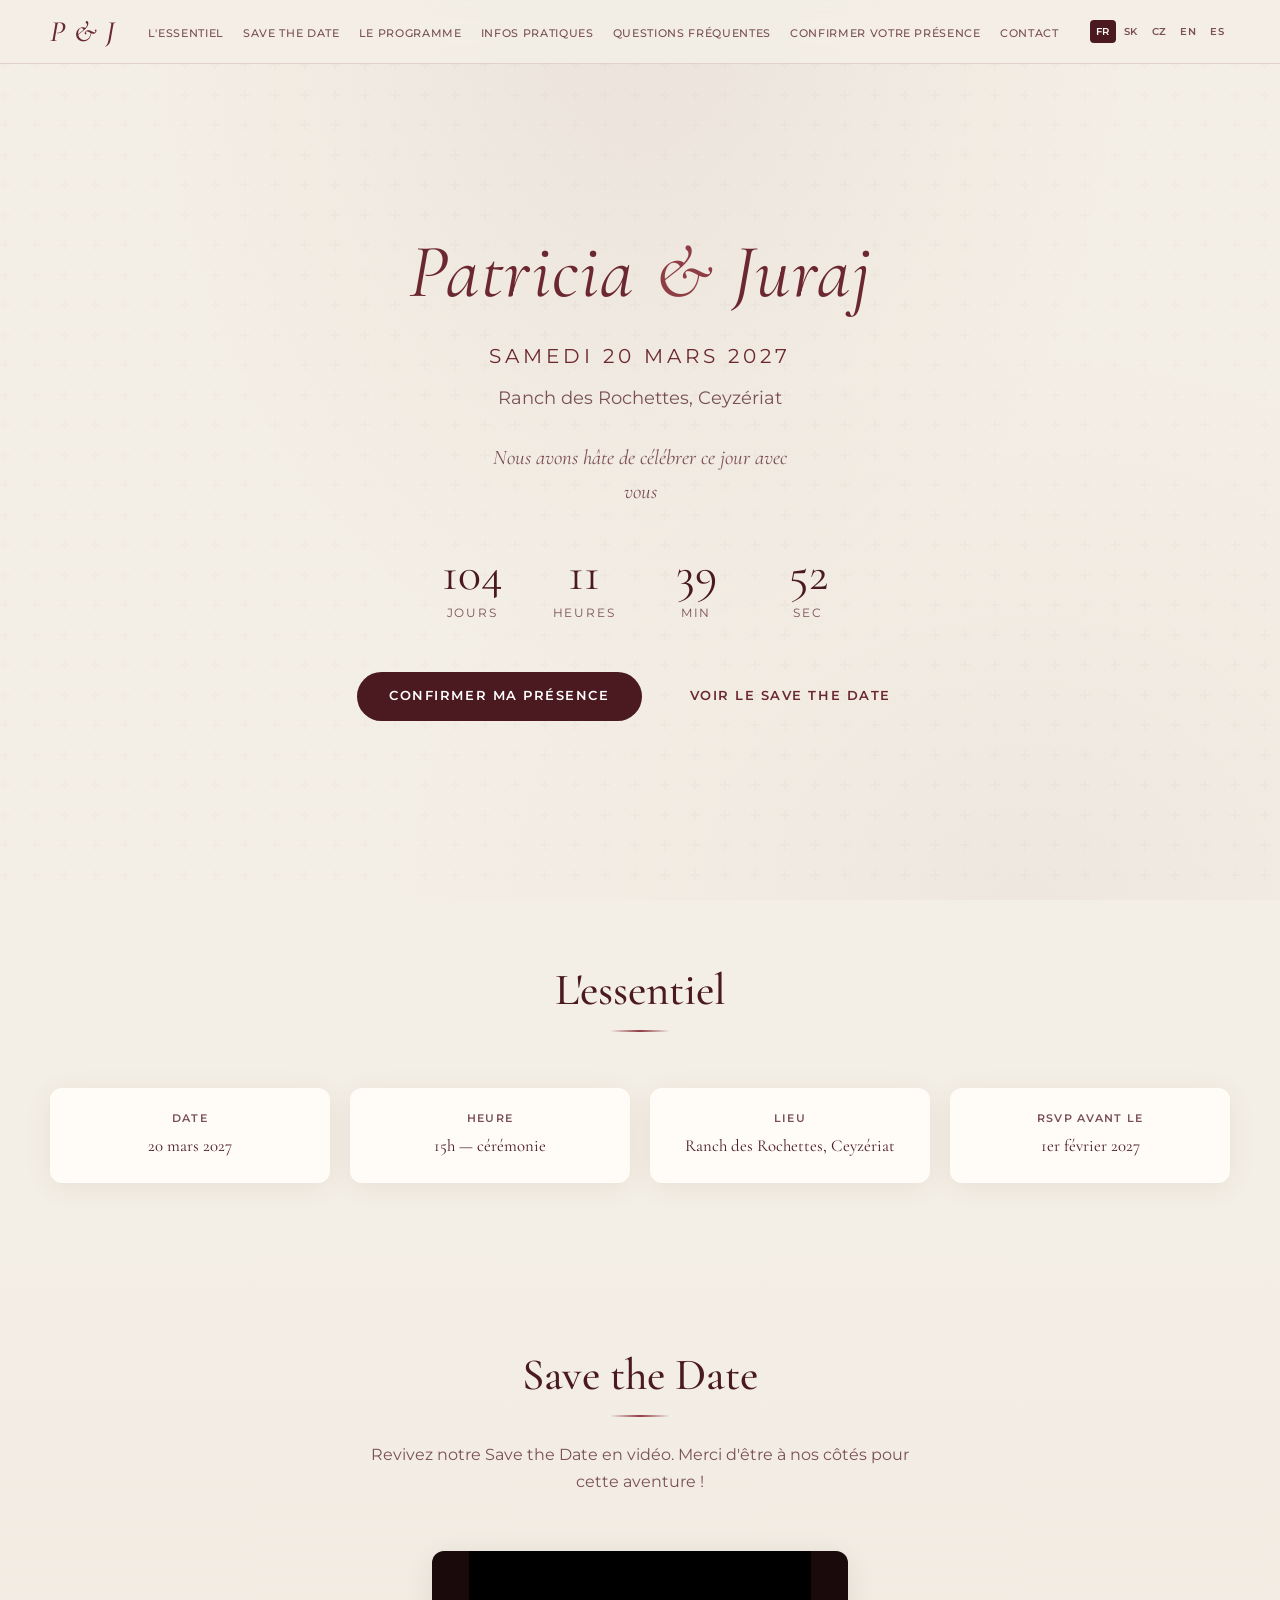
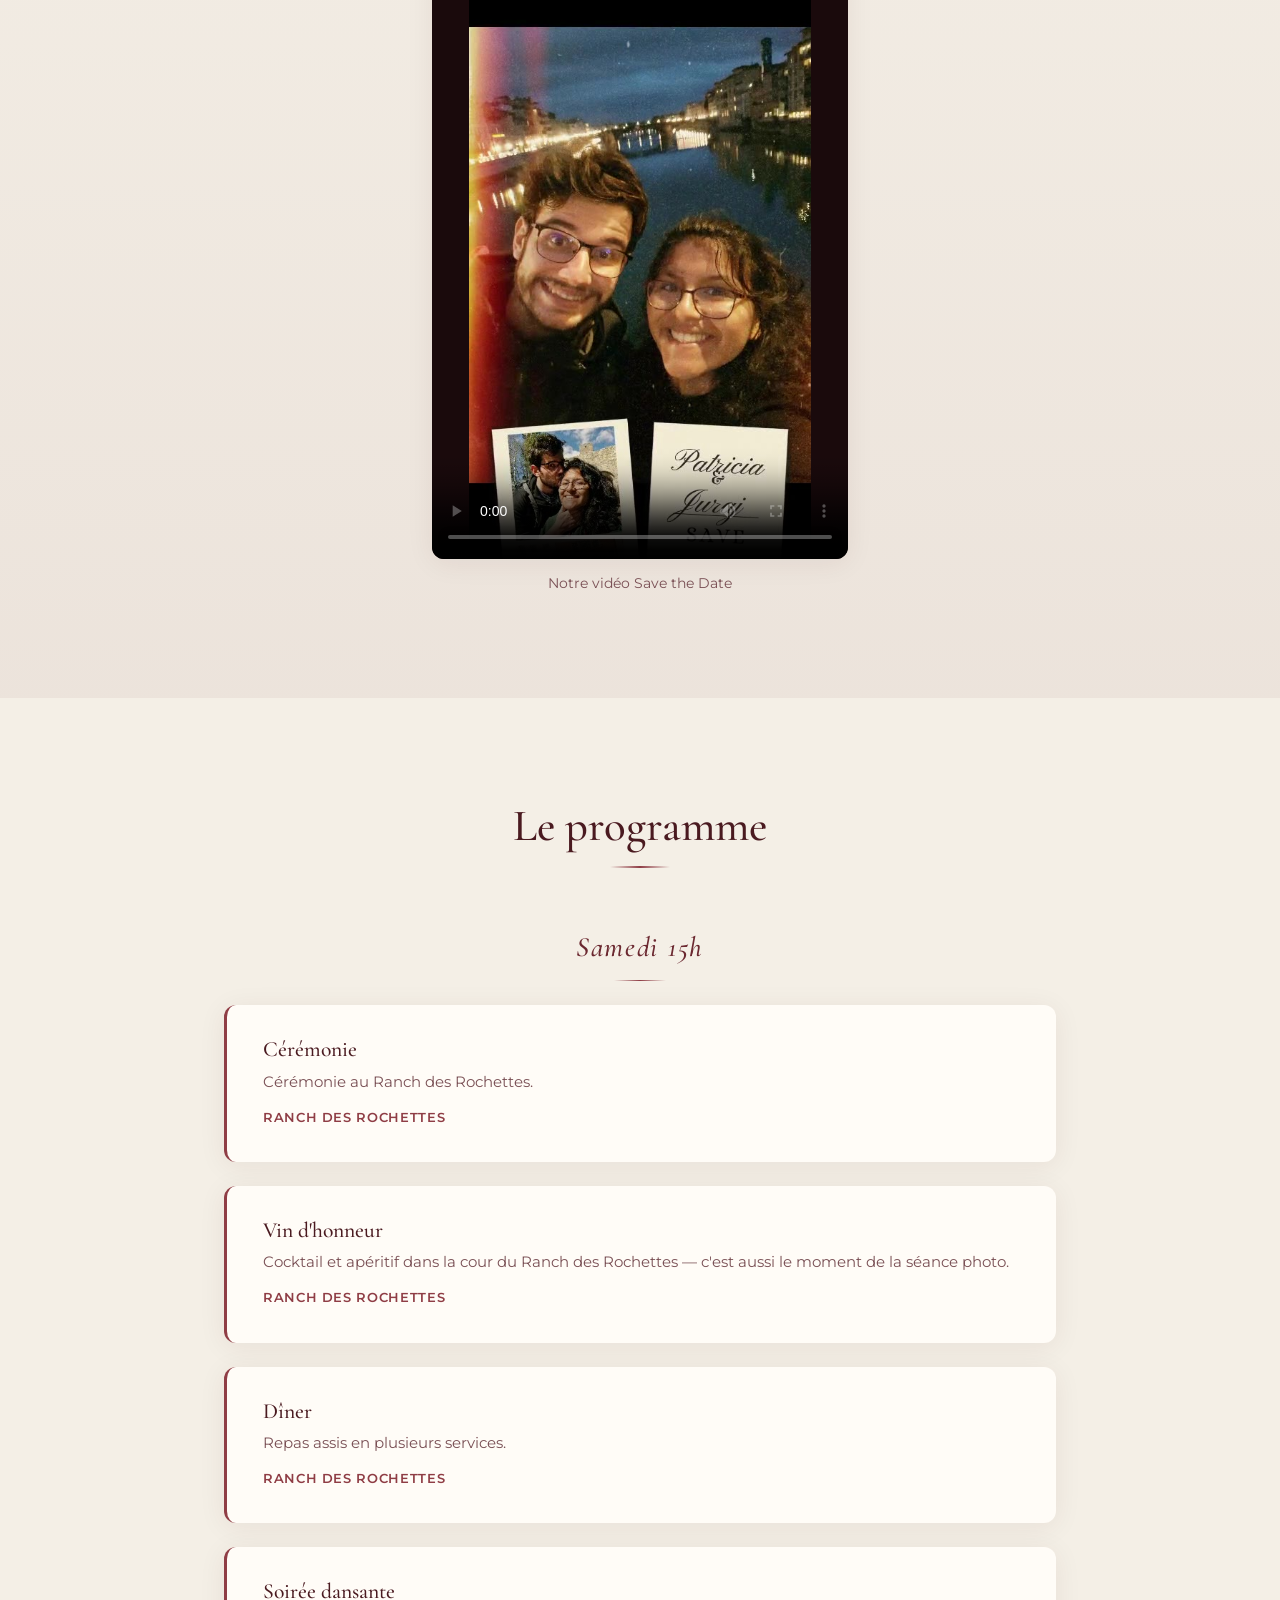
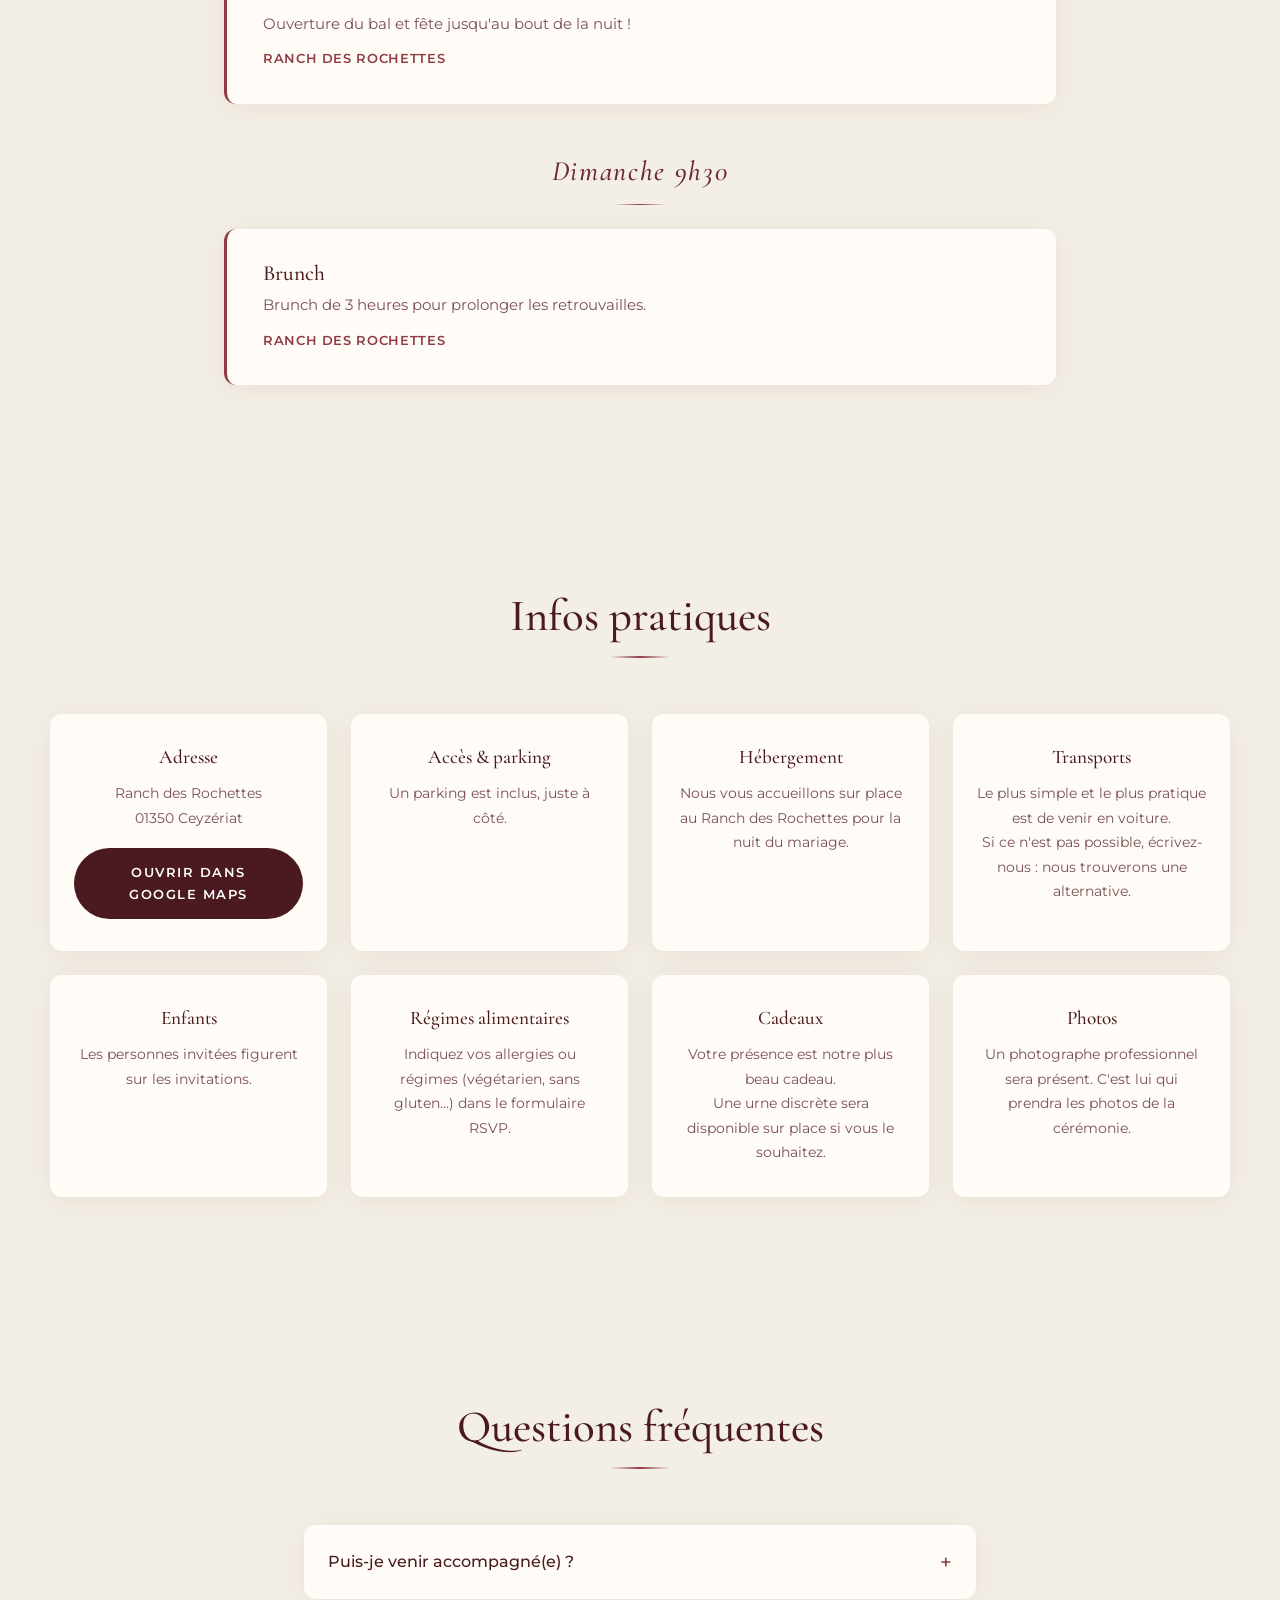
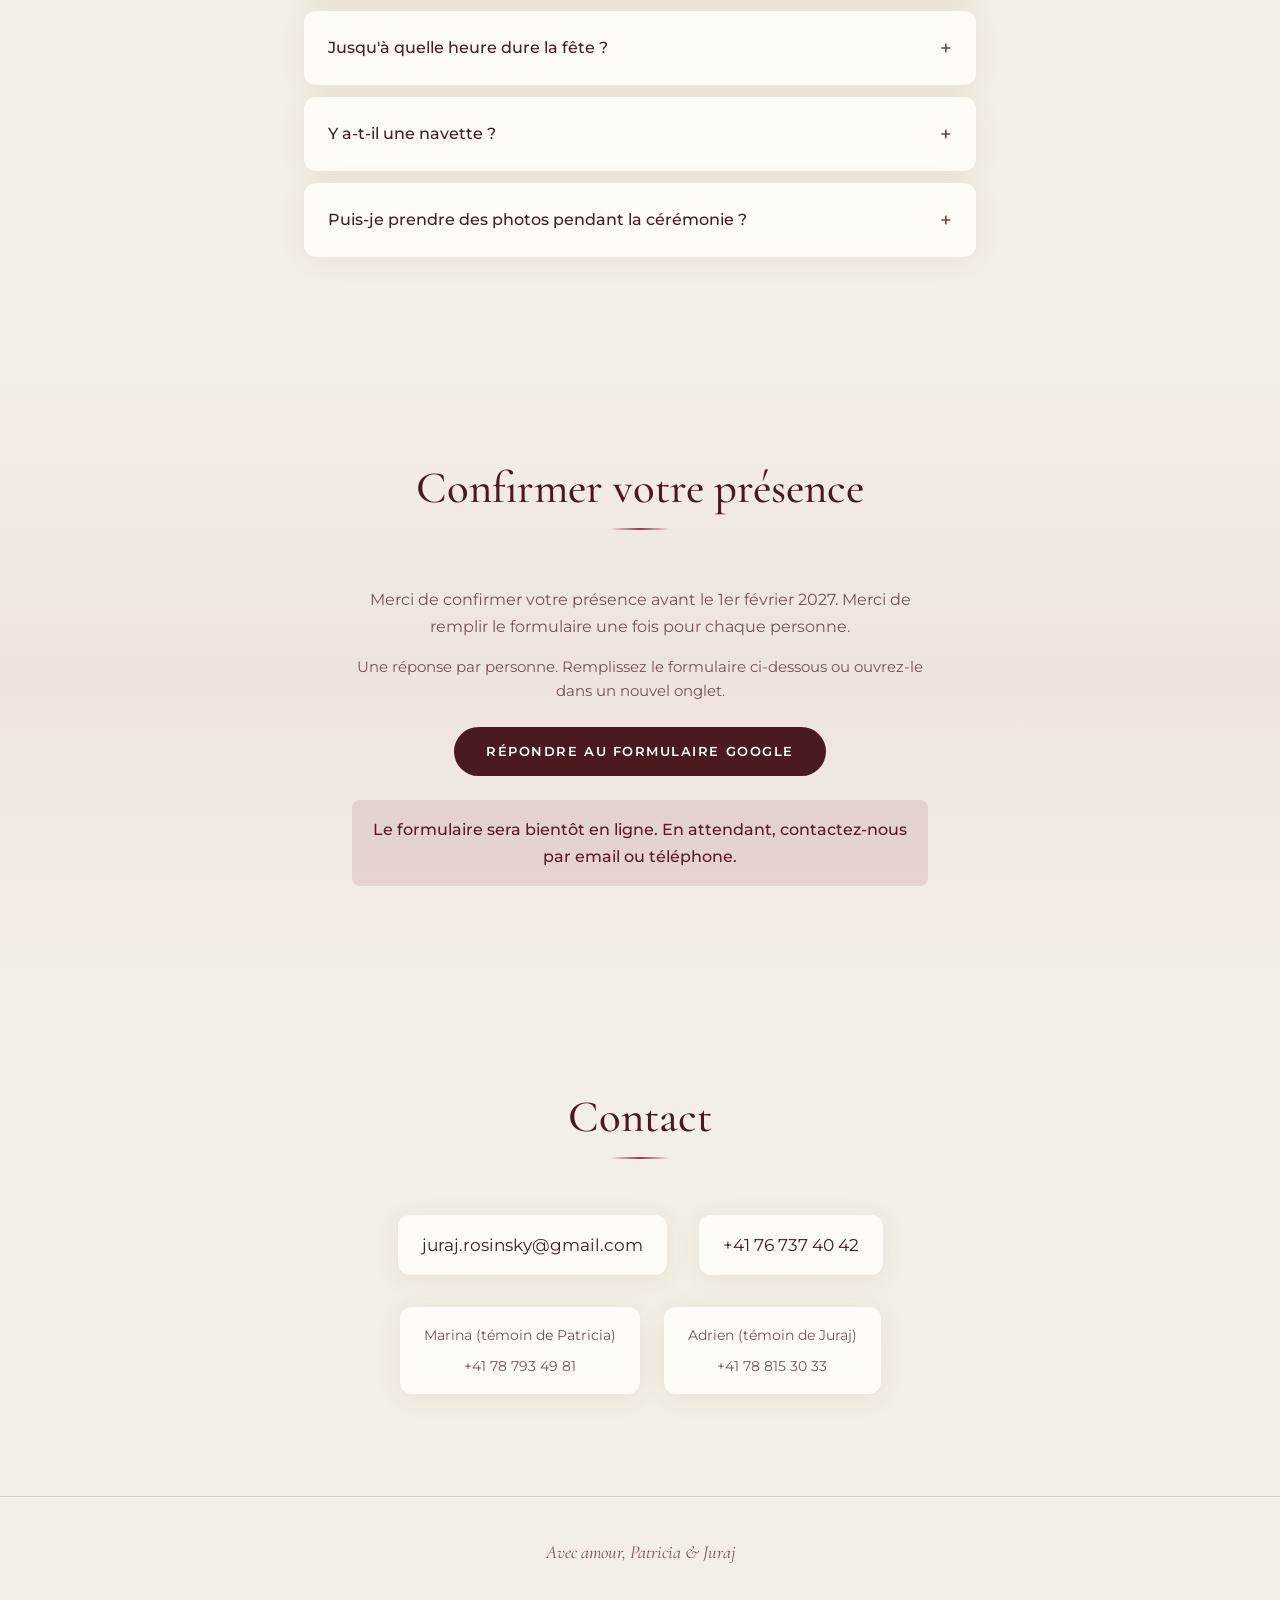
==== index.html @ 2e10ca48 "Afficher les numeros de telephone en texte, sans lien. Co-authored-by: Cursor <cursoragent@cursor.co" ====
<!DOCTYPE html>
<html lang="fr">
  <head>
    <meta charset="UTF-8" />
    <meta name="viewport" content="width=device-width, initial-scale=1.0" />
    <meta name="description" content="Mariage de Patricia et Juraj" />
    <title>Patricia & Juraj</title>

    <link rel="preconnect" href="https://fonts.googleapis.com" />
    <link rel="preconnect" href="https://fonts.gstatic.com" crossorigin />
    <link
      href="https://fonts.googleapis.com/css2?family=Cormorant+Garamond:ital,wght@0,400;0,500;0,600;1,400;1,500;1,600&family=Montserrat:wght@400;500;600&display=swap"
      rel="stylesheet"
    />
    <link rel="stylesheet" href="css/styles.css" />
  </head>
  <body>
    <header class="header">
      <nav class="nav container" aria-label="Navigation principale">
        <a href="#accueil" class="nav-logo" id="nav-logo"></a>

        <ul id="nav-menu" class="nav-menu"></ul>

        <div class="nav-actions">
          <div id="lang-switch" class="lang-switch" role="group" aria-label="Changer la langue">
            <button type="button" class="lang-btn is-active" data-lang="fr" aria-pressed="true">FR</button>
            <button type="button" class="lang-btn" data-lang="sk" aria-pressed="false">SK</button>
            <button type="button" class="lang-btn" data-lang="cs" aria-pressed="false">CZ</button>
            <button type="button" class="lang-btn" data-lang="en" aria-pressed="false">EN</button>
            <button type="button" class="lang-btn" data-lang="es" aria-pressed="false">ES</button>
          </div>

          <button
            id="nav-toggle"
            class="nav-toggle"
            aria-label="Ouvrir le menu"
            aria-expanded="false"
            aria-controls="nav-menu"
          >
            <span></span>
            <span></span>
            <span></span>
          </button>
        </div>
      </nav>
    </header>

    <main>
      <section id="accueil" class="hero">
        <div class="hero-content reveal">
          <h1 id="hero-names" class="hero-names"></h1>
          <p id="hero-date" class="hero-date"></p>
          <p id="hero-location" class="hero-location"></p>
          <p id="hero-tagline" class="hero-tagline"></p>

          <div id="countdown" class="countdown" aria-live="polite"></div>

          <div class="hero-cta">
            <a href="#rsvp" id="hero-cta-rsvp" class="btn btn-primary"></a>
            <a href="#save-the-date" id="hero-cta-save-the-date" class="btn btn-outline"></a>
          </div>
        </div>
      </section>

      <section id="essentiel" class="section section--compact">
        <div class="container reveal">
          <header class="section-header">
            <h2 id="essentials-title" class="section-title"></h2>
            <div class="section-divider"></div>
          </header>
          <div id="essentials-grid" class="essentials-grid"></div>
        </div>
      </section>

      <section id="save-the-date" class="section section--media">
        <div class="container reveal">
          <header class="section-header">
            <h2 id="save-the-date-title" class="section-title"></h2>
            <div class="section-divider"></div>
            <p id="save-the-date-intro" class="section-intro"></p>
          </header>
          <div id="media-grid" class="media-grid"></div>
        </div>
      </section>

      <section id="programme" class="section">
        <div class="container reveal">
          <header class="section-header">
            <h2 id="events-title" class="section-title"></h2>
            <div class="section-divider"></div>
          </header>
          <div id="events-list" class="events-list"></div>
        </div>
      </section>

      <section id="infos" class="section">
        <div class="container reveal">
          <header class="section-header">
            <h2 id="details-title" class="section-title"></h2>
            <div class="section-divider"></div>
          </header>
          <div id="details-grid" class="details-grid"></div>
        </div>
      </section>

      <section id="hebergement" class="section section--alt">
        <div class="container reveal">
          <header class="section-header">
            <h2 id="accommodation-title" class="section-title"></h2>
            <div class="section-divider"></div>
            <p id="accommodation-intro" class="section-intro"></p>
          </header>
          <div id="accommodation-list" class="accommodation-list"></div>
        </div>
      </section>

      <section id="faq" class="section">
        <div class="container reveal">
          <header class="section-header">
            <h2 id="faq-title" class="section-title"></h2>
            <div class="section-divider"></div>
          </header>
          <div id="faq-list" class="faq-list"></div>
        </div>
      </section>

      <section id="rsvp" class="section rsvp-section">
        <div class="container reveal">
          <header class="section-header">
            <h2 id="rsvp-title" class="section-title"></h2>
            <div class="section-divider"></div>
          </header>
          <div class="rsvp-wrapper">
            <p id="rsvp-message" class="rsvp-message"></p>
            <p id="rsvp-hint" class="rsvp-hint"></p>
            <div class="rsvp-actions">
              <a
                id="rsvp-form-link"
                class="btn btn-primary"
                href="#"
                target="_blank"
                rel="noopener noreferrer"
              ></a>
            </div>
            <p id="rsvp-not-configured" class="rsvp-feedback is-error" hidden role="status"></p>
            <div id="rsvp-embed-wrap" class="rsvp-embed-wrap" hidden>
              <iframe
                id="rsvp-embed"
                class="rsvp-embed"
                title="Formulaire RSVP"
                loading="lazy"
              ></iframe>
            </div>
          </div>
        </div>
      </section>

      <section id="contact" class="section">
        <div class="container reveal">
          <header class="section-header">
            <h2 id="contact-title" class="section-title"></h2>
            <div class="section-divider"></div>
          </header>
          <div class="contact-links">
            <a id="contact-email" class="contact-link" href="#">email</a>
            <span id="contact-phone" class="contact-link"></span>
          </div>
          <div id="contact-witnesses" class="contact-witnesses"></div>
        </div>
      </section>
    </main>

    <footer class="footer">
      <p id="footer-text" class="footer-text container"></p>
    </footer>

    <div id="lightbox" class="lightbox" hidden role="dialog" aria-modal="true">
      <div class="lightbox-backdrop"></div>
      <div class="lightbox-panel">
        <button class="lightbox-close" aria-label="Fermer">&times;</button>
        <div class="lightbox-content"></div>
        <p class="lightbox-caption"></p>
      </div>
    </div>

    <script type="module" src="js/main.js"></script>
  </body>
</html>
---- css/styles.css ----
/* ── Variables (overridden by JS from config) ── */
:root {
  --color-background: #f4efe6;
  --color-surface: #fffcf7;
  --color-text: #4a1a20;
  --color-text-muted: #7a5055;
  --color-accent: #6b2830;
  --color-accent-dark: #4a1a20;
  --color-gold: #8f3d45;

  --bordeaux-rgb: 107, 40, 48;
  --ivory-rgb: 244, 239, 230;

  --font-heading: "Cormorant Garamond", Georgia, serif;
  --font-body: "Montserrat", system-ui, sans-serif;

  --radius: 12px;
  --shadow: 0 4px 28px rgba(74, 26, 32, 0.07);
  --max-width: 1180px;
  --section-padding: clamp(3.5rem, 8vw, 6.5rem);
  --header-height: 3.75rem;
}

/* ── Reset & base ── */
*,
*::before,
*::after {
  box-sizing: border-box;
  margin: 0;
  padding: 0;
}

html {
  scroll-behavior: smooth;
  scroll-padding-top: calc(var(--header-height) + 1rem);
}

body {
  font-family: var(--font-body);
  font-size: 1rem;
  line-height: 1.7;
  color: var(--color-text);
  background: var(--color-background);
  -webkit-font-smoothing: antialiased;
}

img {
  max-width: 100%;
  display: block;
}

a {
  color: var(--color-accent-dark);
  text-decoration: none;
  transition: color 0.2s;
}

a:hover {
  color: var(--color-gold);
}

h1,
h2,
h3 {
  font-family: var(--font-heading);
  font-weight: 500;
  line-height: 1.2;
}

.container {
  width: min(var(--max-width), 100% - clamp(1.25rem, 4vw, 3rem));
  margin-inline: auto;
}

.section {
  padding-block: var(--section-padding);
}

.section-header {
  text-align: center;
  margin-bottom: 3rem;
}

.section-title {
  font-size: clamp(2rem, 5vw, 3rem);
  color: var(--color-text);
  margin-bottom: 0.75rem;
}

.section-divider {
  width: 60px;
  height: 2px;
  background: linear-gradient(90deg, transparent, var(--color-gold), transparent);
  margin-inline: auto;
}

/* ── Reveal animation ── */
.reveal {
  opacity: 0;
  transform: translateY(24px);
  transition: opacity 0.7s ease, transform 0.7s ease;
}

.reveal.is-visible {
  opacity: 1;
  transform: translateY(0);
}

/* ── Navigation ── */
.header {
  position: fixed;
  inset: 0 0 auto;
  z-index: 100;
  background: rgba(var(--ivory-rgb), 0.94);
  backdrop-filter: blur(12px);
  border-bottom: 1px solid rgba(var(--bordeaux-rgb), 0.15);
}

.nav {
  display: flex;
  align-items: center;
  justify-content: space-between;
  gap: 0.75rem 1rem;
  padding-block: 0.65rem;
  min-height: 2.5rem;
}

.nav-actions {
  display: flex;
  align-items: center;
  gap: 0.65rem;
  flex-shrink: 0;
}

.lang-switch {
  display: flex;
  align-items: center;
  gap: 0.15rem;
  flex-shrink: 0;
  flex-wrap: wrap;
  justify-content: flex-end;
}

.lang-btn {
  background: none;
  border: none;
  cursor: pointer;
  font-family: var(--font-body);
  font-size: 0.65rem;
  font-weight: 600;
  letter-spacing: 0.06em;
  color: var(--color-text-muted);
  padding: 0.3rem 0.35rem;
  border-radius: 4px;
  transition: color 0.2s, background 0.2s;
}

.lang-btn:hover {
  color: var(--color-accent-dark);
  background: rgba(var(--bordeaux-rgb), 0.08);
}

.lang-btn.is-active {
  color: var(--color-surface);
  background: var(--color-accent-dark);
}

.nav-logo {
  font-family: var(--font-heading);
  font-size: 1.5rem;
  font-weight: 500;
  font-style: italic;
  color: var(--color-accent);
  letter-spacing: 0.04em;
  flex-shrink: 0;
  line-height: 1.2;
}

.nav-toggle {
  display: none;
  background: none;
  border: none;
  cursor: pointer;
  padding: 0.5rem;
}

.nav-toggle span {
  display: block;
  width: 24px;
  height: 2px;
  background: var(--color-text);
  margin: 5px 0;
  transition: transform 0.3s;
}

.nav-menu {
  display: none;
  align-items: center;
  justify-content: center;
  flex-wrap: wrap;
  gap: 0.5rem 1.25rem;
  list-style: none;
  margin: 0;
  padding: 0;
}

.nav-link {
  font-size: 0.72rem;
  font-weight: 500;
  letter-spacing: 0.08em;
  text-transform: uppercase;
  color: var(--color-text-muted);
  padding: 0.35rem 0.15rem;
  white-space: nowrap;
}

.nav-link:hover {
  color: var(--color-accent-dark);
}

/* ── Hero ── */
.hero {
  min-height: 100svh;
  display: flex;
  align-items: center;
  justify-content: center;
  text-align: center;
  padding: calc(var(--header-height) + 2.5rem) clamp(1rem, 4vw, 2rem) 4rem;
  background:
    radial-gradient(ellipse at 50% 0%, rgba(var(--bordeaux-rgb), 0.06) 0%, transparent 55%),
    radial-gradient(ellipse at 80% 100%, rgba(var(--bordeaux-rgb), 0.04) 0%, transparent 45%),
    var(--color-background);
  position: relative;
}

.hero::before {
  content: "";
  position: absolute;
  inset: 0;
  background: url("data:image/svg+xml,%3Csvg width='60' height='60' viewBox='0 0 60 60' xmlns='http://www.w3.org/2000/svg'%3E%3Cg fill='none' fill-rule='evenodd'%3E%3Cg fill='%236b2830' fill-opacity='0.035'%3E%3Cpath d='M36 34v-4h-2v4h-4v2h4v4h2v-4h4v-2h-4zm0-30V0h-2v4h-4v2h4v4h2V6h4V4h-4zM6 34v-4H4v4H0v2h4v4h2v-4h4v-2H6zM6 4V0H4v4H0v2h4v4h2V6h4V4H6z'/%3E%3C/g%3E%3C/g%3E%3C/svg%3E");
  opacity: 0.6;
  pointer-events: none;
}

.hero-content {
  position: relative;
  z-index: 1;
  width: min(100%, 40rem);
}

.hero-eyebrow {
  font-size: clamp(0.7rem, 1.5vw, 0.8rem);
  letter-spacing: 0.35em;
  text-transform: uppercase;
  color: var(--color-accent);
  margin-bottom: 1.25rem;
}

.hero-names {
  font-size: clamp(2.75rem, 8vw, 4.75rem);
  font-weight: 400;
  font-style: italic;
  letter-spacing: 0.02em;
  color: var(--color-accent);
  margin-bottom: 1.25rem;
}

.hero-date {
  font-size: clamp(0.95rem, 2vw, 1.25rem);
  letter-spacing: 0.2em;
  text-transform: uppercase;
  color: var(--color-accent);
  margin-bottom: 0.65rem;
}

.hero-location {
  font-size: clamp(0.95rem, 1.8vw, 1.1rem);
  color: var(--color-text-muted);
  margin-bottom: 1.75rem;
}

.hero-tagline {
  font-family: var(--font-heading);
  font-style: italic;
  font-size: clamp(1.05rem, 2.2vw, 1.3rem);
  color: var(--color-text-muted);
  max-width: 36ch;
  margin-inline: auto;
  margin-bottom: 2.5rem;
  line-height: 1.65;
}

.countdown {
  display: flex;
  justify-content: center;
  gap: clamp(1rem, 4vw, 2.5rem);
  flex-wrap: wrap;
}

.countdown-item {
  display: flex;
  flex-direction: column;
  align-items: center;
  min-width: 4.5rem;
}

.countdown-value {
  font-family: var(--font-heading);
  font-size: clamp(2rem, 5vw, 3rem);
  color: var(--color-accent-dark);
  line-height: 1;
}

.countdown-unit {
  font-size: 0.75rem;
  text-transform: uppercase;
  letter-spacing: 0.15em;
  color: var(--color-text-muted);
  margin-top: 0.35rem;
}

.countdown-label {
  font-family: var(--font-heading);
  font-size: 1.75rem;
  color: var(--color-accent-dark);
}

.hero-cta {
  margin-top: 3rem;
  display: flex;
  flex-wrap: wrap;
  gap: 1rem;
  justify-content: center;
}

.hero-amp {
  cursor: pointer;
  display: inline-block;
  transition: color 0.2s, transform 0.2s;
  color: var(--color-gold);
}

.hero-amp:hover {
  color: var(--color-accent-dark);
}

.hero-amp.is-wiggle {
  animation: wiggle 0.5s ease;
}

@keyframes wiggle {
  0%, 100% { transform: rotate(0); }
  25% { transform: rotate(-8deg) scale(1.1); }
  75% { transform: rotate(8deg) scale(1.1); }
}

.btn-outline {
  background: transparent;
  color: var(--color-accent);
  border: 1.5px solid var(--color-accent);
}

.btn-outline:hover {
  background: var(--color-accent);
  color: var(--color-surface);
  transform: translateY(-2px);
  box-shadow: var(--shadow);
}

.section--compact {
  padding-block: clamp(2.5rem, 6vw, 4rem);
}

.section--alt {
  background: rgba(var(--bordeaux-rgb), 0.04);
}

.section-intro {
  max-width: 540px;
  margin: 1.5rem auto 0;
  color: var(--color-text-muted);
  text-align: center;
}

/* ── Essentials ── */
.essentials-grid {
  display: grid;
  grid-template-columns: repeat(2, minmax(0, 1fr));
  gap: clamp(0.75rem, 2vw, 1.25rem);
}

.essential-card {
  background: var(--color-surface);
  padding: 1.25rem 1rem;
  border-radius: var(--radius);
  box-shadow: var(--shadow);
  text-align: center;
}

.essential-label {
  font-size: 0.7rem;
  font-weight: 600;
  letter-spacing: 0.1em;
  text-transform: uppercase;
  color: var(--color-text-muted);
  margin-bottom: 0.25rem;
}

.essential-value {
  font-family: var(--font-heading);
  font-size: 1.05rem;
  color: var(--color-text);
}

/* ── Save the Date / Media ── */
.section--media {
  background: linear-gradient(180deg, var(--color-background), rgba(var(--bordeaux-rgb), 0.06));
}

.media-grid {
  display: flex;
  flex-wrap: wrap;
  justify-content: center;
  gap: clamp(1rem, 2.5vw, 1.75rem);
}

.media-card {
  margin: 0;
}

.media-card figcaption {
  margin-top: 0.75rem;
  text-align: center;
  font-size: 0.9rem;
  color: var(--color-text-muted);
}

.media-trigger {
  position: relative;
  width: 100%;
  padding: 0;
  border: none;
  border-radius: var(--radius);
  overflow: hidden;
  cursor: pointer;
  background: var(--color-surface);
  box-shadow: var(--shadow);
  transition: transform 0.25s, box-shadow 0.25s;
}

.media-trigger:hover {
  transform: translateY(-4px);
  box-shadow: 0 8px 32px rgba(44, 42, 40, 0.12);
}

.media-thumb {
  width: 100%;
  aspect-ratio: 4 / 5;
  object-fit: cover;
}

.media-card--vertical {
  width: min(22rem, 100%);
}

.media-card--video .media-thumb,
.media-card--vertical .media-video {
  width: 100%;
  aspect-ratio: 9 / 16;
  object-fit: cover;
  display: block;
  border-radius: var(--radius);
  background: #1a0a0c;
  box-shadow: var(--shadow);
}

.media-card--vertical .media-video {
  max-height: min(78vh, 38rem);
  object-fit: contain;
  background: #1a0a0c;
}

.media-play {
  position: absolute;
  inset: 0;
  display: grid;
  place-items: center;
  font-size: 2rem;
  color: white;
  background: rgba(44, 42, 40, 0.35);
  transition: background 0.2s;
}

.media-trigger:hover .media-play {
  background: rgba(44, 42, 40, 0.5);
}

.media-badge {
  position: absolute;
  top: 0.75rem;
  right: 0.75rem;
  background: var(--color-gold);
  color: white;
  font-size: 0.65rem;
  font-weight: 600;
  letter-spacing: 0.05em;
  text-transform: uppercase;
  padding: 0.35rem 0.65rem;
  border-radius: 999px;
}

/* ── Lightbox ── */
.lightbox {
  position: fixed;
  inset: 0;
  z-index: 200;
  display: grid;
  place-items: center;
}

.lightbox[hidden] {
  display: none;
}

.lightbox-backdrop {
  position: absolute;
  inset: 0;
  background: rgba(44, 42, 40, 0.85);
  backdrop-filter: blur(4px);
}

.lightbox-panel {
  position: relative;
  z-index: 1;
  width: min(420px, 92vw);
  max-height: 90vh;
  display: flex;
  flex-direction: column;
  align-items: center;
}

.lightbox-close {
  position: absolute;
  top: -2.5rem;
  right: 0;
  background: none;
  border: none;
  color: white;
  font-size: 2rem;
  cursor: pointer;
  line-height: 1;
}

.lightbox-content {
  width: 100%;
  border-radius: var(--radius);
  overflow: hidden;
  background: black;
}

.lightbox-content img,
.lightbox-content video {
  width: 100%;
  max-height: 75vh;
  object-fit: contain;
  display: block;
}

.lightbox-placeholder {
  padding: 3rem 2rem;
  text-align: center;
  color: white;
  background: var(--color-text);
}

.lightbox-placeholder code {
  background: rgba(255, 255, 255, 0.1);
  padding: 0.15rem 0.4rem;
  border-radius: 4px;
}

.lightbox-caption {
  margin-top: 1rem;
  color: white;
  text-align: center;
  font-family: var(--font-heading);
  font-size: 1.15rem;
}

.detail-link {
  display: inline-block;
  margin-top: 0.75rem;
  font-size: 0.85rem;
  font-weight: 600;
}

.detail-maps-btn {
  display: flex;
  align-items: center;
  justify-content: center;
  width: 100%;
  min-height: 3.1rem;
  margin-top: 1.15rem;
  padding: 0.95rem 1.25rem;
  font-size: 0.78rem;
  letter-spacing: 0.08em;
  text-align: center;
  box-sizing: border-box;
}


/* ── Accommodation ── */
.accommodation-list {
  display: grid;
  grid-template-columns: repeat(auto-fit, minmax(280px, 1fr));
  gap: 1.5rem;
}

.hotel-card {
  background: var(--color-surface);
  padding: 1.75rem;
  border-radius: var(--radius);
  box-shadow: var(--shadow);
}

.hotel-card h3 {
  font-size: 1.25rem;
  margin-bottom: 1rem;
}

.hotel-meta {
  list-style: none;
  display: flex;
  flex-direction: column;
  gap: 0.4rem;
  font-size: 0.9rem;
  color: var(--color-text-muted);
  margin-bottom: 0.5rem;
}

/* ── FAQ ── */
.faq-list {
  max-width: 640px;
  margin-inline: auto;
  display: flex;
  flex-direction: column;
  gap: 0.75rem;
}

.faq-item {
  background: var(--color-surface);
  border-radius: var(--radius);
  box-shadow: var(--shadow);
  overflow: hidden;
}

.faq-item summary {
  padding: 1.25rem 1.5rem;
  cursor: pointer;
  font-weight: 500;
  list-style: none;
  display: flex;
  justify-content: space-between;
  align-items: center;
}

.faq-item summary::-webkit-details-marker {
  display: none;
}

.faq-item summary::after {
  content: "+";
  font-size: 1.25rem;
  color: var(--color-gold);
  transition: transform 0.2s;
}

.faq-item[open] summary::after {
  transform: rotate(45deg);
}

.faq-item p {
  padding: 0 1.5rem 1.25rem;
  color: var(--color-text-muted);
  font-size: 0.95rem;
}

.contact-witnesses {
  display: flex;
  justify-content: center;
  gap: 1.5rem;
  flex-wrap: wrap;
  margin-top: 2rem;
}

.witness-card {
  display: flex;
  flex-direction: column;
  align-items: center;
  gap: 0.35rem;
  padding: 1rem 1.5rem;
  background: var(--color-surface);
  border-radius: var(--radius);
  box-shadow: var(--shadow);
  font-size: 0.9rem;
}

.witness-card span {
  color: var(--color-text-muted);
}

/* ── Easter eggs ── */
.easter-toast {
  position: fixed;
  bottom: 2rem;
  left: 50%;
  transform: translateX(-50%) translateY(120%);
  z-index: 300;
  max-width: min(420px, 90vw);
  padding: 1rem 1.5rem;
  background: var(--color-text);
  color: white;
  border-radius: var(--radius);
  box-shadow: 0 8px 32px rgba(0, 0, 0, 0.25);
  text-align: center;
  font-size: 0.95rem;
  transition: transform 0.4s ease, opacity 0.4s;
  opacity: 0;
}

.easter-toast.is-visible {
  transform: translateX(-50%) translateY(0);
  opacity: 1;
}

.confetti-canvas {
  position: fixed;
  inset: 0;
  z-index: 250;
  pointer-events: none;
}

.floating-heart {
  position: fixed;
  bottom: -2rem;
  z-index: 250;
  width: 10px;
  height: 10px;
  background: var(--color-accent);
  transform: rotate(45deg);
  pointer-events: none;
  animation: float-up linear forwards;
}

@keyframes float-up {
  from {
    transform: translateY(0) rotate(45deg);
    opacity: 1;
  }
  to {
    transform: translateY(-110vh) rotate(45deg);
    opacity: 0;
  }
}

.btn {
  display: inline-block;
  padding: 0.85rem 2rem;
  font-family: var(--font-body);
  font-size: 0.8rem;
  font-weight: 600;
  letter-spacing: 0.12em;
  text-transform: uppercase;
  border: none;
  border-radius: 999px;
  cursor: pointer;
  transition: transform 0.2s, box-shadow 0.2s, background 0.2s;
}

.btn-primary {
  background: var(--color-accent-dark);
  color: white;
}

.btn-primary:hover {
  background: #3d1419;
  color: white;
  transform: translateY(-2px);
  box-shadow: var(--shadow);
}

/* ── Story ── */
.story-content {
  max-width: 640px;
  margin-inline: auto;
  text-align: center;
}

.story-content p {
  margin-bottom: 1.25rem;
  color: var(--color-text-muted);
  font-size: 1.05rem;
}

.story-content p:last-child {
  margin-bottom: 0;
}

/* ── Events ── */
.events-list {
  display: flex;
  flex-direction: column;
  gap: clamp(1rem, 2vw, 1.5rem);
  max-width: min(52rem, 100%);
  margin-inline: auto;
}

.event-day {
  display: flex;
  justify-content: center;
}

.event-card + .event-day {
  margin-top: 1.25rem;
}

.event-day-label {
  font-family: var(--font-heading);
  font-style: italic;
  font-weight: 500;
  font-size: 1.55rem;
  letter-spacing: 0.06em;
  color: var(--color-accent);
  text-align: center;
}

.event-day-label::after {
  content: "";
  display: block;
  width: 52px;
  height: 1px;
  margin: 0.55rem auto 0;
  background: linear-gradient(90deg, transparent, var(--color-gold), transparent);
}

.event-card {
  background: var(--color-surface);
  padding: 1.75rem;
  border-radius: var(--radius);
  box-shadow: var(--shadow);
  border-left: 3px solid var(--color-gold);
}

.event-body h3 {
  font-size: 1.35rem;
  margin-bottom: 0.35rem;
}

.event-body p {
  color: var(--color-text-muted);
  font-size: 0.95rem;
  margin-bottom: 0.5rem;
}

.event-location {
  font-size: 0.8rem;
  font-weight: 600;
  letter-spacing: 0.05em;
  text-transform: uppercase;
  color: var(--color-gold);
}

/* ── Details grid ── */
.details-grid {
  display: grid;
  grid-template-columns: repeat(auto-fit, minmax(240px, 1fr));
  gap: 1.5rem;
}

.detail-card {
  display: flex;
  flex-direction: column;
  align-items: center;
  background: var(--color-surface);
  padding: 2rem 1.5rem;
  border-radius: var(--radius);
  box-shadow: var(--shadow);
  text-align: center;
}

.detail-card h3 {
  font-size: 1.2rem;
  margin-bottom: 0.75rem;
}

.detail-card p {
  font-size: 0.9rem;
  color: var(--color-text-muted);
}

/* ── RSVP ── */
.rsvp-section {
  background: linear-gradient(
    180deg,
    var(--color-background) 0%,
    rgba(var(--bordeaux-rgb), 0.05) 50%,
    var(--color-background) 100%
  );
}

.rsvp-wrapper {
  max-width: 520px;
  margin-inline: auto;
}

.rsvp-message {
  text-align: center;
  color: var(--color-text-muted);
  margin-bottom: 1rem;
}

.rsvp-hint {
  text-align: center;
  color: var(--color-text-muted);
  font-size: 0.92rem;
  max-width: 36rem;
  margin: 0 auto 1.5rem;
  line-height: 1.6;
}

.rsvp-actions {
  display: flex;
  justify-content: center;
  margin-bottom: 1.5rem;
}

.rsvp-embed-wrap {
  margin-top: 0.5rem;
  border-radius: var(--radius);
  overflow: hidden;
  box-shadow: var(--shadow);
  background: var(--color-surface);
  border: 1px solid rgba(var(--bordeaux-rgb), 0.12);
}

.rsvp-embed {
  display: block;
  width: 100%;
  min-height: 520px;
  height: min(75vh, 900px);
  border: 0;
}

.rsvp-form {
  background: var(--color-surface);
  padding: 2rem;
  border-radius: var(--radius);
  box-shadow: var(--shadow);
  display: flex;
  flex-direction: column;
  gap: 1.25rem;
}

.form-group {
  display: flex;
  flex-direction: column;
  gap: 0.4rem;
}

.form-group label {
  font-size: 0.8rem;
  font-weight: 600;
  letter-spacing: 0.05em;
  text-transform: uppercase;
  color: var(--color-text-muted);
}

.form-group input,
.form-group select,
.form-group textarea {
  padding: 0.75rem 1rem;
  border: 1px solid rgba(44, 42, 40, 0.12);
  border-radius: 8px;
  font-family: var(--font-body);
  font-size: 1rem;
  background: var(--color-background);
  transition: border-color 0.2s;
}

.form-group input:focus,
.form-group select:focus,
.form-group textarea:focus {
  outline: none;
  border-color: var(--color-gold);
}

.form-group textarea {
  resize: vertical;
  min-height: 80px;
}

.rsvp-form .btn {
  align-self: stretch;
  margin-top: 0.5rem;
  width: 100%;
  text-align: center;
}

.rsvp-feedback {
  text-align: center;
  margin-top: 1.25rem;
  padding: 1rem;
  background: rgba(var(--bordeaux-rgb), 0.08);
  border-radius: 8px;
  color: var(--color-accent-dark);
  font-weight: 500;
}

.rsvp-feedback.is-error {
  background: rgba(139, 40, 48, 0.12);
  color: #5c1a22;
}

.btn:disabled {
  opacity: 0.65;
  cursor: not-allowed;
  transform: none;
}

/* ── Contact ── */
.contact-links {
  display: flex;
  justify-content: center;
  gap: 2rem;
  flex-wrap: wrap;
}

.contact-link {
  display: flex;
  align-items: center;
  gap: 0.5rem;
  font-size: 1.05rem;
  padding: 1rem 1.5rem;
  background: var(--color-surface);
  border-radius: var(--radius);
  box-shadow: var(--shadow);
}

span.contact-link {
  color: inherit;
  cursor: default;
}

/* ── Footer ── */
.footer {
  text-align: center;
  padding: 2.5rem 1rem;
  border-top: 1px solid rgba(var(--bordeaux-rgb), 0.18);
}

.footer-text {
  font-family: var(--font-heading);
  font-style: italic;
  font-size: 1.15rem;
  color: var(--color-text-muted);
}

/* ── Responsive ── */
@media (max-width: 480px) {
  .essentials-grid {
    grid-template-columns: 1fr;
  }

  .lang-btn {
    font-size: 0.6rem;
    padding: 0.28rem 0.3rem;
  }

  .hero-cta {
    flex-direction: column;
    align-items: stretch;
  }

  .hero-cta .btn {
    width: 100%;
    text-align: center;
  }

  .countdown-item {
    min-width: 3.75rem;
  }

  .contact-links {
    flex-direction: column;
    align-items: stretch;
  }

  .contact-link {
    justify-content: center;
  }

  .rsvp-form {
    padding: 1.35rem;
  }
}

@media (max-width: 1023px) {
  .nav-toggle {
    display: block;
  }

  .nav-menu {
    display: flex;
    position: fixed;
    inset: var(--header-height) 0 auto;
    left: 0;
    right: 0;
    flex-direction: column;
    align-items: stretch;
    background: rgba(var(--ivory-rgb), 0.98);
    backdrop-filter: blur(12px);
    padding: 1rem 1.25rem 1.25rem;
    gap: 0.25rem;
    border-bottom: 1px solid rgba(var(--bordeaux-rgb), 0.15);
    max-height: calc(100svh - var(--header-height));
    overflow-y: auto;
    transform: translateY(-110%);
    opacity: 0;
    pointer-events: none;
    transition: transform 0.3s ease, opacity 0.3s ease;
  }

  .nav-menu.is-open {
    transform: translateY(0);
    opacity: 1;
    pointer-events: auto;
  }

  .nav-link {
    display: block;
    padding: 0.75rem 0.5rem;
    font-size: 0.8rem;
    border-bottom: 1px solid rgba(var(--bordeaux-rgb), 0.08);
  }

  .nav-menu li:last-child .nav-link {
    border-bottom: none;
  }
}

@media (min-width: 600px) {
  .essentials-grid {
    grid-template-columns: repeat(2, minmax(0, 1fr));
  }
}

@media (min-width: 768px) {
  .nav-logo {
    font-size: 1.7rem;
  }

  .section-header {
    margin-bottom: 3.5rem;
  }

  .section-title {
    font-size: clamp(2.25rem, 3.5vw, 3.25rem);
  }

  .media-card--vertical {
    width: min(24rem, 100%);
  }

  .details-grid {
    grid-template-columns: repeat(2, minmax(0, 1fr));
  }

  .rsvp-wrapper {
    max-width: 36rem;
  }

  .rsvp-form .btn {
    align-self: center;
    width: auto;
    min-width: 12rem;
  }

  .hero-cta .btn {
    min-width: 14rem;
  }
}

@media (min-width: 1024px) {
  :root {
    --header-height: 4.5rem;
  }

  .nav {
    display: grid;
    grid-template-columns: minmax(0, auto) minmax(0, 1fr) auto;
    align-items: center;
    gap: 1rem 1.5rem;
    padding-block: 0.85rem;
  }

  .nav-logo {
    font-size: 1.85rem;
    justify-self: start;
  }

  .nav-toggle {
    display: none;
  }

  .nav-menu {
    display: flex;
    position: static;
    transform: none;
    opacity: 1;
    pointer-events: auto;
    flex-direction: row;
    flex-wrap: wrap;
    justify-content: center;
    justify-self: center;
    padding: 0;
    border: none;
    max-height: none;
    overflow: visible;
    background: transparent;
    backdrop-filter: none;
    gap: 0.35rem 1rem;
  }

  .nav-link {
    border-bottom: none;
    padding: 0.25rem 0.1rem;
    font-size: 0.68rem;
    letter-spacing: 0.06em;
  }

  .nav-actions {
    justify-self: end;
  }

  .essentials-grid {
    grid-template-columns: repeat(4, minmax(0, 1fr));
  }

  .essential-card {
    padding: 1.35rem 0.85rem;
  }

  .details-grid {
    grid-template-columns: repeat(4, minmax(0, 1fr));
  }

  .accommodation-list {
    grid-template-columns: repeat(3, minmax(0, 1fr));
  }

  .faq-list {
    max-width: 42rem;
  }

  .event-card {
    padding: 2rem 2.25rem;
  }

  .event-day-label {
    font-size: 1.75rem;
  }

  .media-card--vertical {
    width: min(26rem, 100%);
  }
}

@media (min-width: 1280px) {
  .container {
    width: min(var(--max-width), 100% - 4rem);
  }
}
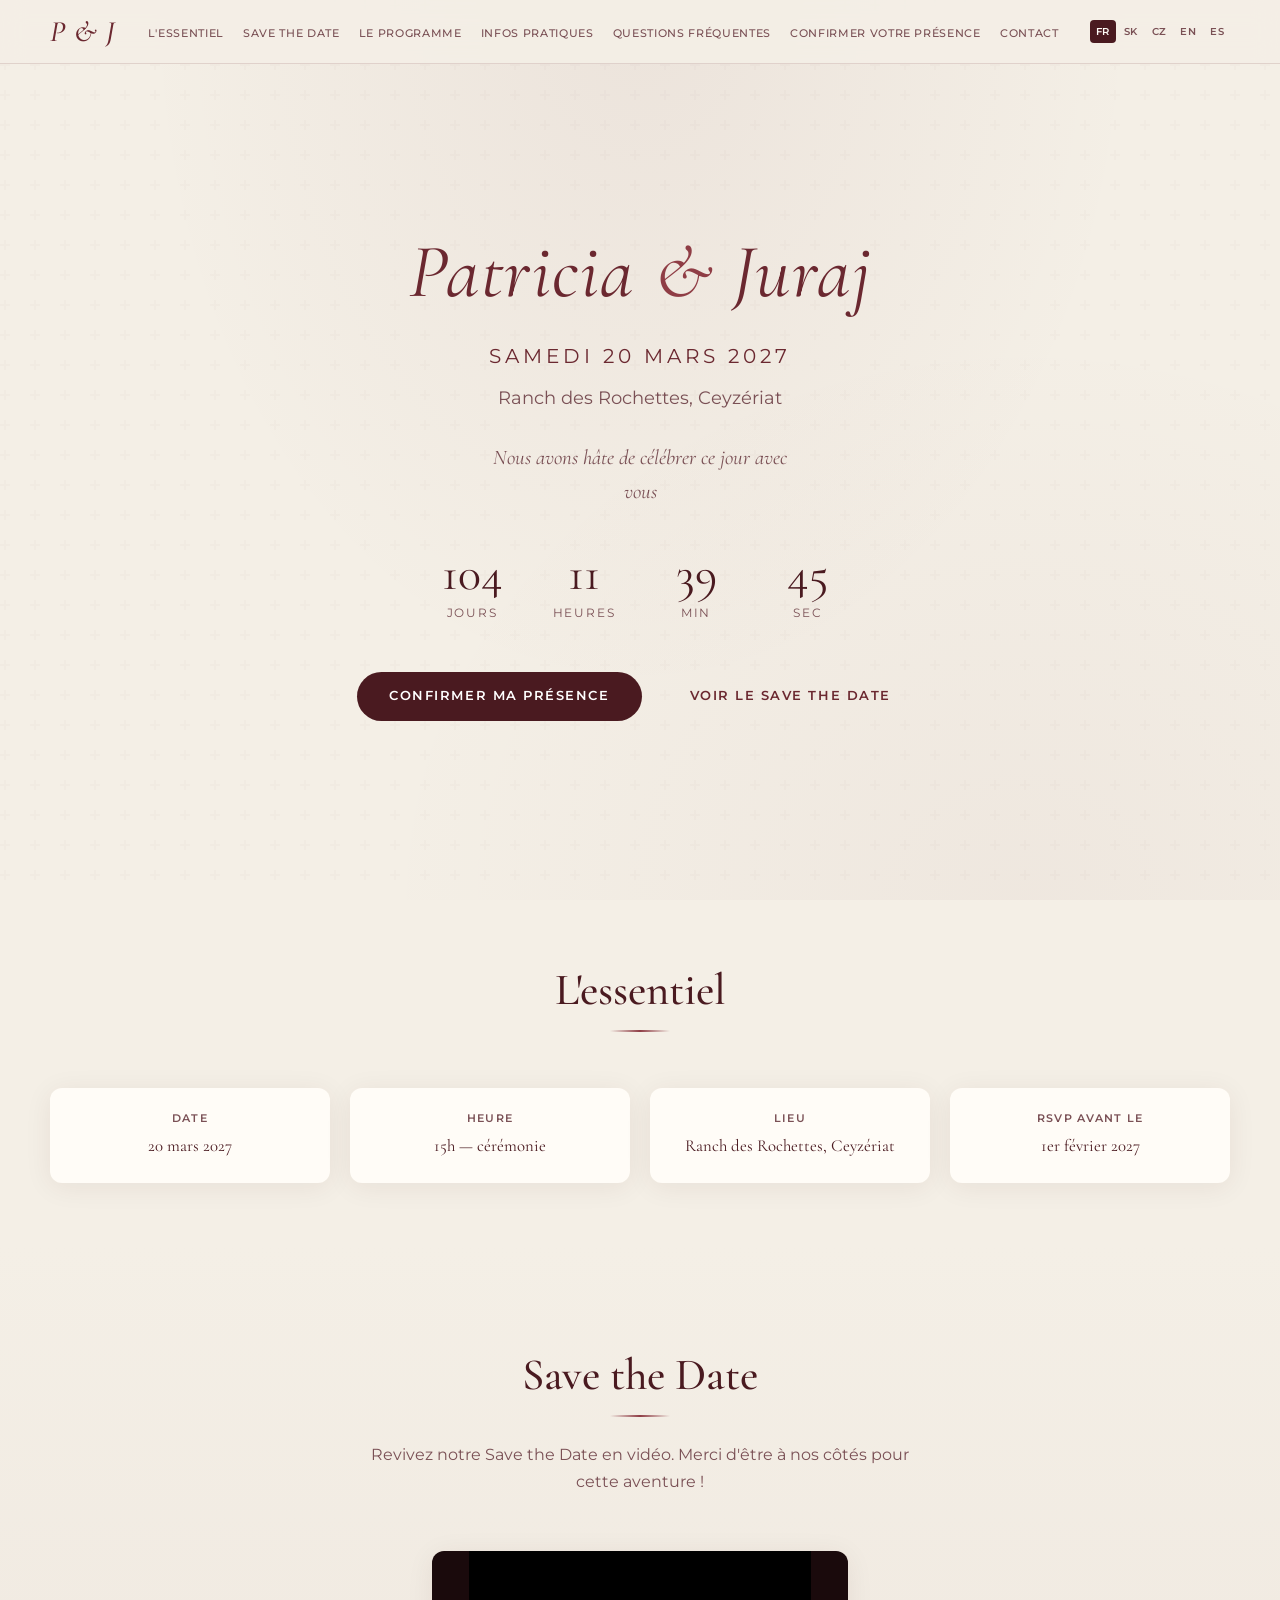
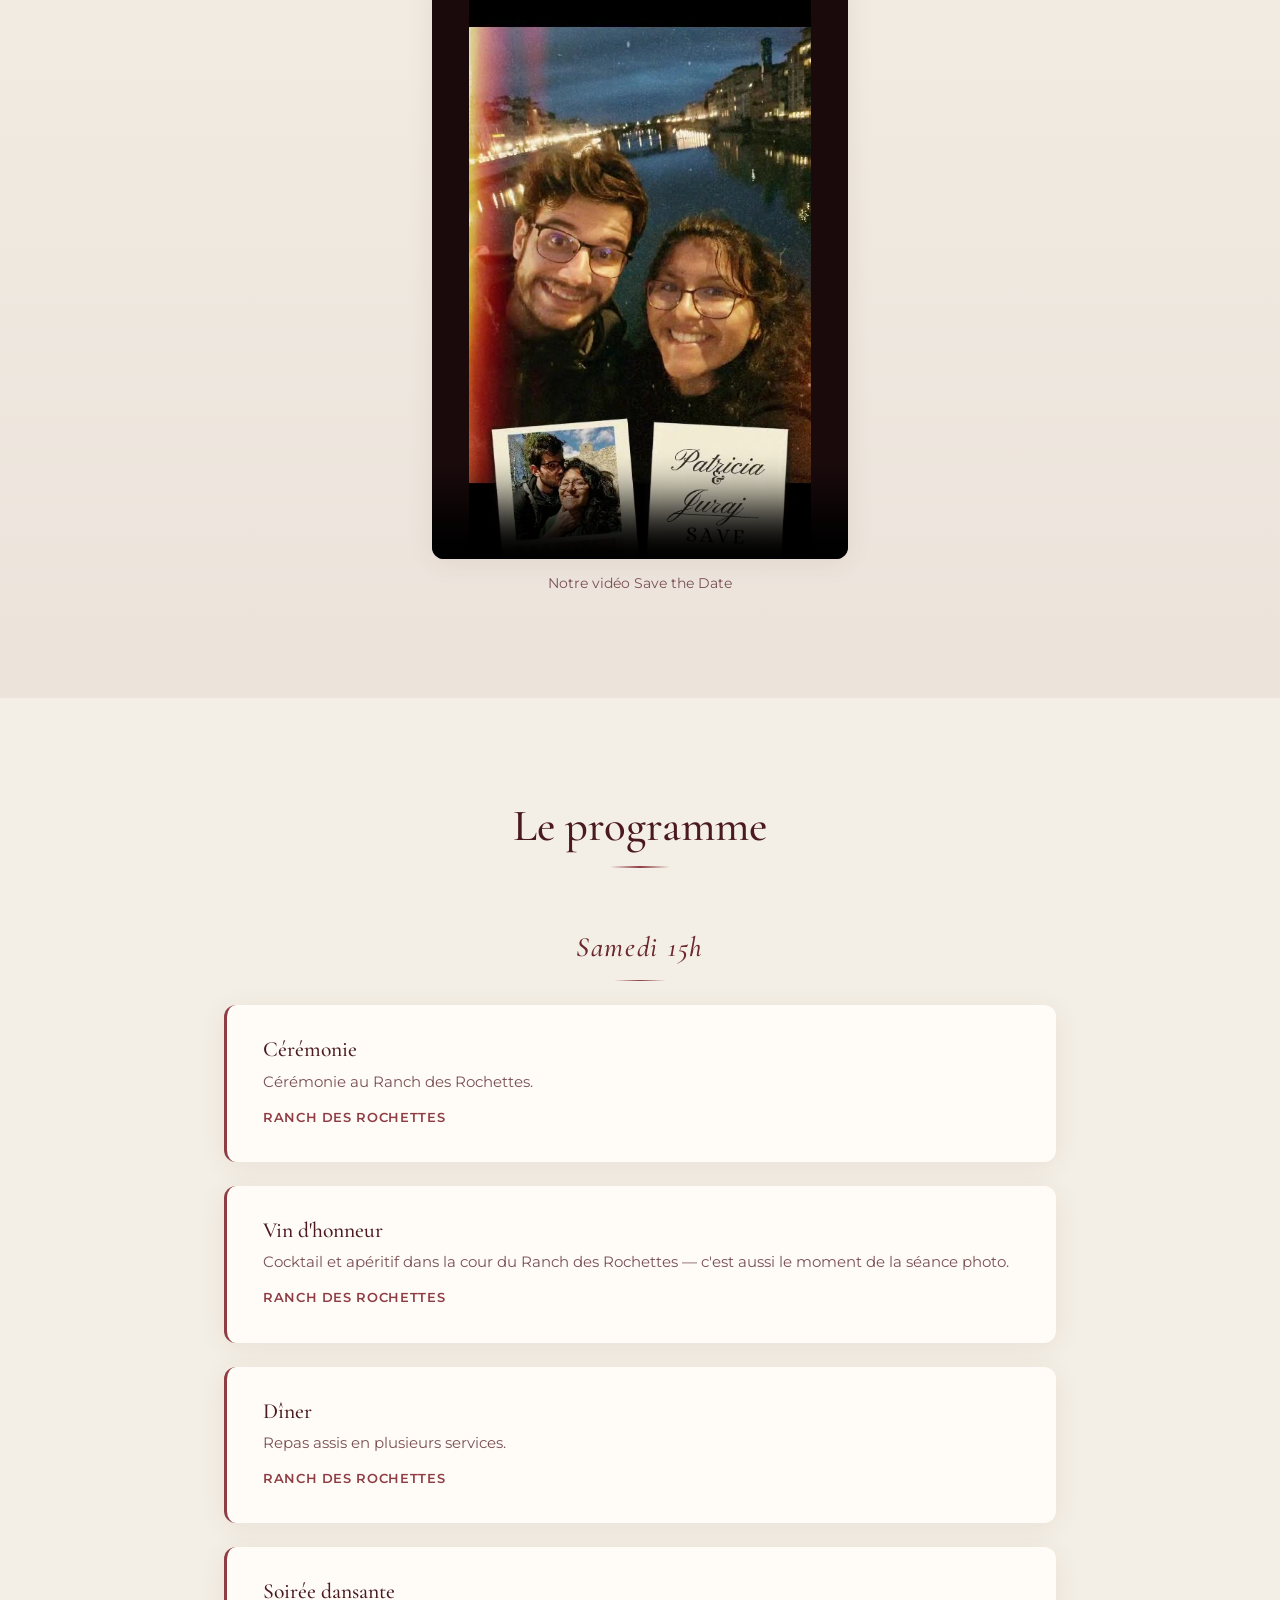
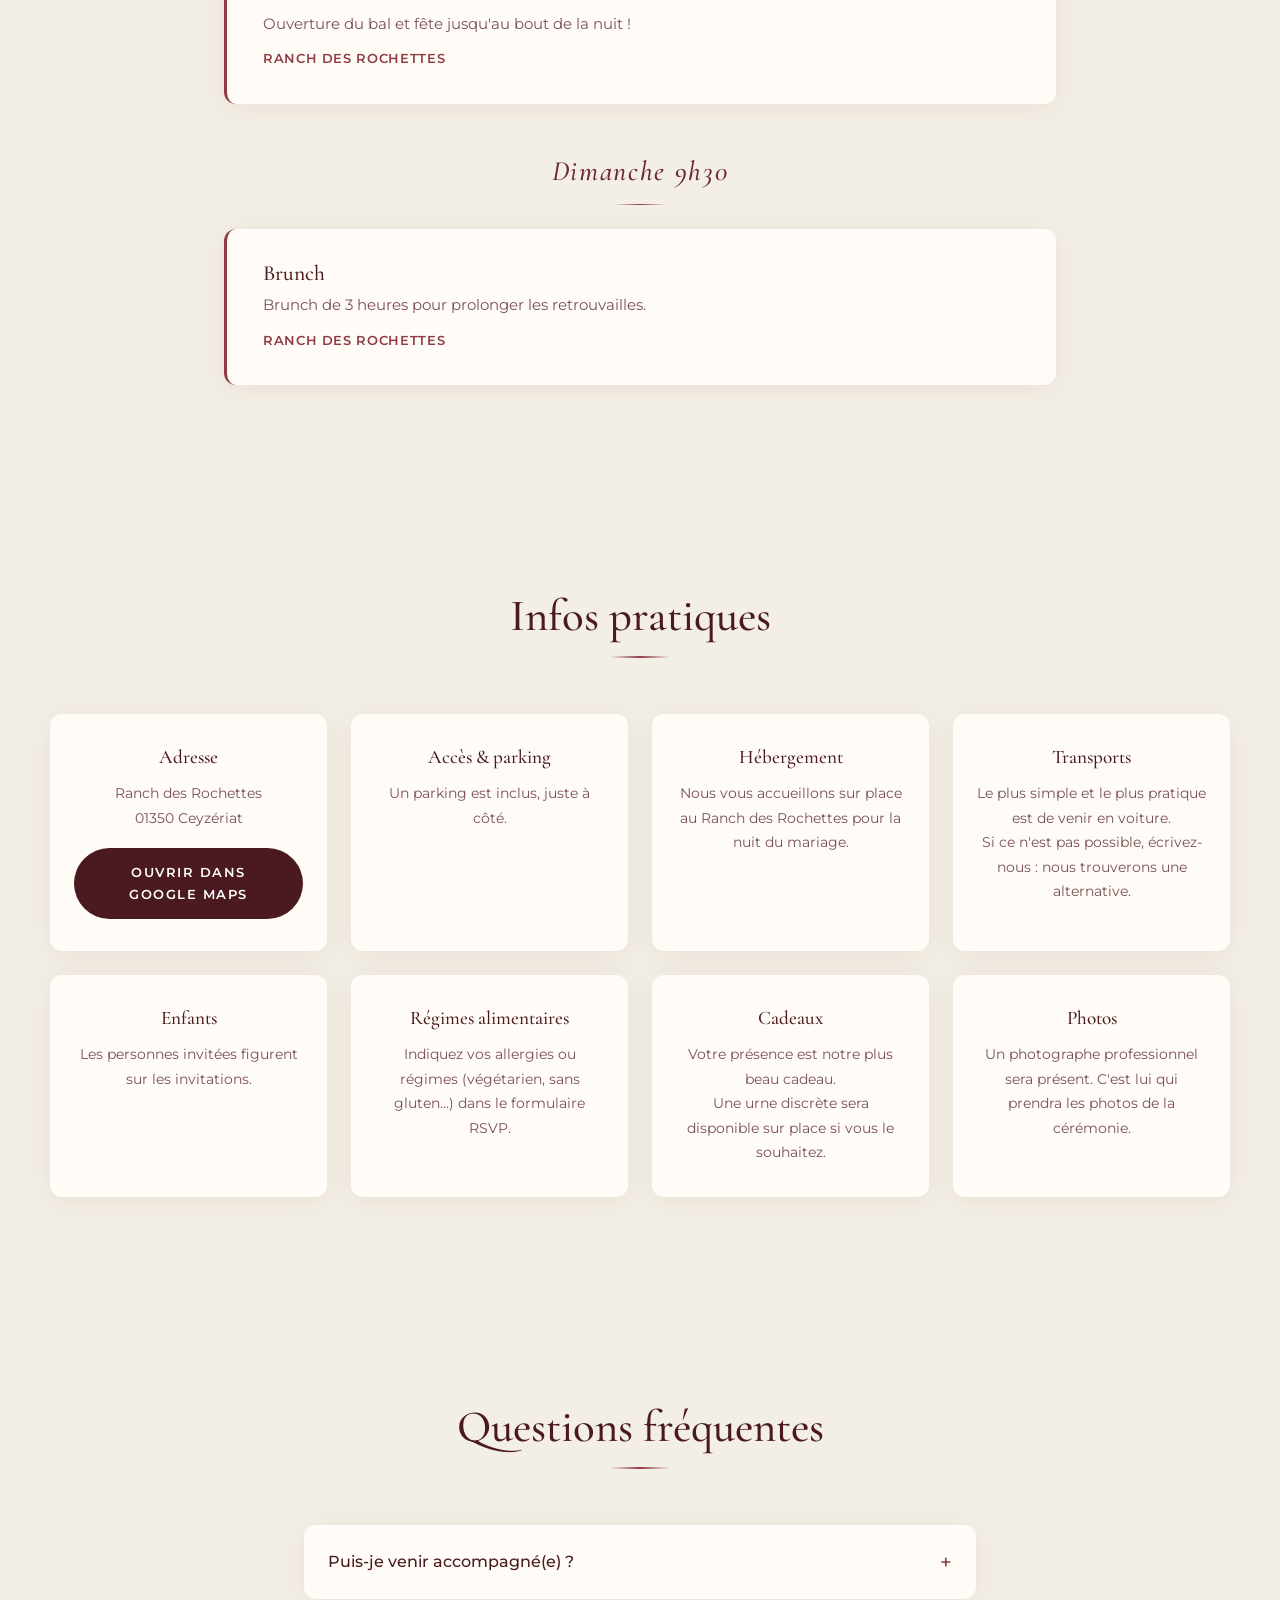
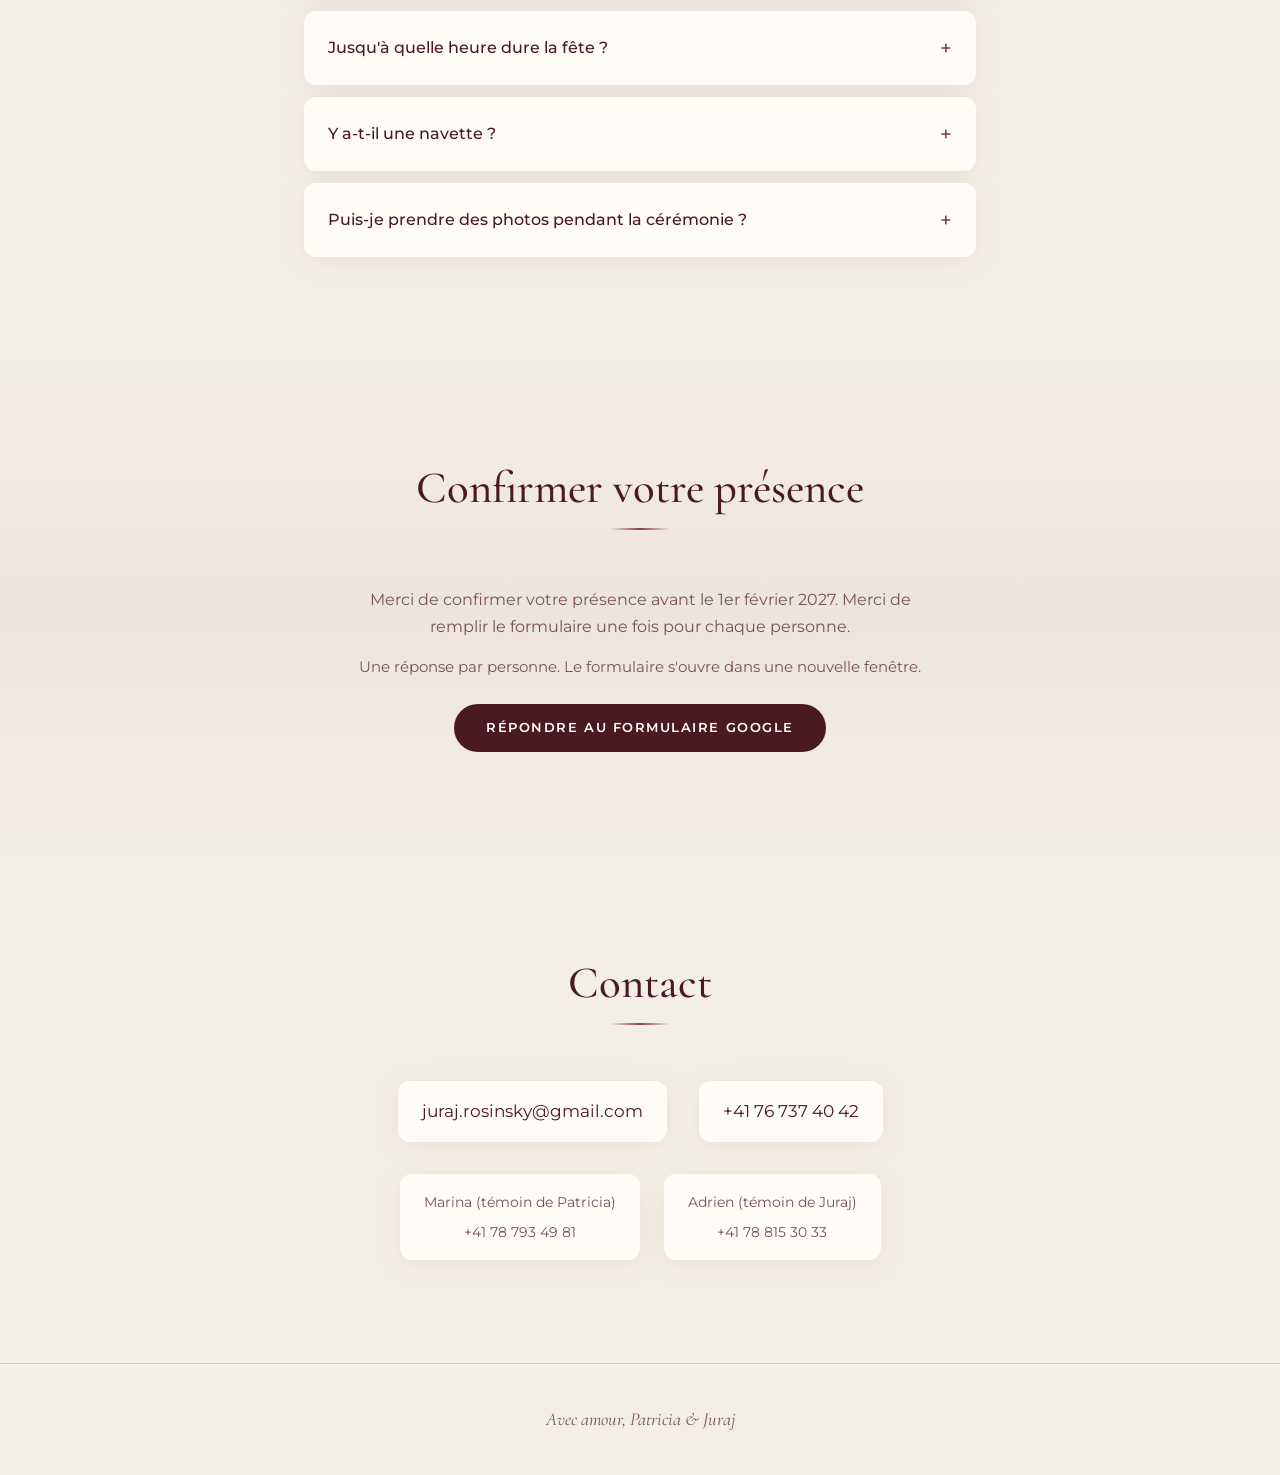
==== commit b0e8ca77: "Ouvrir le RSVP Google Form dans une nouvelle fenetre. Co-authored-by: Cursor <cursoragent@cursor.com" ====
--- a/index.html
+++ b/index.html
@@ -143,14 +143,6 @@
               ></a>
             </div>
             <p id="rsvp-not-configured" class="rsvp-feedback is-error" hidden role="status"></p>
-            <div id="rsvp-embed-wrap" class="rsvp-embed-wrap" hidden>
-              <iframe
-                id="rsvp-embed"
-                class="rsvp-embed"
-                title="Formulaire RSVP"
-                loading="lazy"
-              ></iframe>
-            </div>
           </div>
         </div>
       </section>
--- a/css/styles.css
+++ b/css/styles.css
@@ -931,24 +931,6 @@
 .rsvp-actions {
   display: flex;
   justify-content: center;
-  margin-bottom: 1.5rem;
-}
-
-.rsvp-embed-wrap {
-  margin-top: 0.5rem;
-  border-radius: var(--radius);
-  overflow: hidden;
-  box-shadow: var(--shadow);
-  background: var(--color-surface);
-  border: 1px solid rgba(var(--bordeaux-rgb), 0.12);
-}
-
-.rsvp-embed {
-  display: block;
-  width: 100%;
-  min-height: 520px;
-  height: min(75vh, 900px);
-  border: 0;
 }
 
 .rsvp-form {
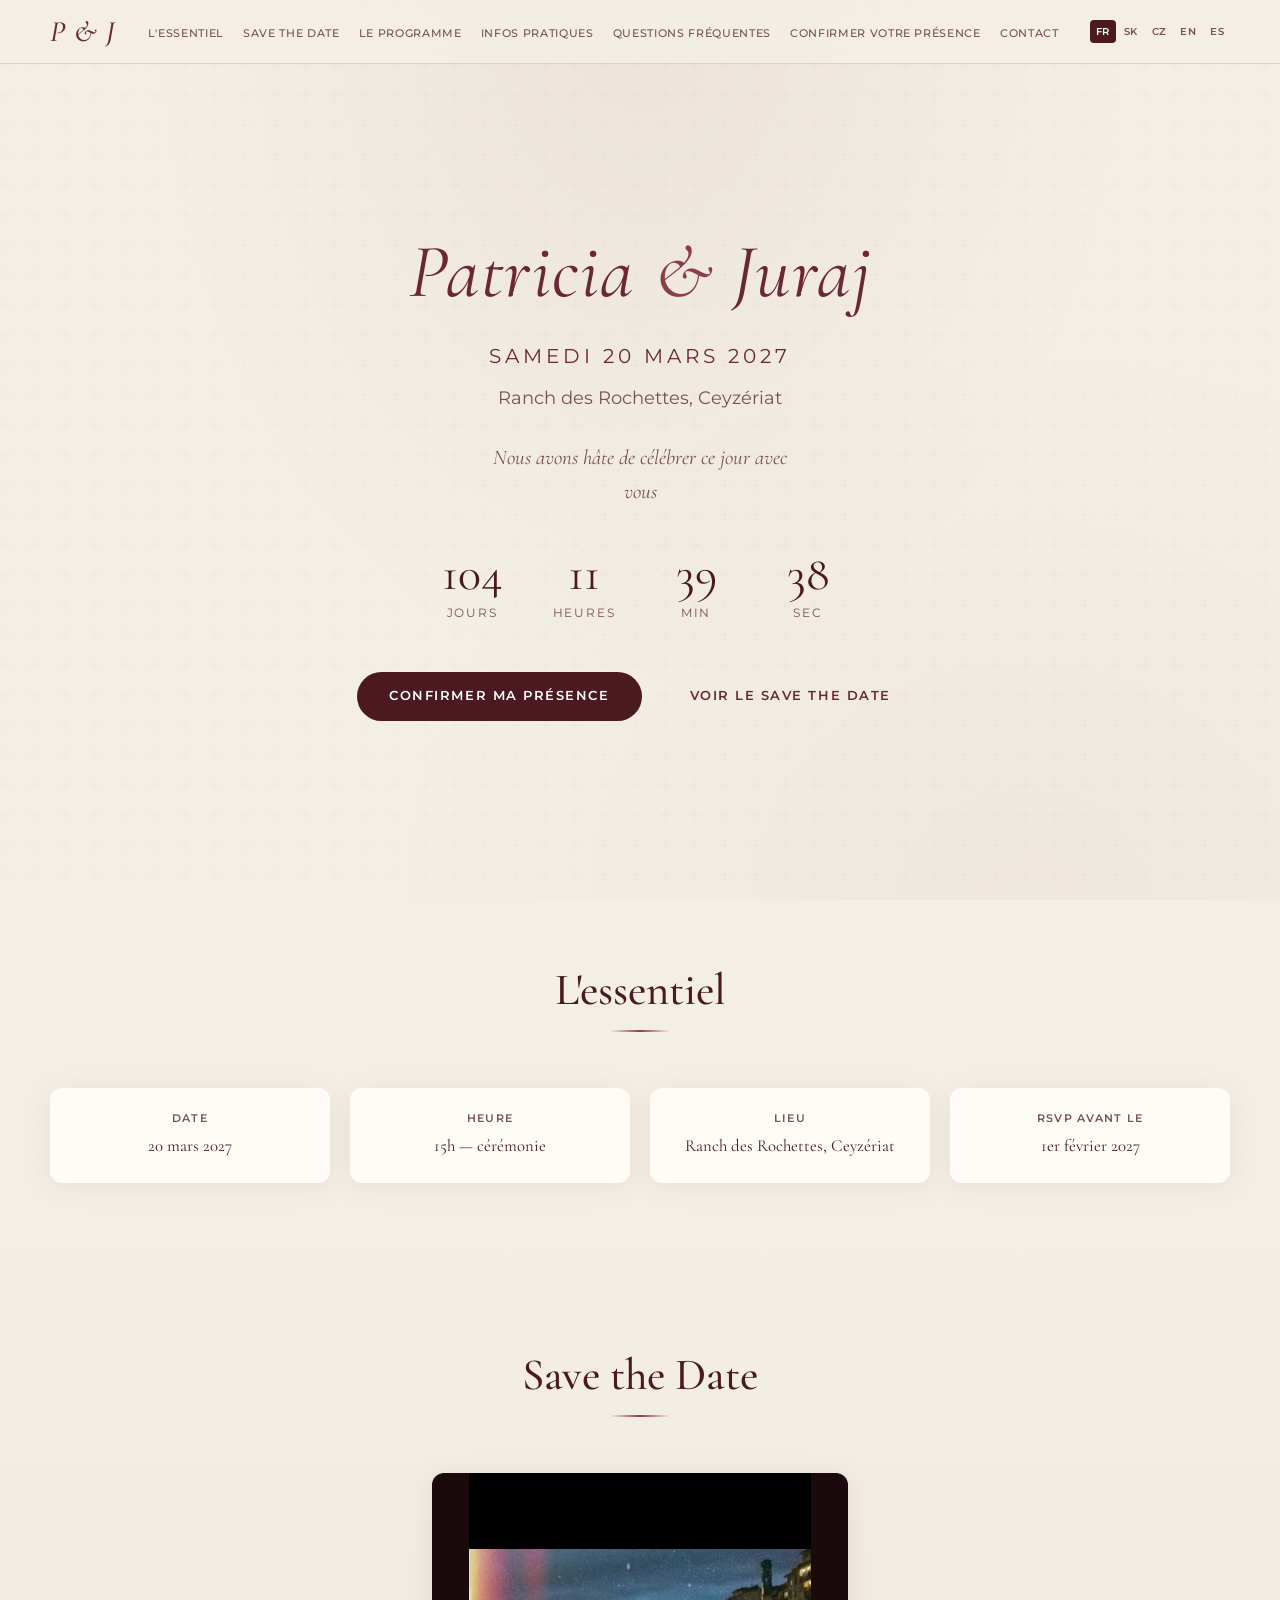
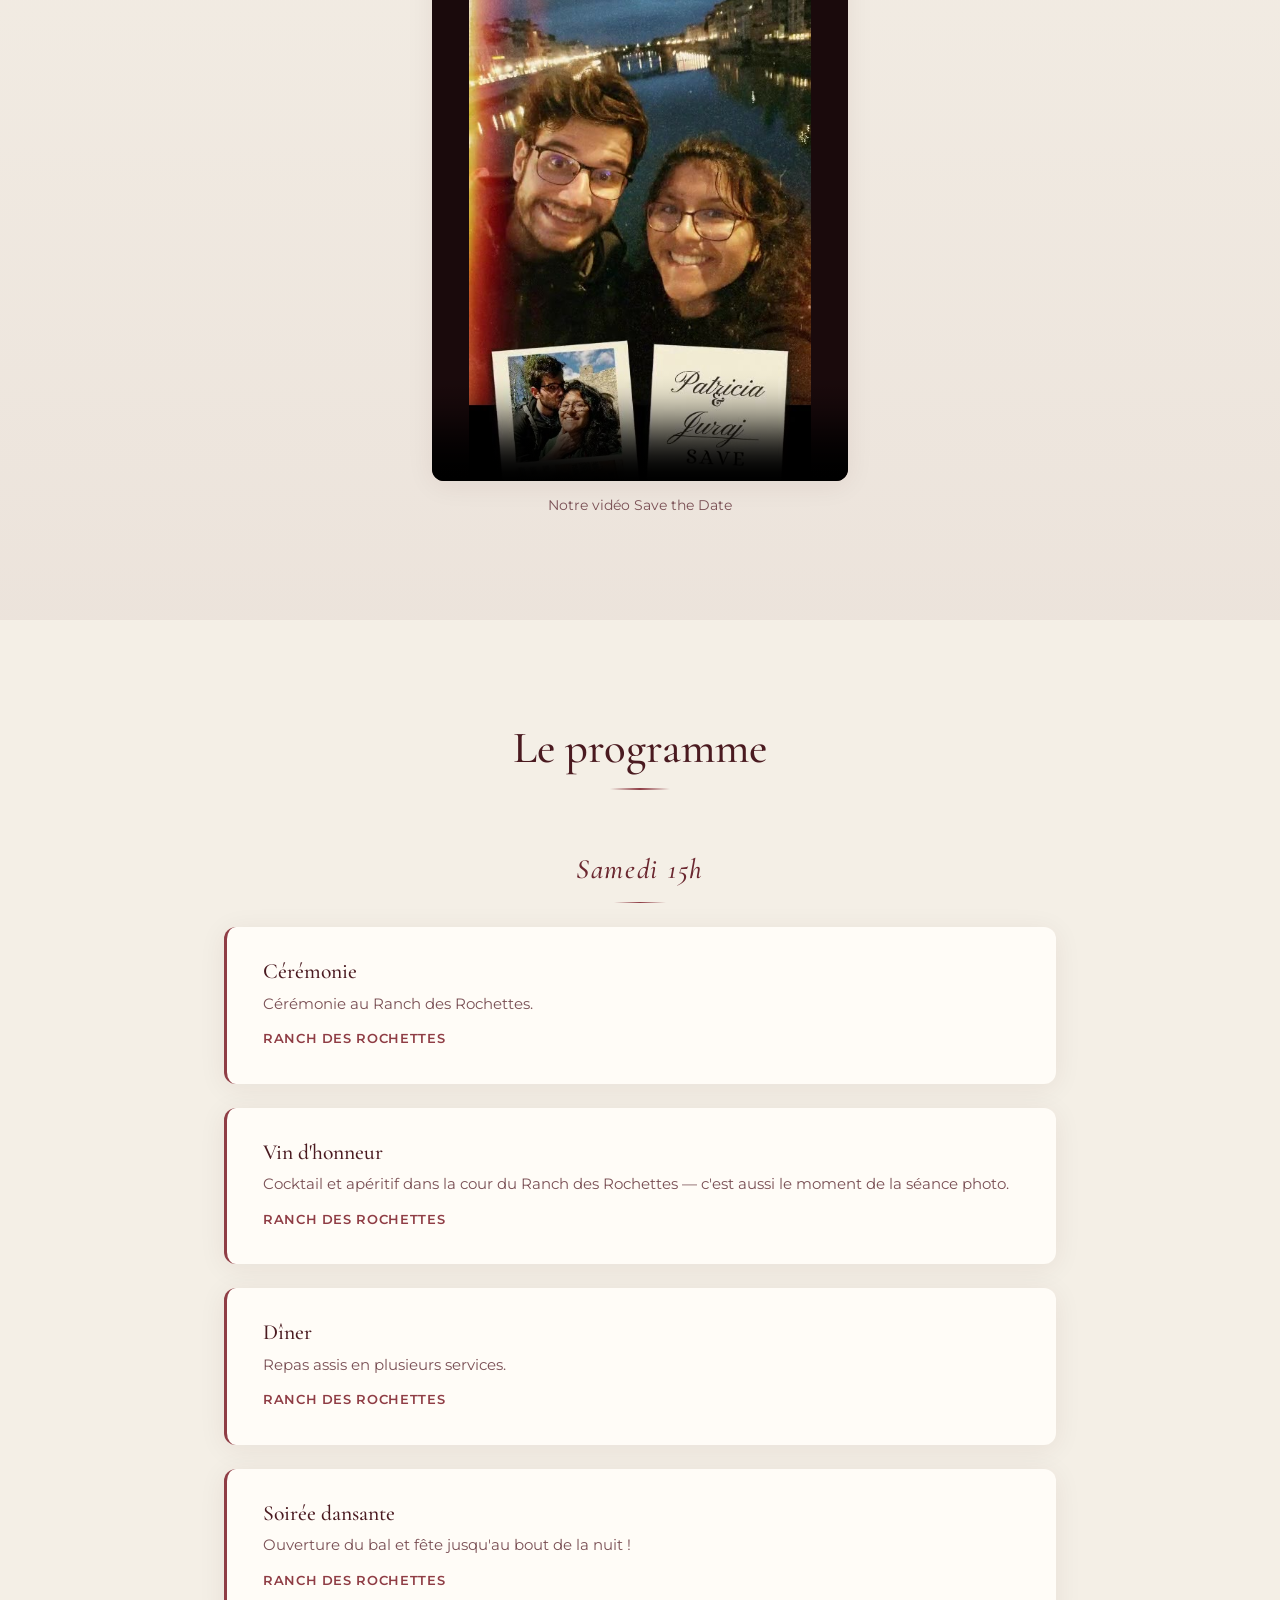
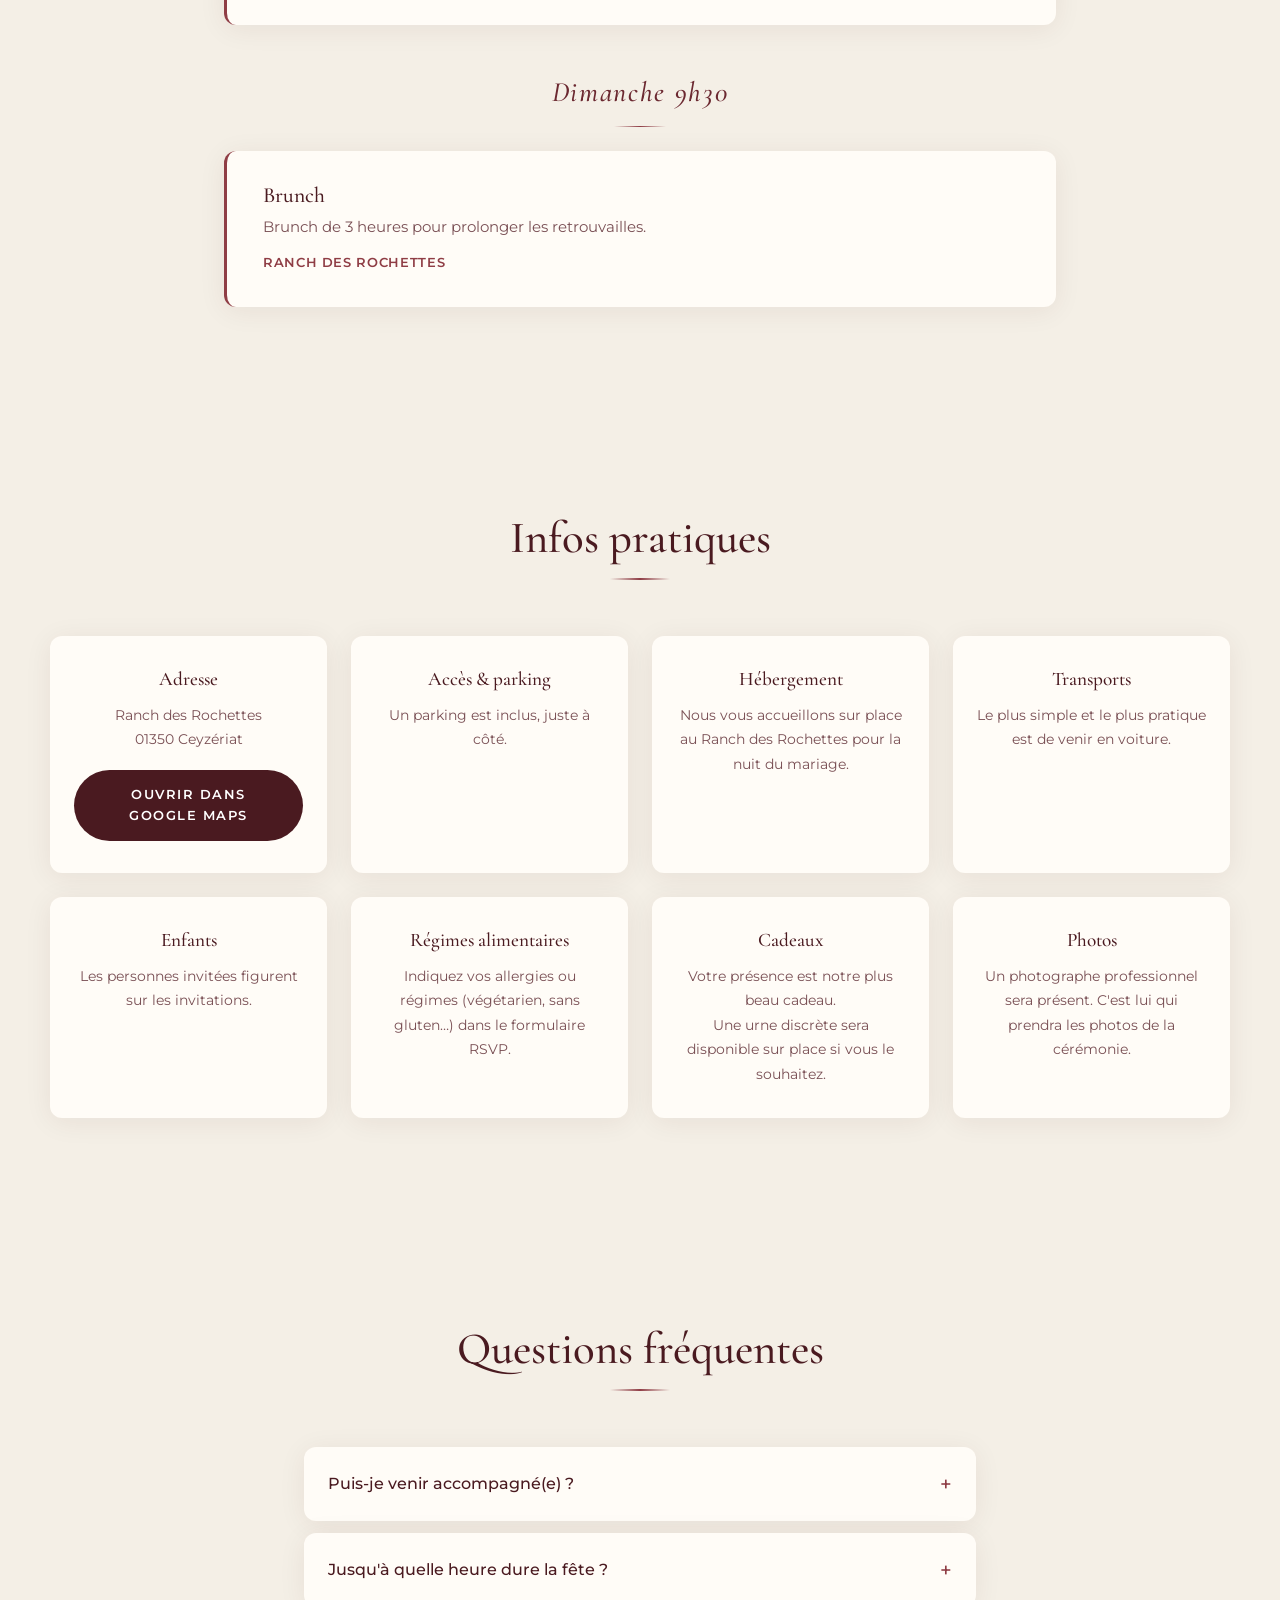
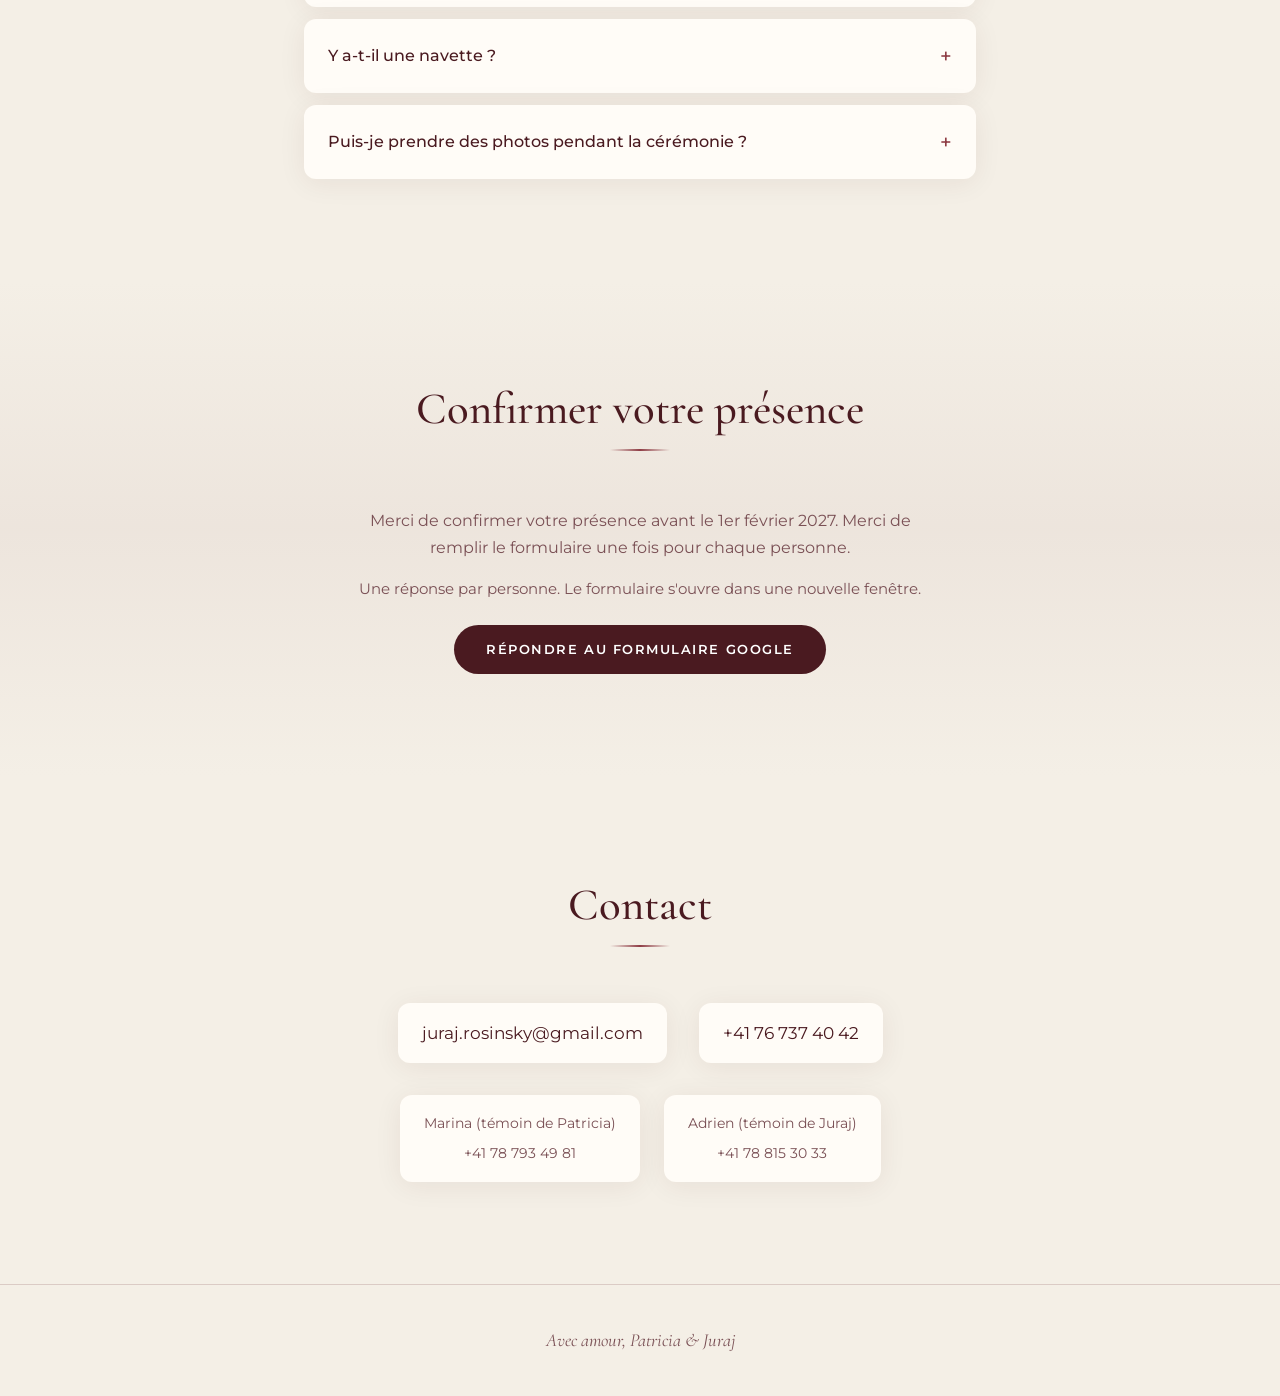
==== commit b7811339: "Retirer l'intro Save the Date, le message RSVP en attente et la phrase d'alternative. Co-authored-by" ====
--- a/index.html
+++ b/index.html
@@ -77,7 +77,6 @@
           <header class="section-header">
             <h2 id="save-the-date-title" class="section-title"></h2>
             <div class="section-divider"></div>
-            <p id="save-the-date-intro" class="section-intro"></p>
           </header>
           <div id="media-grid" class="media-grid"></div>
         </div>
@@ -142,7 +141,6 @@
                 rel="noopener noreferrer"
               ></a>
             </div>
-            <p id="rsvp-not-configured" class="rsvp-feedback is-error" hidden role="status"></p>
           </div>
         </div>
       </section>
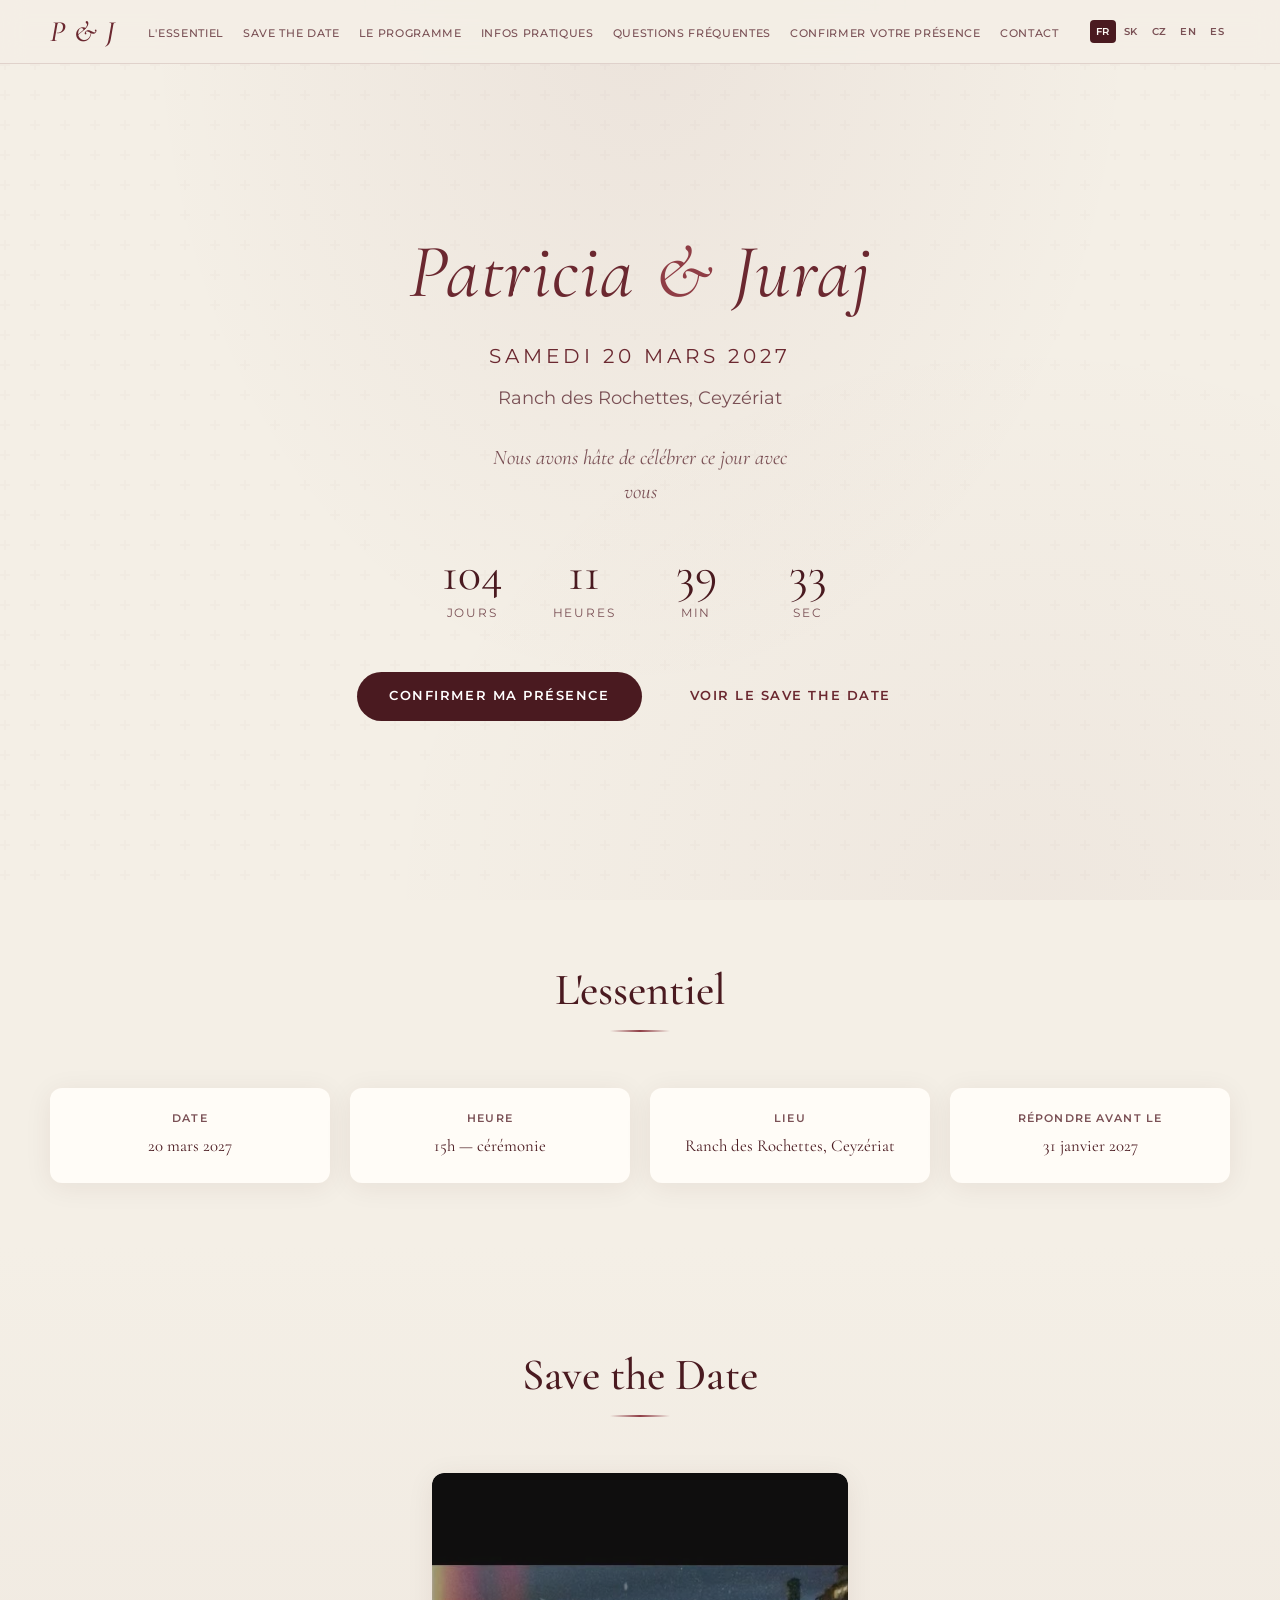
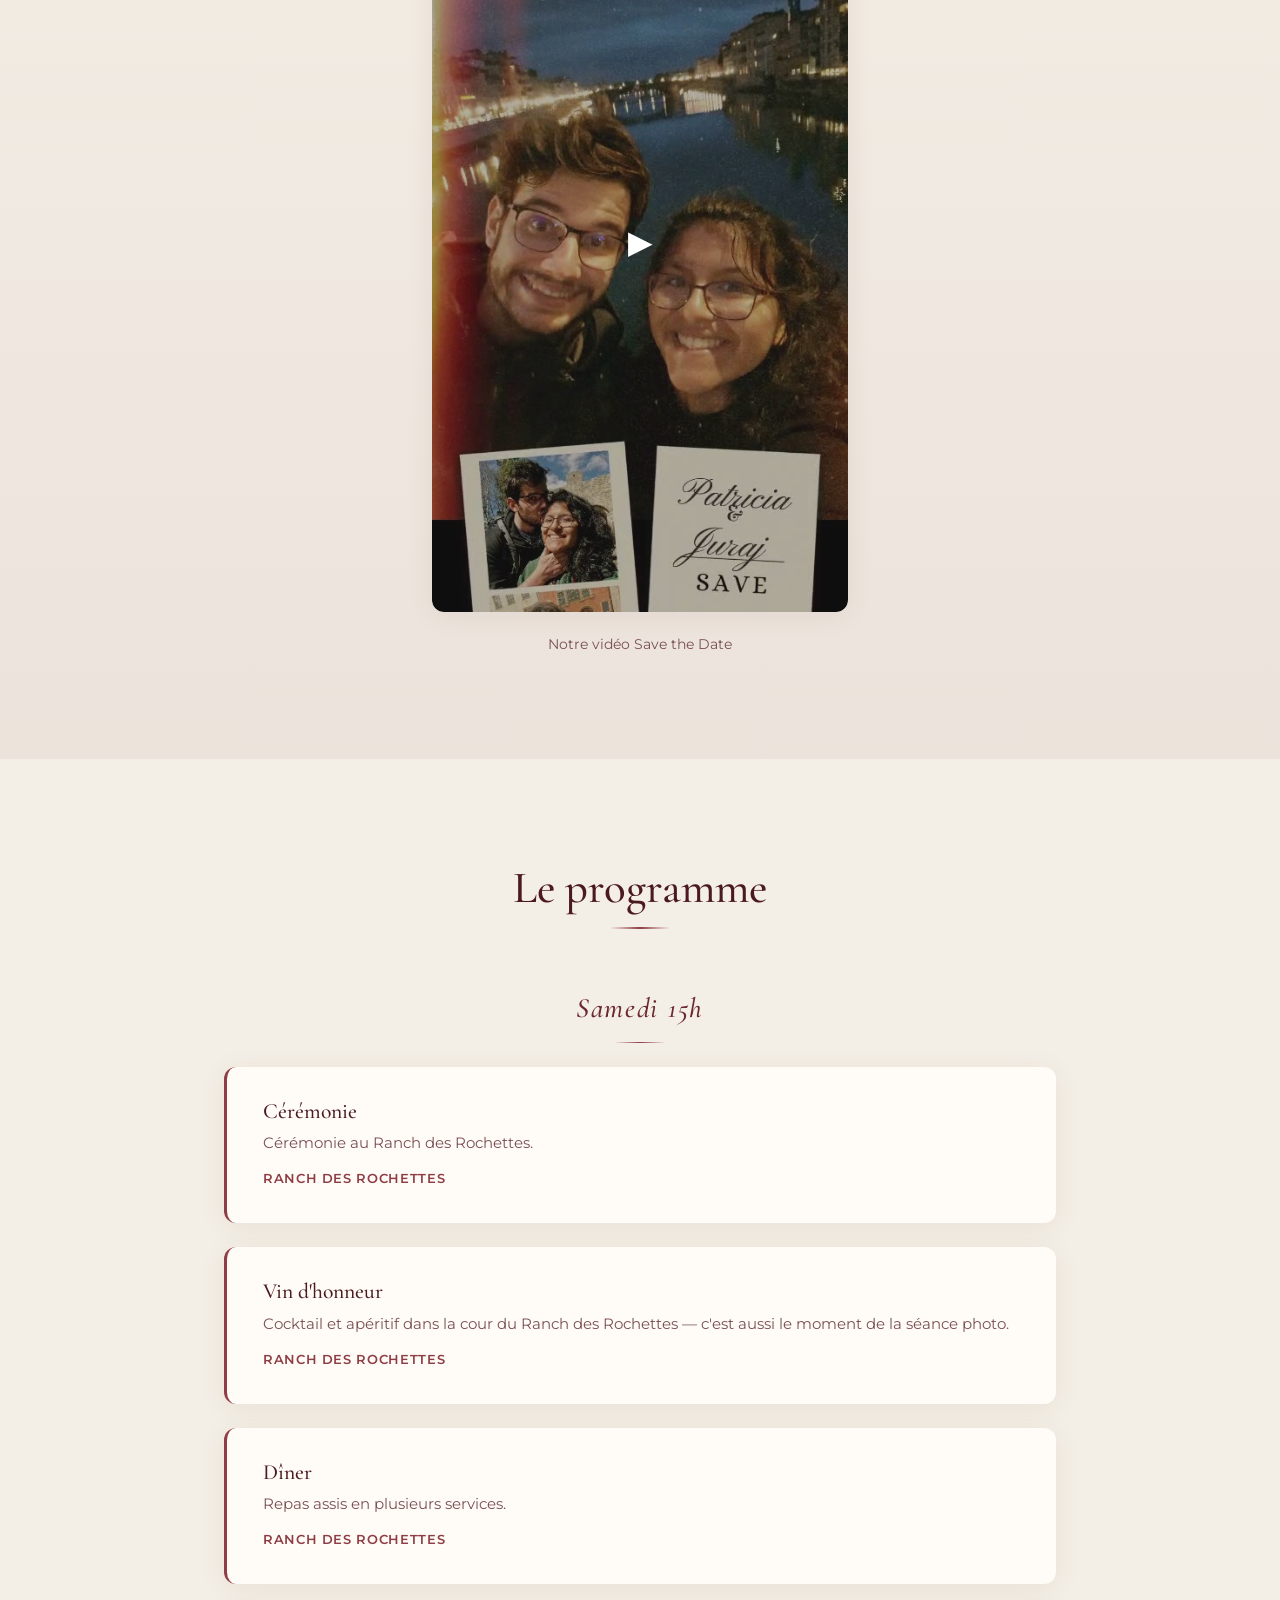
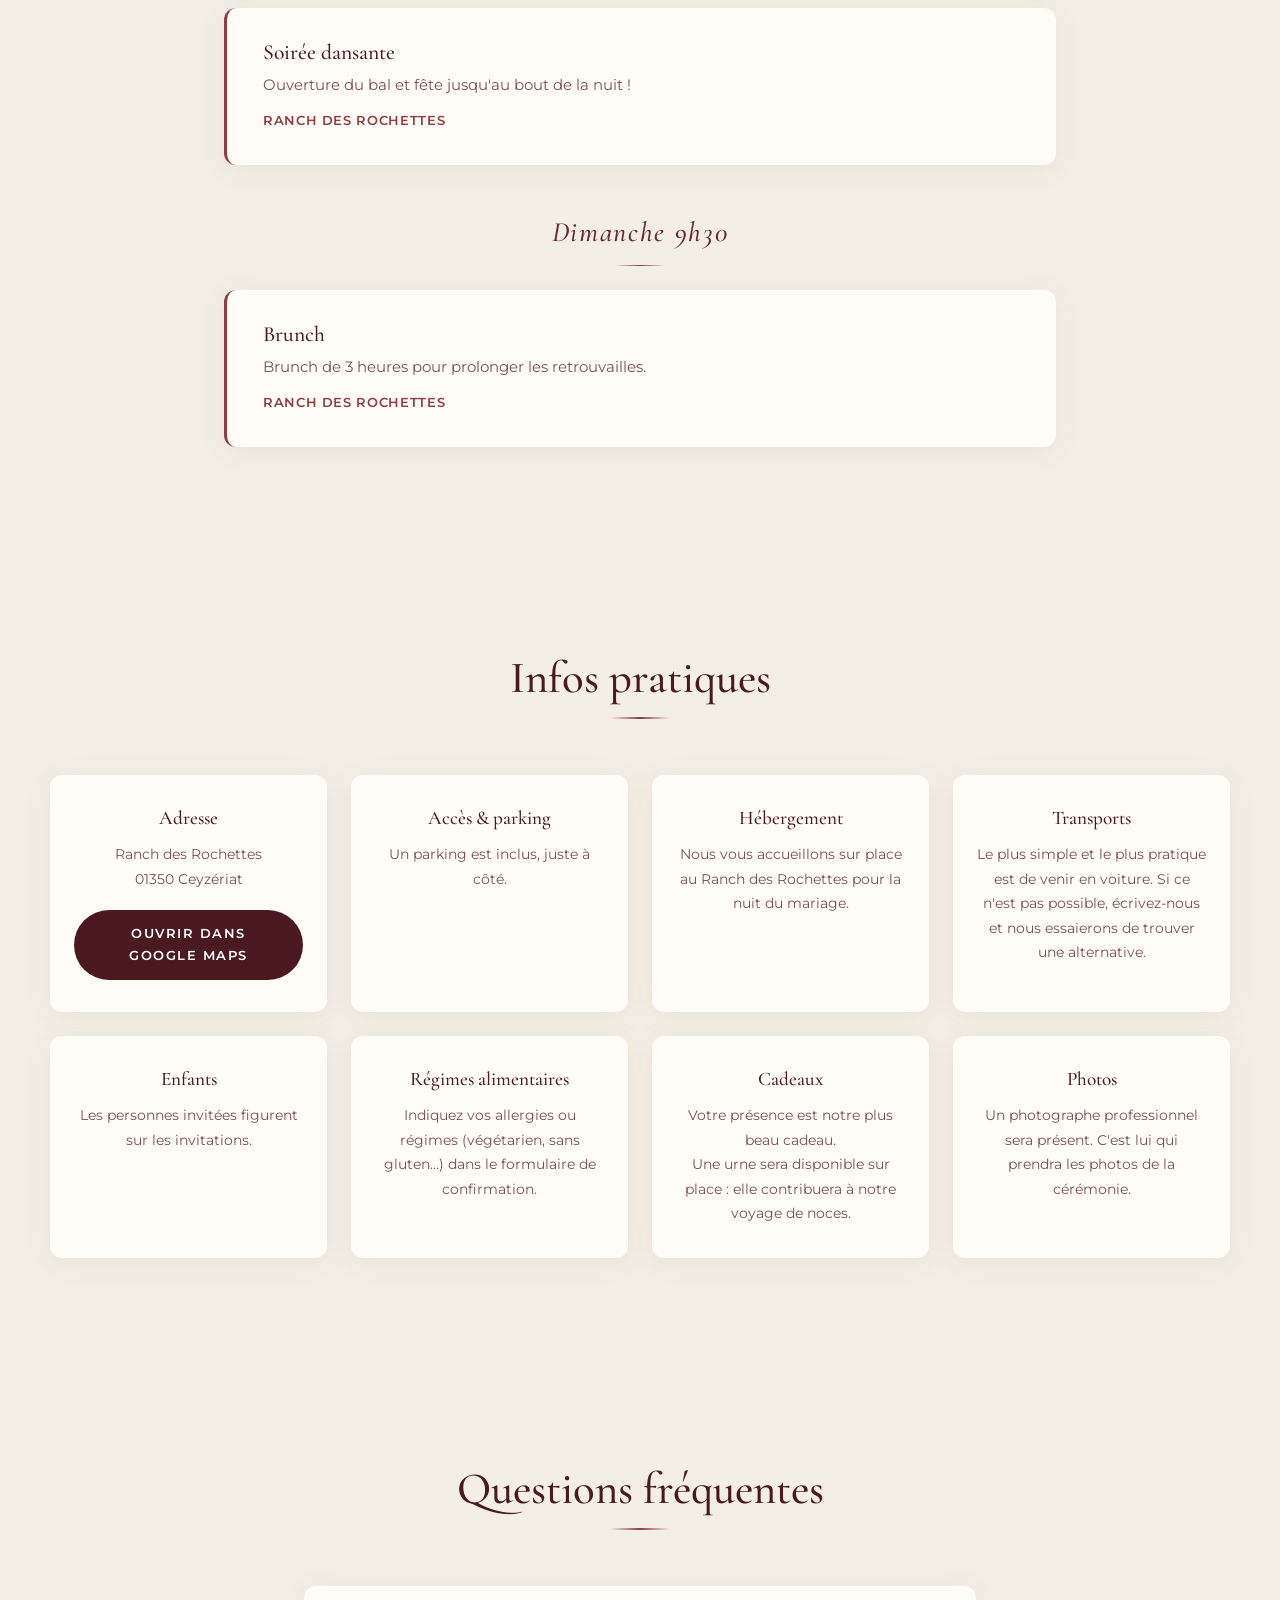
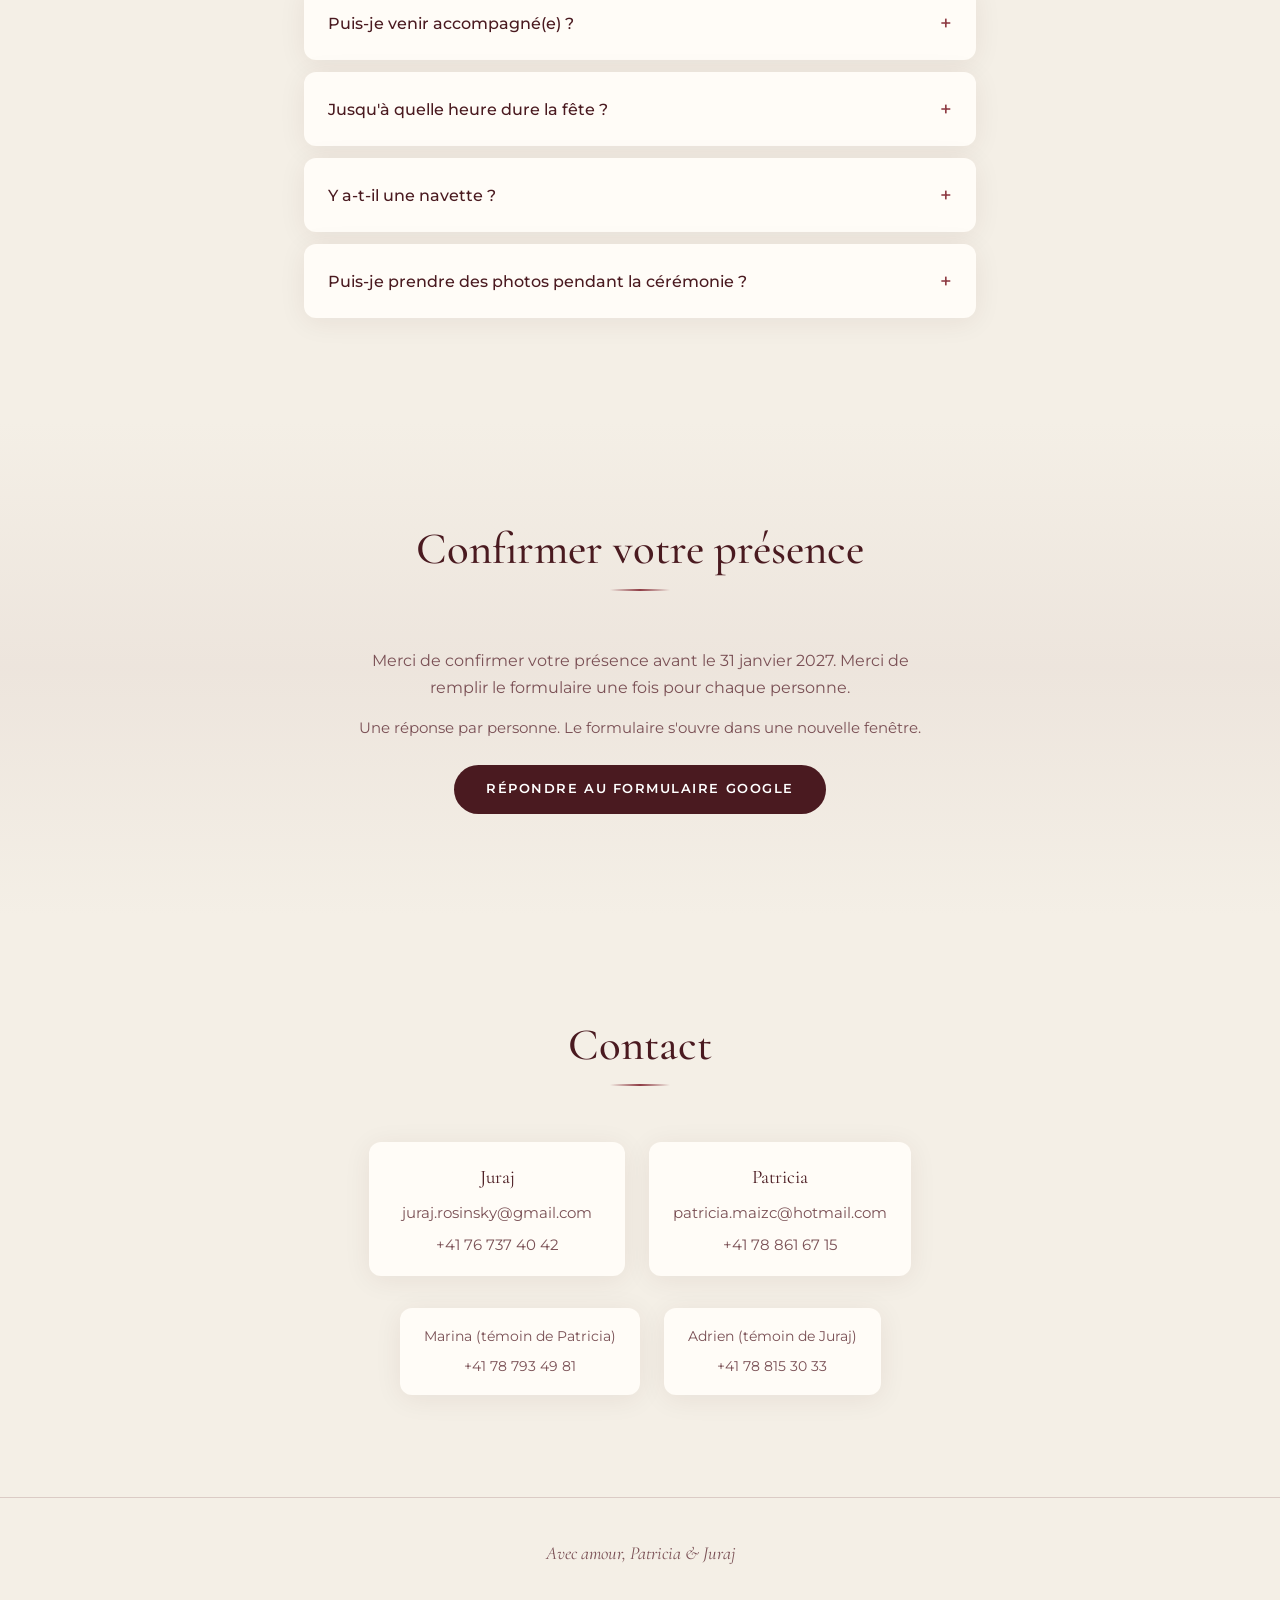
==== commit 691e3ac4: "Ajouter l'email et le telephone de Patricia au contact. Co-authored-by: Cursor <cursoragent@cursor.c" ====
--- a/index.html
+++ b/index.html
@@ -151,10 +151,7 @@
             <h2 id="contact-title" class="section-title"></h2>
             <div class="section-divider"></div>
           </header>
-          <div class="contact-links">
-            <a id="contact-email" class="contact-link" href="#">email</a>
-            <span id="contact-phone" class="contact-link"></span>
-          </div>
+          <div id="contact-people" class="contact-people"></div>
           <div id="contact-witnesses" class="contact-witnesses"></div>
         </div>
       </section>
--- a/css/styles.css
+++ b/css/styles.css
@@ -457,6 +457,11 @@
   width: 100%;
   aspect-ratio: 4 / 5;
   object-fit: cover;
+}
+
+.media-thumb--empty {
+  display: block;
+  background: #1a0a0c;
 }
 
 .media-card--vertical {
@@ -539,6 +544,11 @@
   align-items: center;
 }
 
+.lightbox-panel.is-video {
+  width: auto;
+  max-width: min(28rem, 92vw);
+}
+
 .lightbox-close {
   position: absolute;
   top: -2.5rem;
@@ -564,6 +574,19 @@
   max-height: 75vh;
   object-fit: contain;
   display: block;
+}
+
+.lightbox-panel.is-video .lightbox-content {
+  background: #000;
+  display: flex;
+  justify-content: center;
+}
+
+.lightbox-panel.is-video .lightbox-content video {
+  width: auto;
+  height: auto;
+  max-width: min(28rem, 92vw);
+  max-height: 88vh;
 }
 
 .lightbox-placeholder {
@@ -1010,26 +1033,37 @@
 }
 
 /* ── Contact ── */
-.contact-links {
+.contact-people {
   display: flex;
   justify-content: center;
-  gap: 2rem;
+  gap: 1.5rem;
   flex-wrap: wrap;
 }
 
-.contact-link {
-  display: flex;
+.contact-person {
+  display: flex;
+  flex-direction: column;
   align-items: center;
-  gap: 0.5rem;
-  font-size: 1.05rem;
-  padding: 1rem 1.5rem;
+  gap: 0.4rem;
+  min-width: 16rem;
+  padding: 1.15rem 1.5rem;
   background: var(--color-surface);
   border-radius: var(--radius);
   box-shadow: var(--shadow);
 }
 
-span.contact-link {
-  color: inherit;
+.contact-person-name {
+  font-family: var(--font-heading);
+  font-size: 1.2rem;
+}
+
+.contact-person-email,
+.contact-person-phone {
+  font-size: 0.95rem;
+  color: var(--color-text-muted);
+}
+
+.contact-person-phone {
   cursor: default;
 }
 
@@ -1072,13 +1106,9 @@
     min-width: 3.75rem;
   }
 
-  .contact-links {
+  .contact-people {
     flex-direction: column;
     align-items: stretch;
-  }
-
-  .contact-link {
-    justify-content: center;
   }
 
   .rsvp-form {
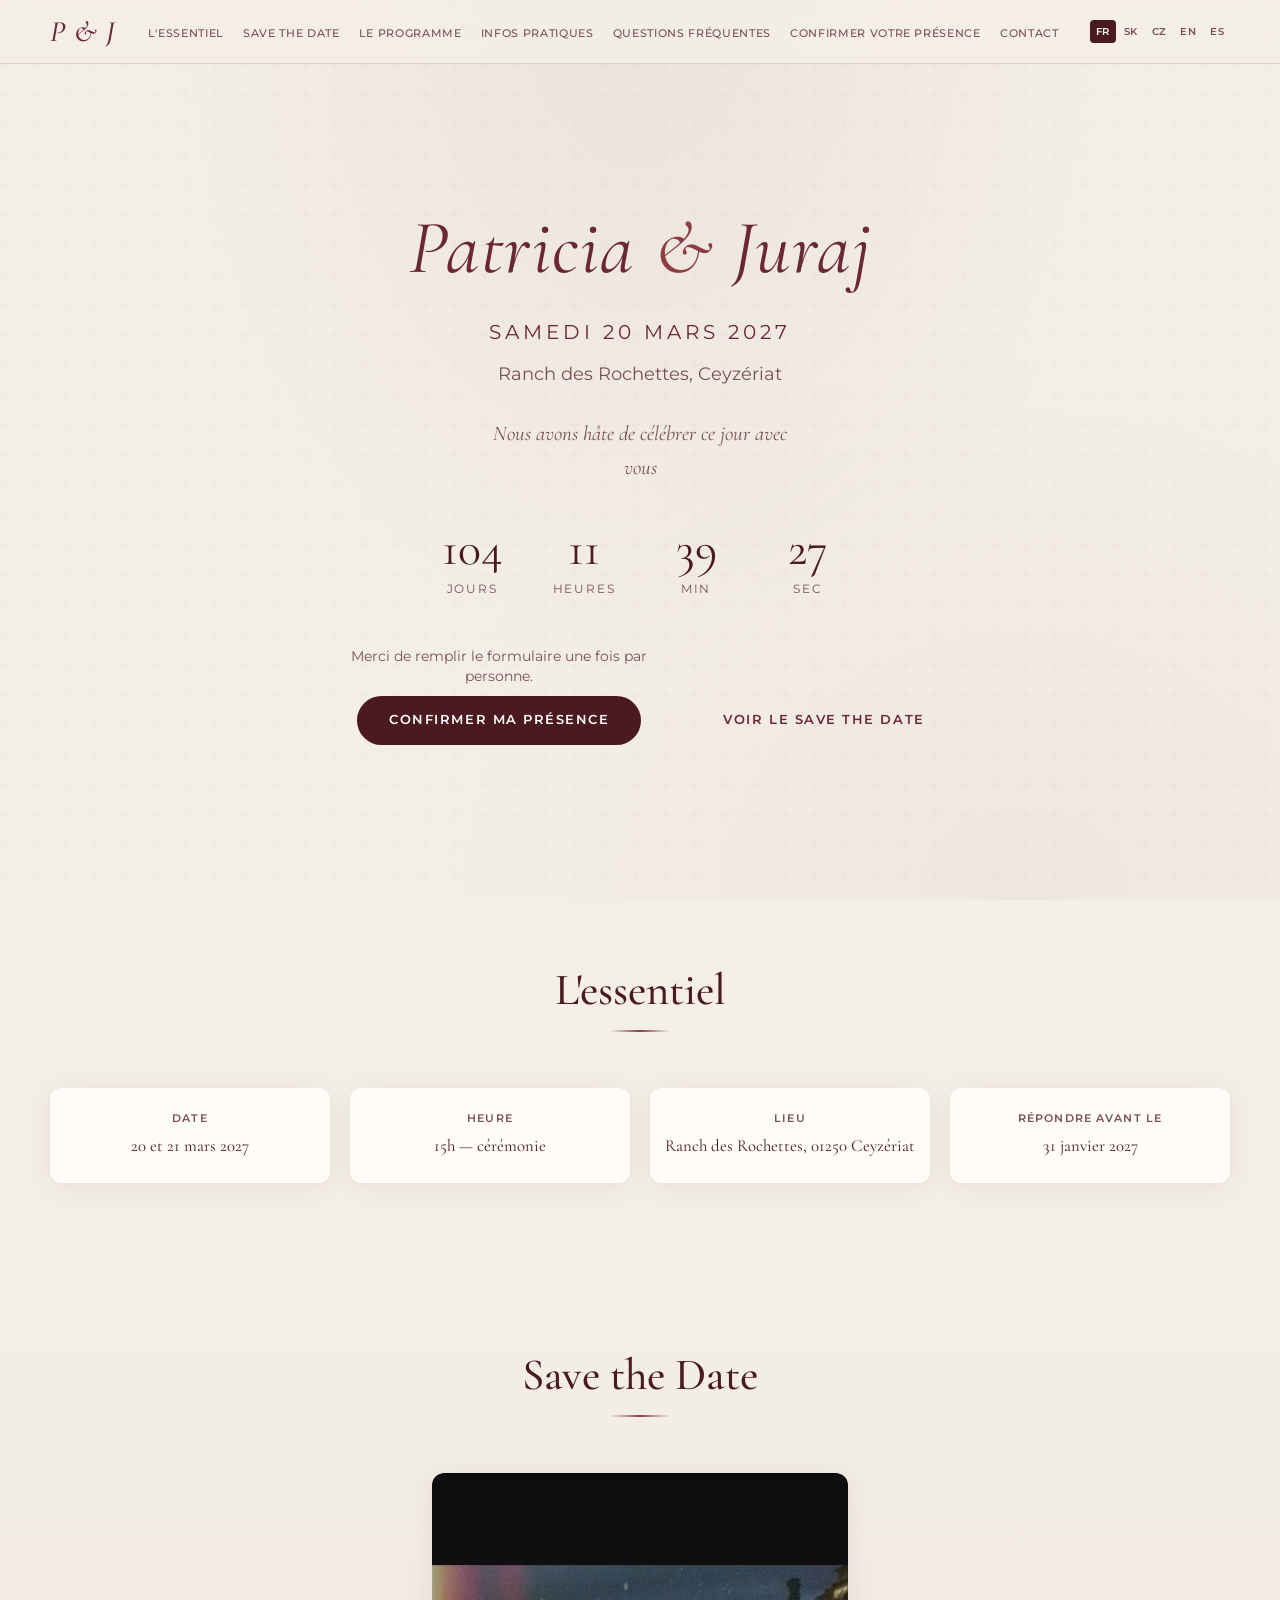
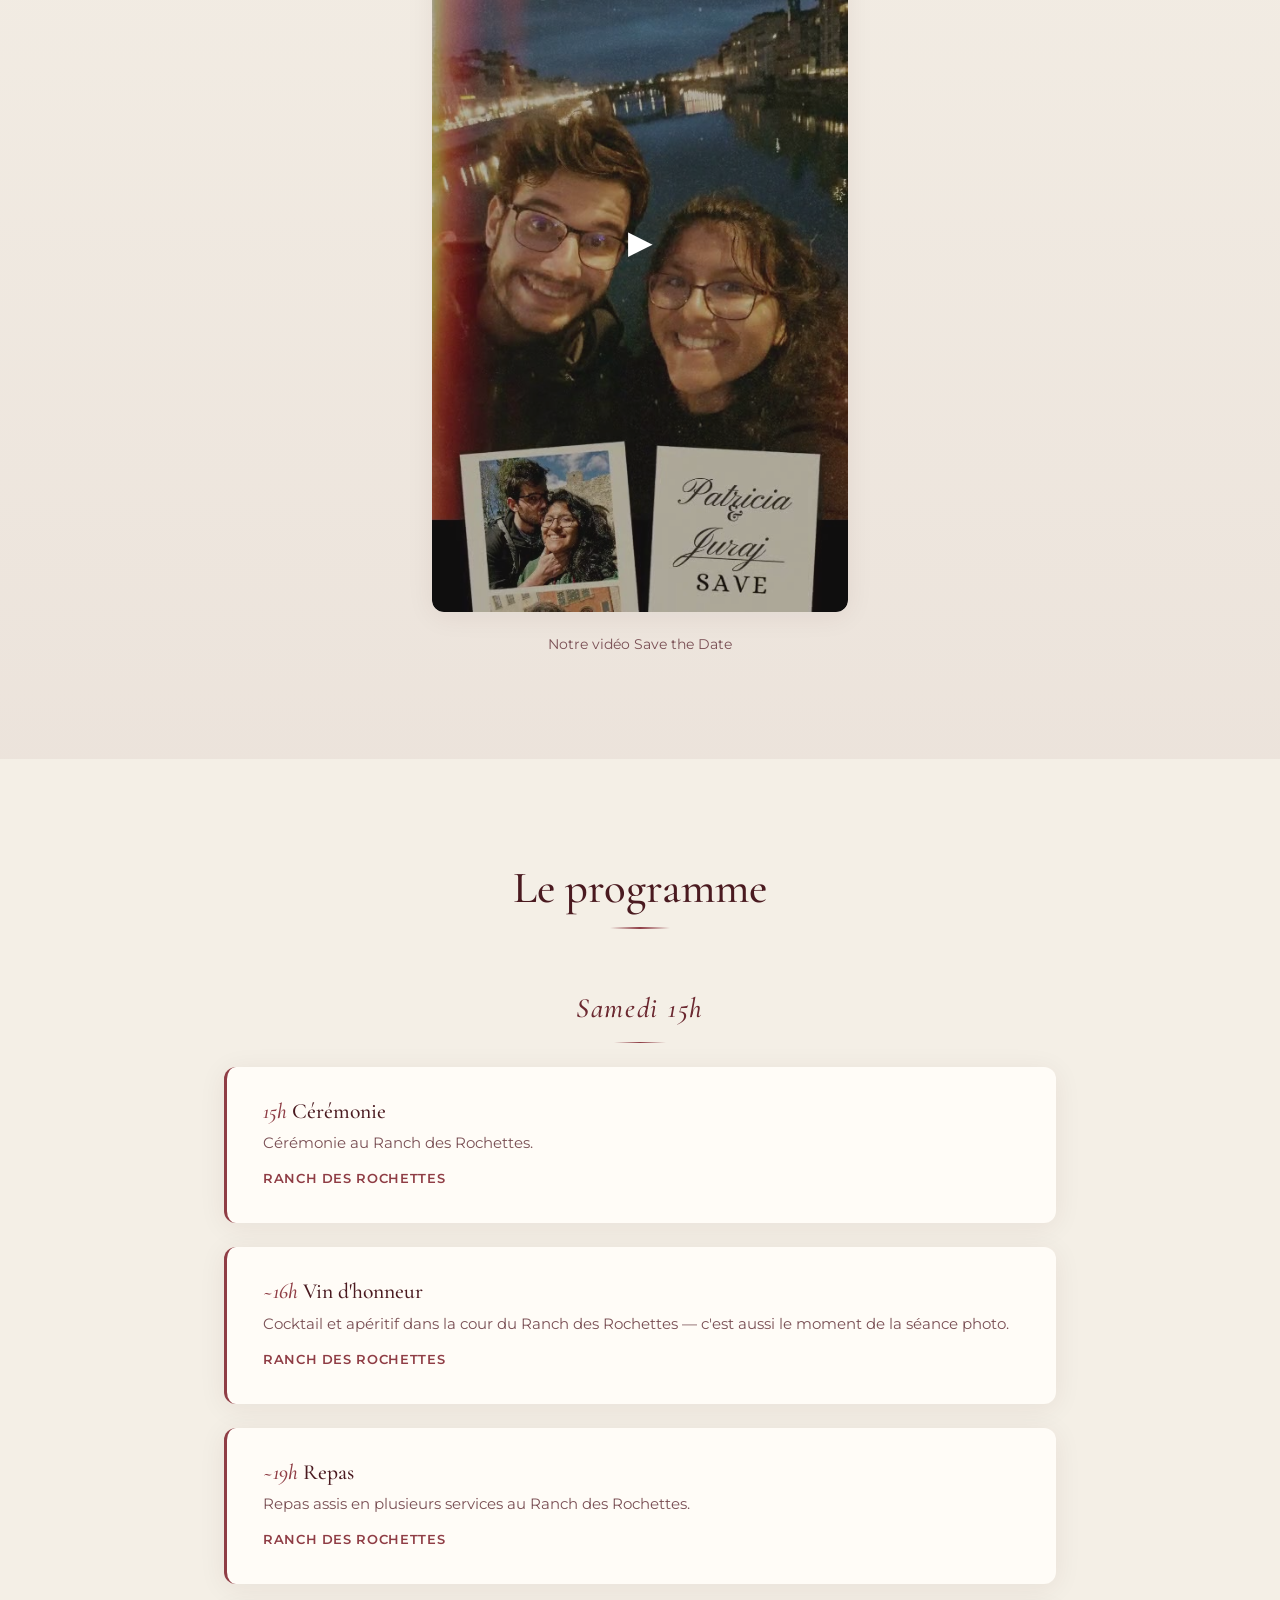
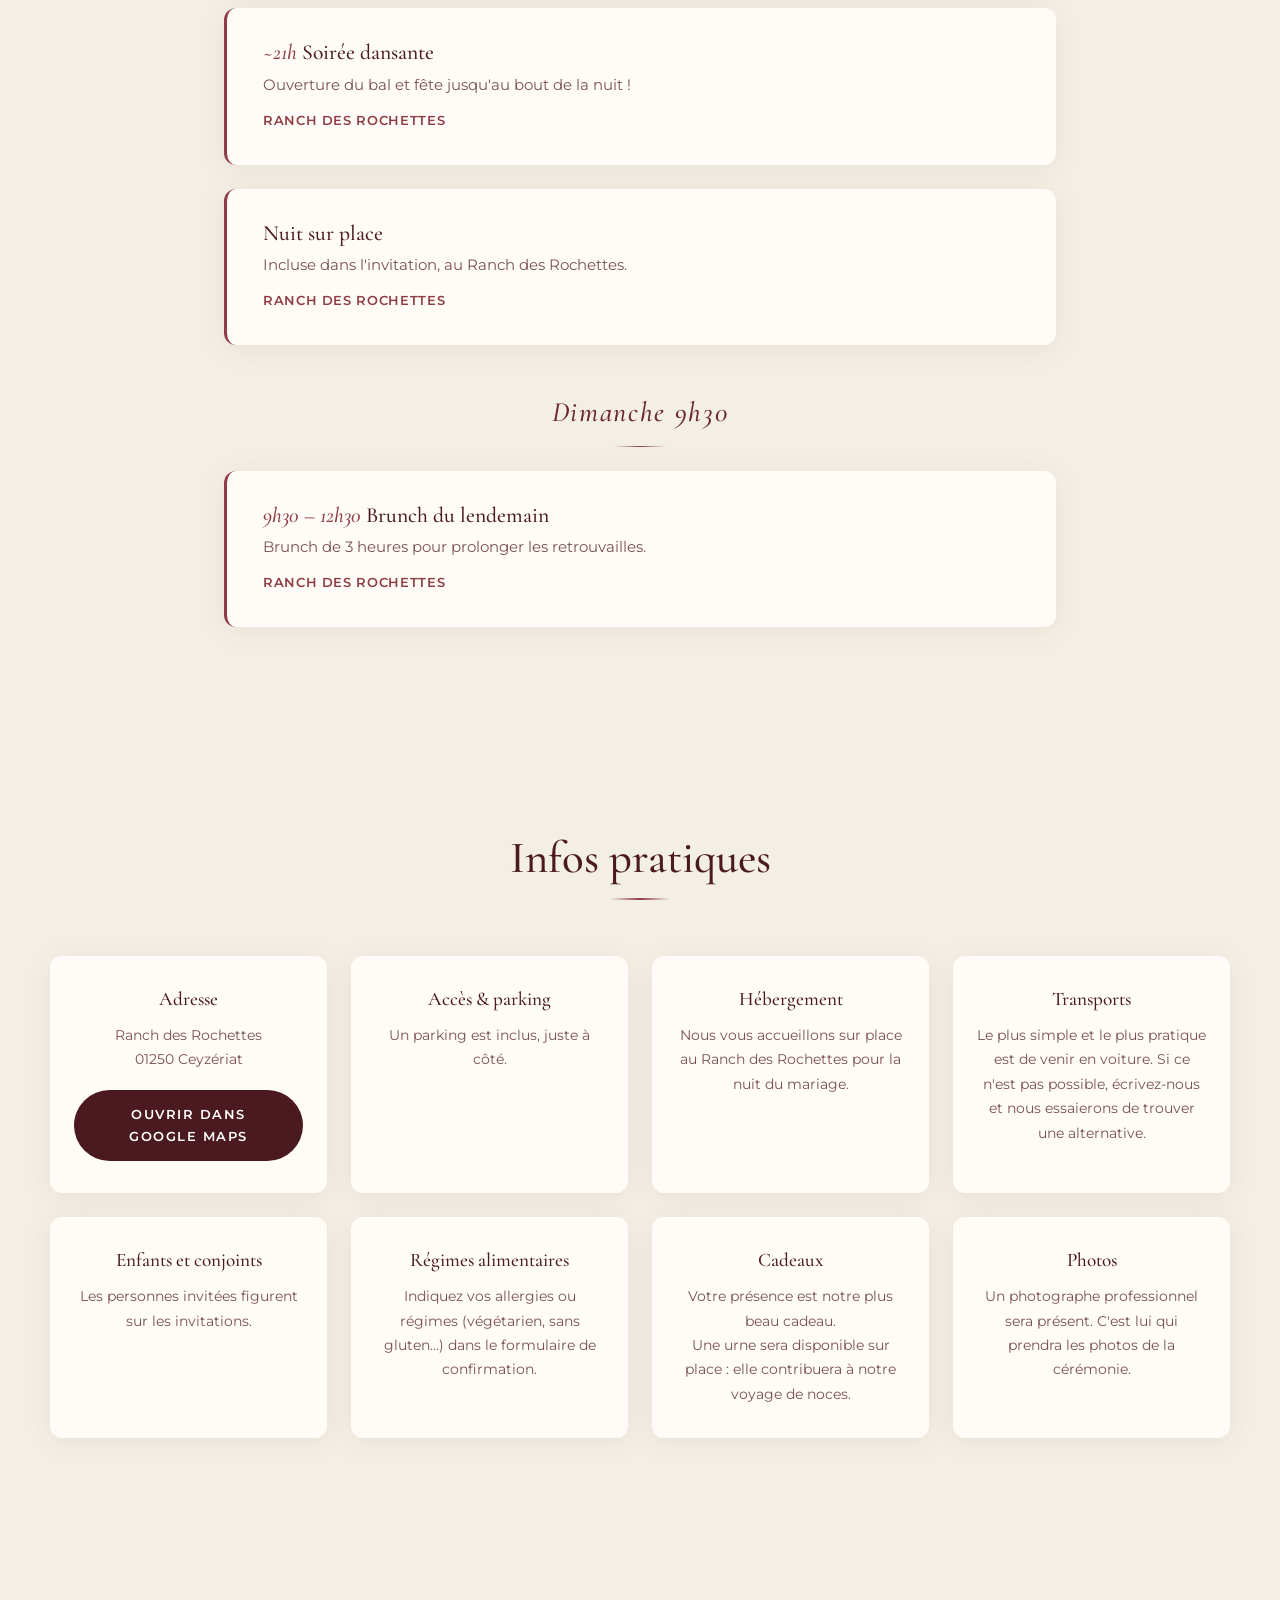
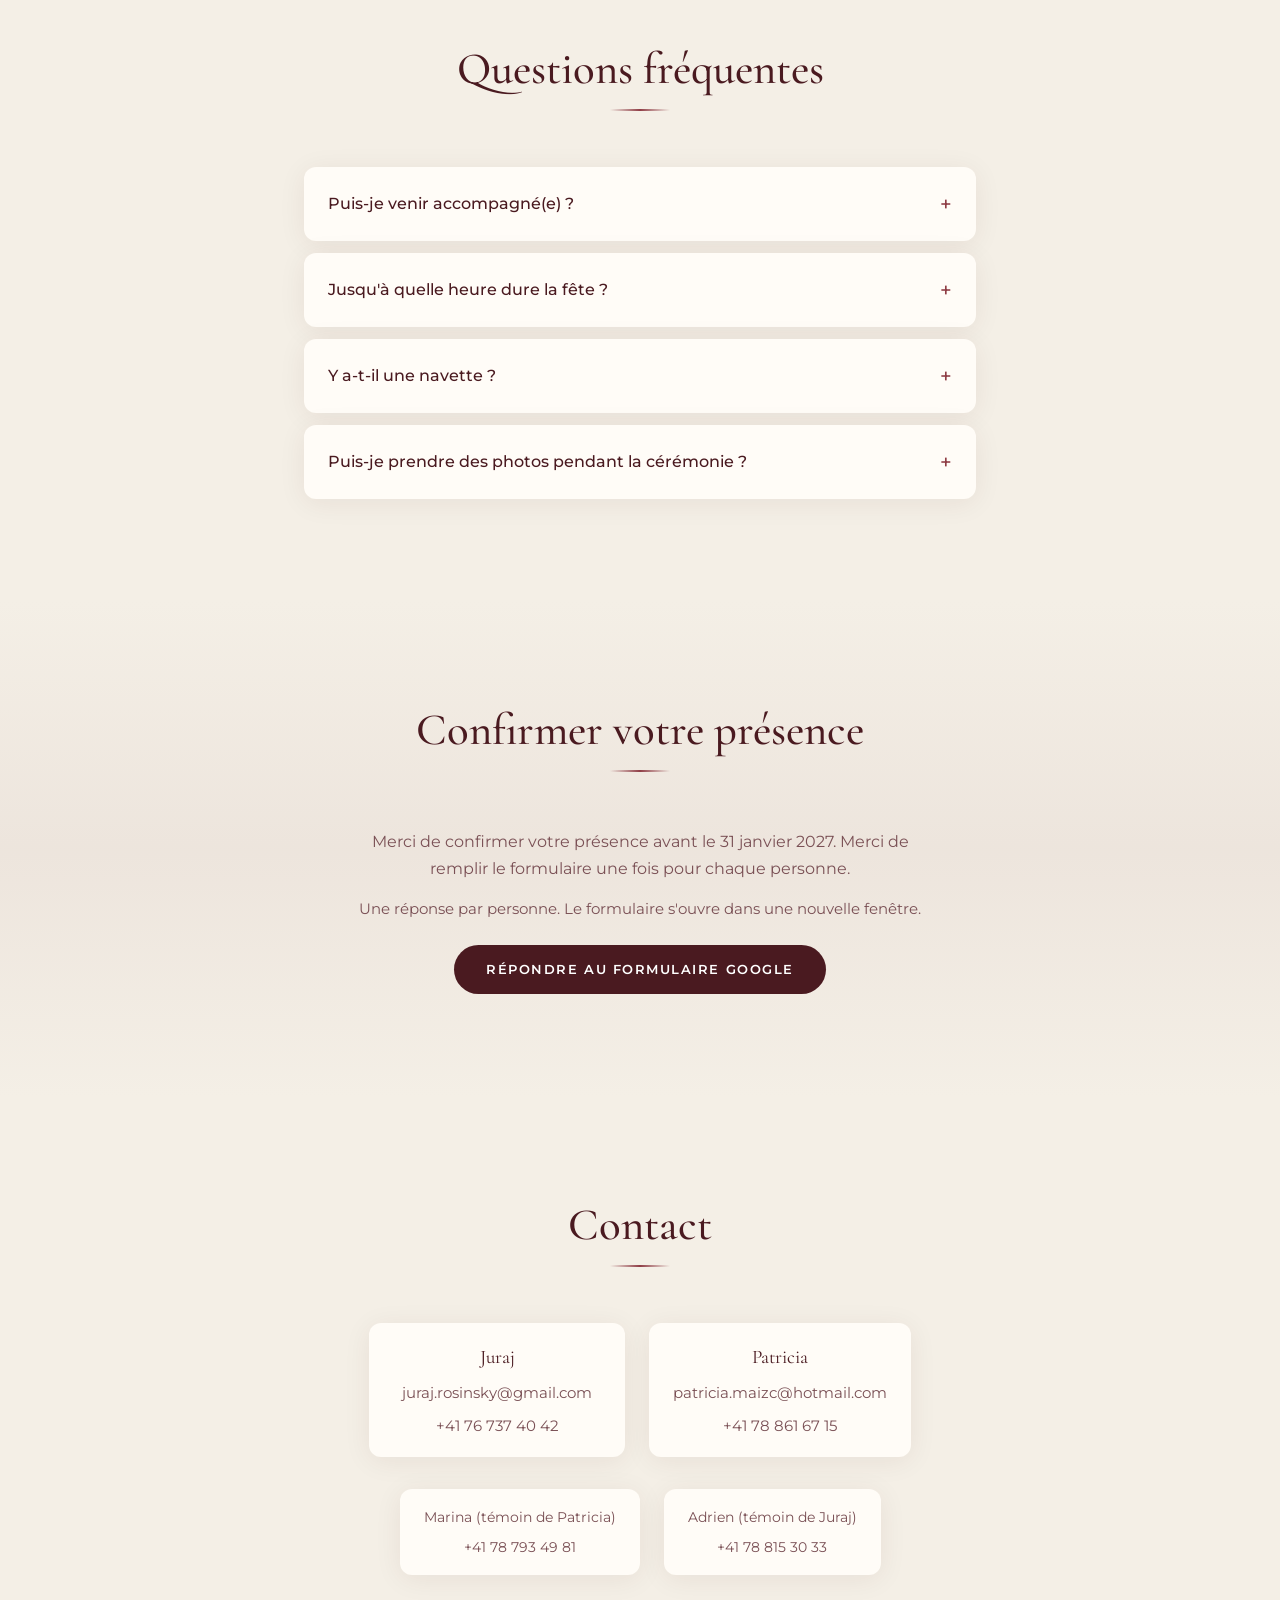
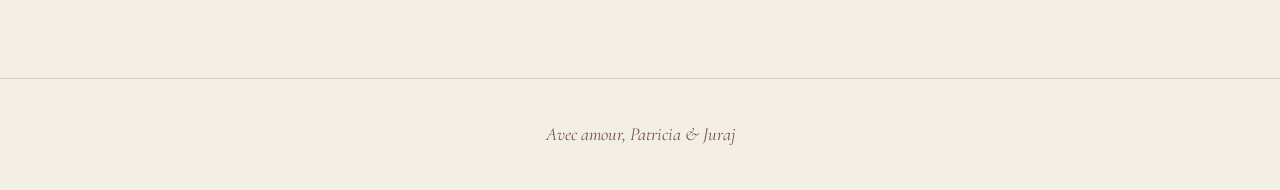
==== commit eaabe591: "Ajouter un rappel une fois par personne au-dessus du bouton RSVP du hero. Co-authored-by: Cursor <cu" ====
--- a/index.html
+++ b/index.html
@@ -56,7 +56,10 @@
           <div id="countdown" class="countdown" aria-live="polite"></div>
 
           <div class="hero-cta">
-            <a href="#rsvp" id="hero-cta-rsvp" class="btn btn-primary"></a>
+            <div class="hero-cta-rsvp">
+              <p id="hero-cta-rsvp-hint" class="hero-cta-hint"></p>
+              <a href="#rsvp" id="hero-cta-rsvp" class="btn btn-primary"></a>
+            </div>
             <a href="#save-the-date" id="hero-cta-save-the-date" class="btn btn-outline"></a>
           </div>
         </div>
--- a/css/styles.css
+++ b/css/styles.css
@@ -279,6 +279,19 @@
   margin-bottom: 1.75rem;
 }
 
+.venue-link {
+  color: inherit;
+  text-decoration: none;
+  cursor: pointer;
+}
+
+.venue-link:hover,
+.venue-link:focus-visible {
+  color: var(--color-accent);
+  text-decoration: underline;
+  text-underline-offset: 0.18em;
+}
+
 .hero-tagline {
   font-family: var(--font-heading);
   font-style: italic;
@@ -331,6 +344,23 @@
   flex-wrap: wrap;
   gap: 1rem;
   justify-content: center;
+  align-items: flex-end;
+}
+
+.hero-cta-rsvp {
+  display: flex;
+  flex-direction: column;
+  align-items: center;
+  gap: 0.55rem;
+}
+
+.hero-cta-hint {
+  margin: 0;
+  max-width: 22rem;
+  font-size: 0.85rem;
+  line-height: 1.45;
+  color: var(--color-text-muted);
+  text-align: center;
 }
 
 .hero-amp {
@@ -879,6 +909,12 @@
   margin-bottom: 0.35rem;
 }
 
+.event-time {
+  font-style: italic;
+  font-weight: 500;
+  color: var(--color-gold);
+}
+
 .event-body p {
   color: var(--color-text-muted);
   font-size: 0.95rem;
@@ -1095,6 +1131,14 @@
   .hero-cta {
     flex-direction: column;
     align-items: stretch;
+  }
+
+  .hero-cta-rsvp {
+    align-items: stretch;
+  }
+
+  .hero-cta-hint {
+    max-width: none;
   }
 
   .hero-cta .btn {
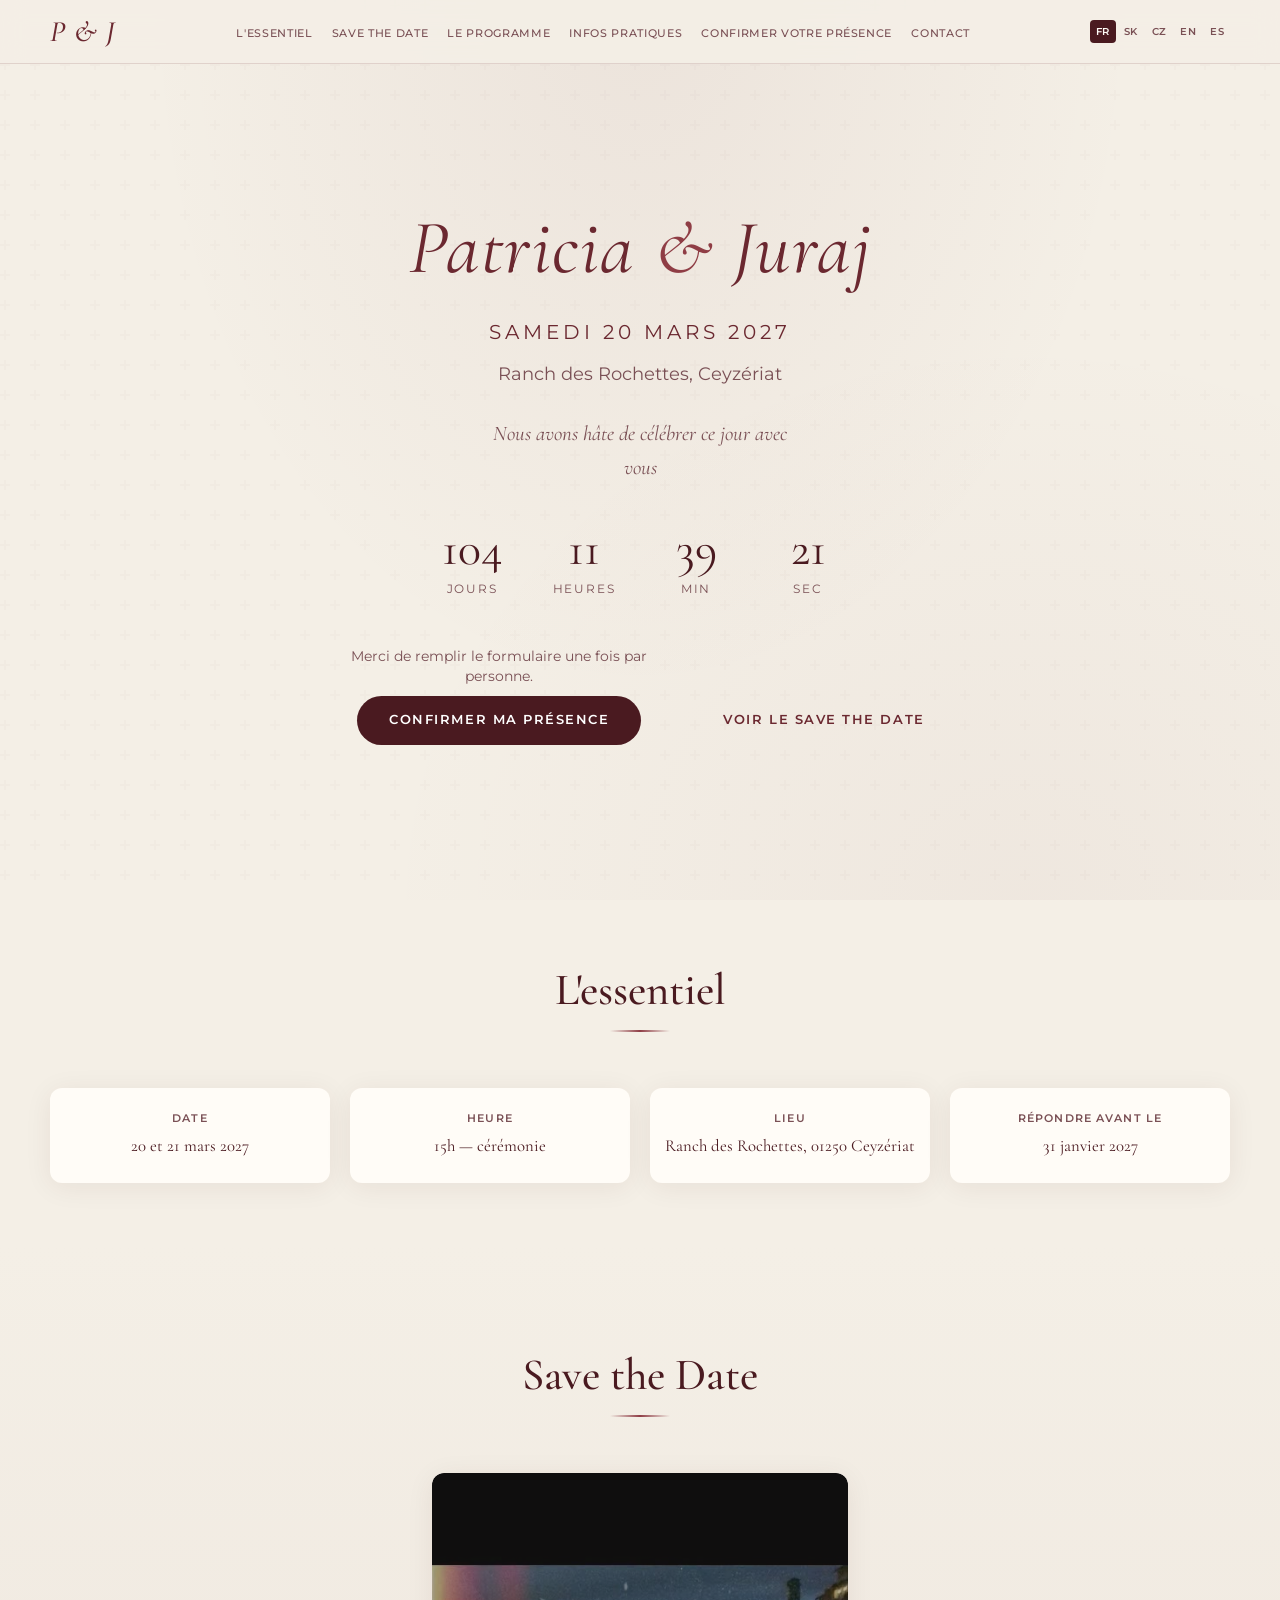
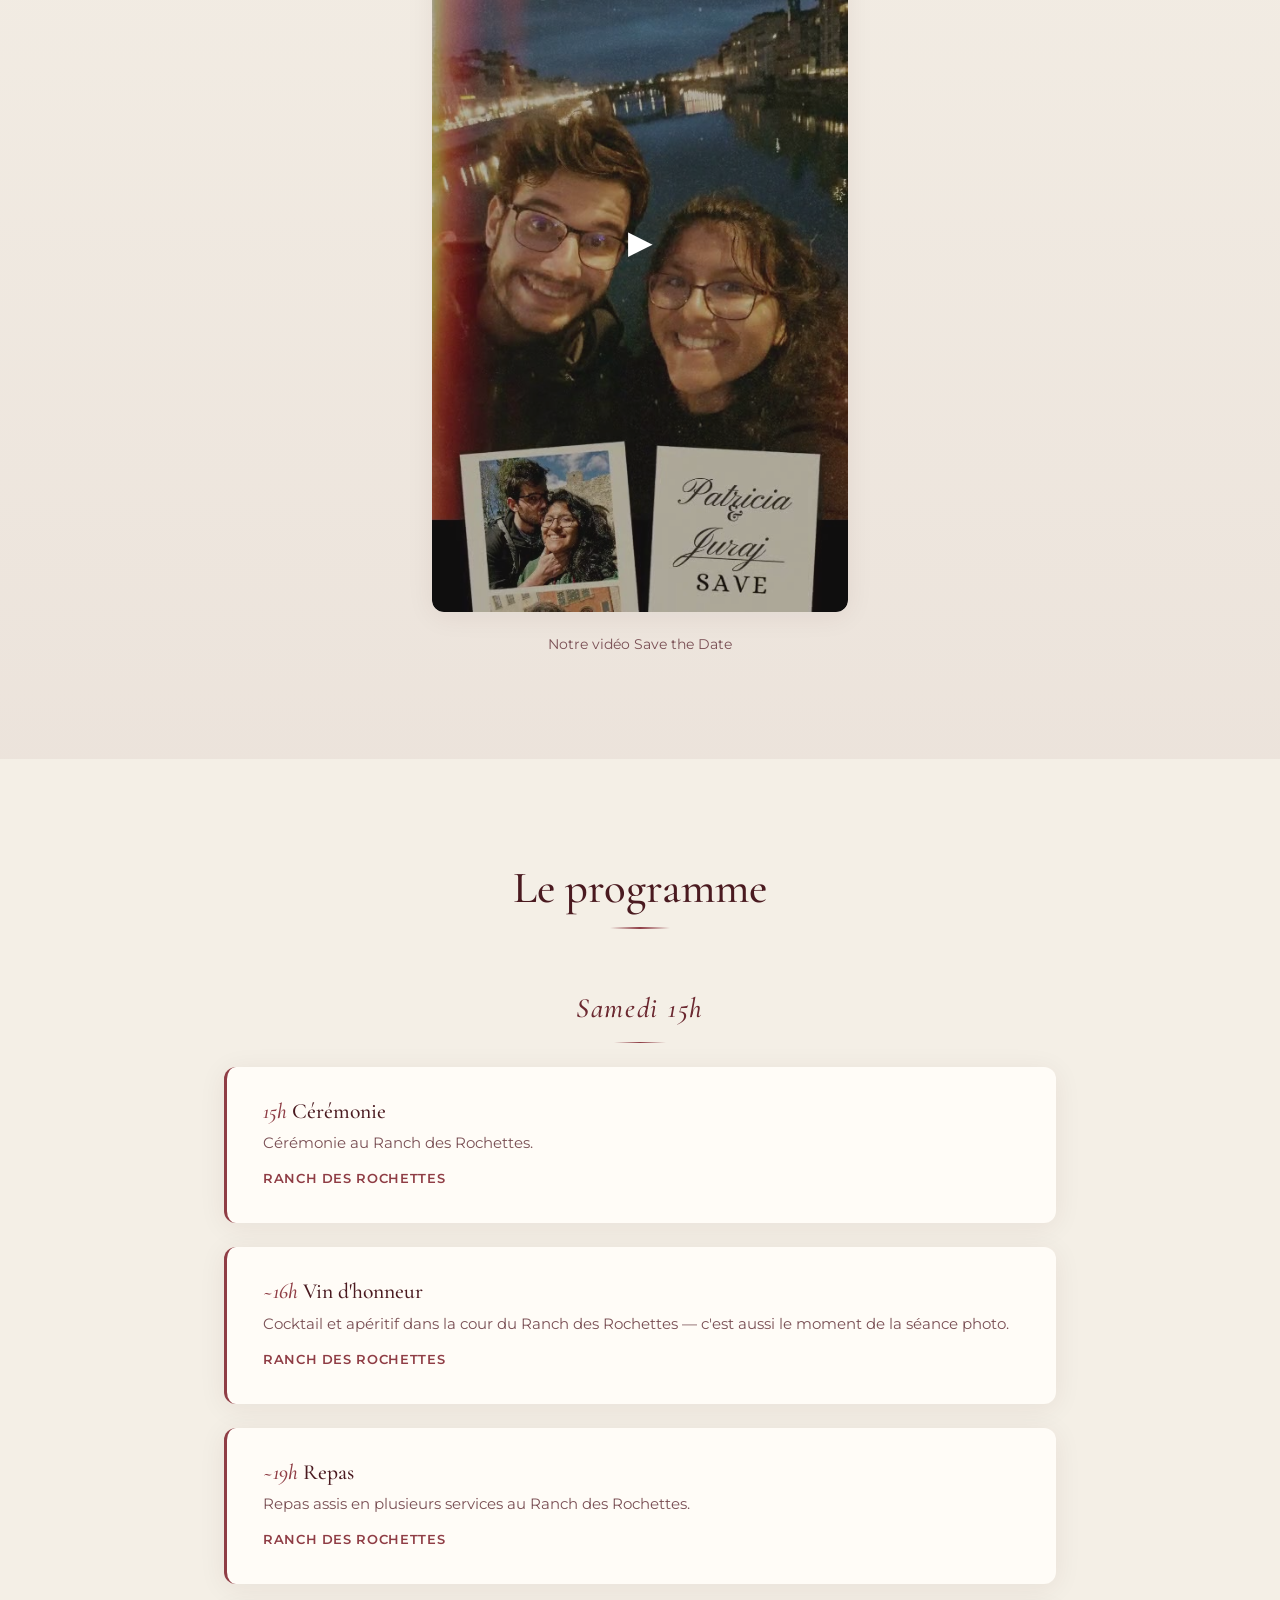
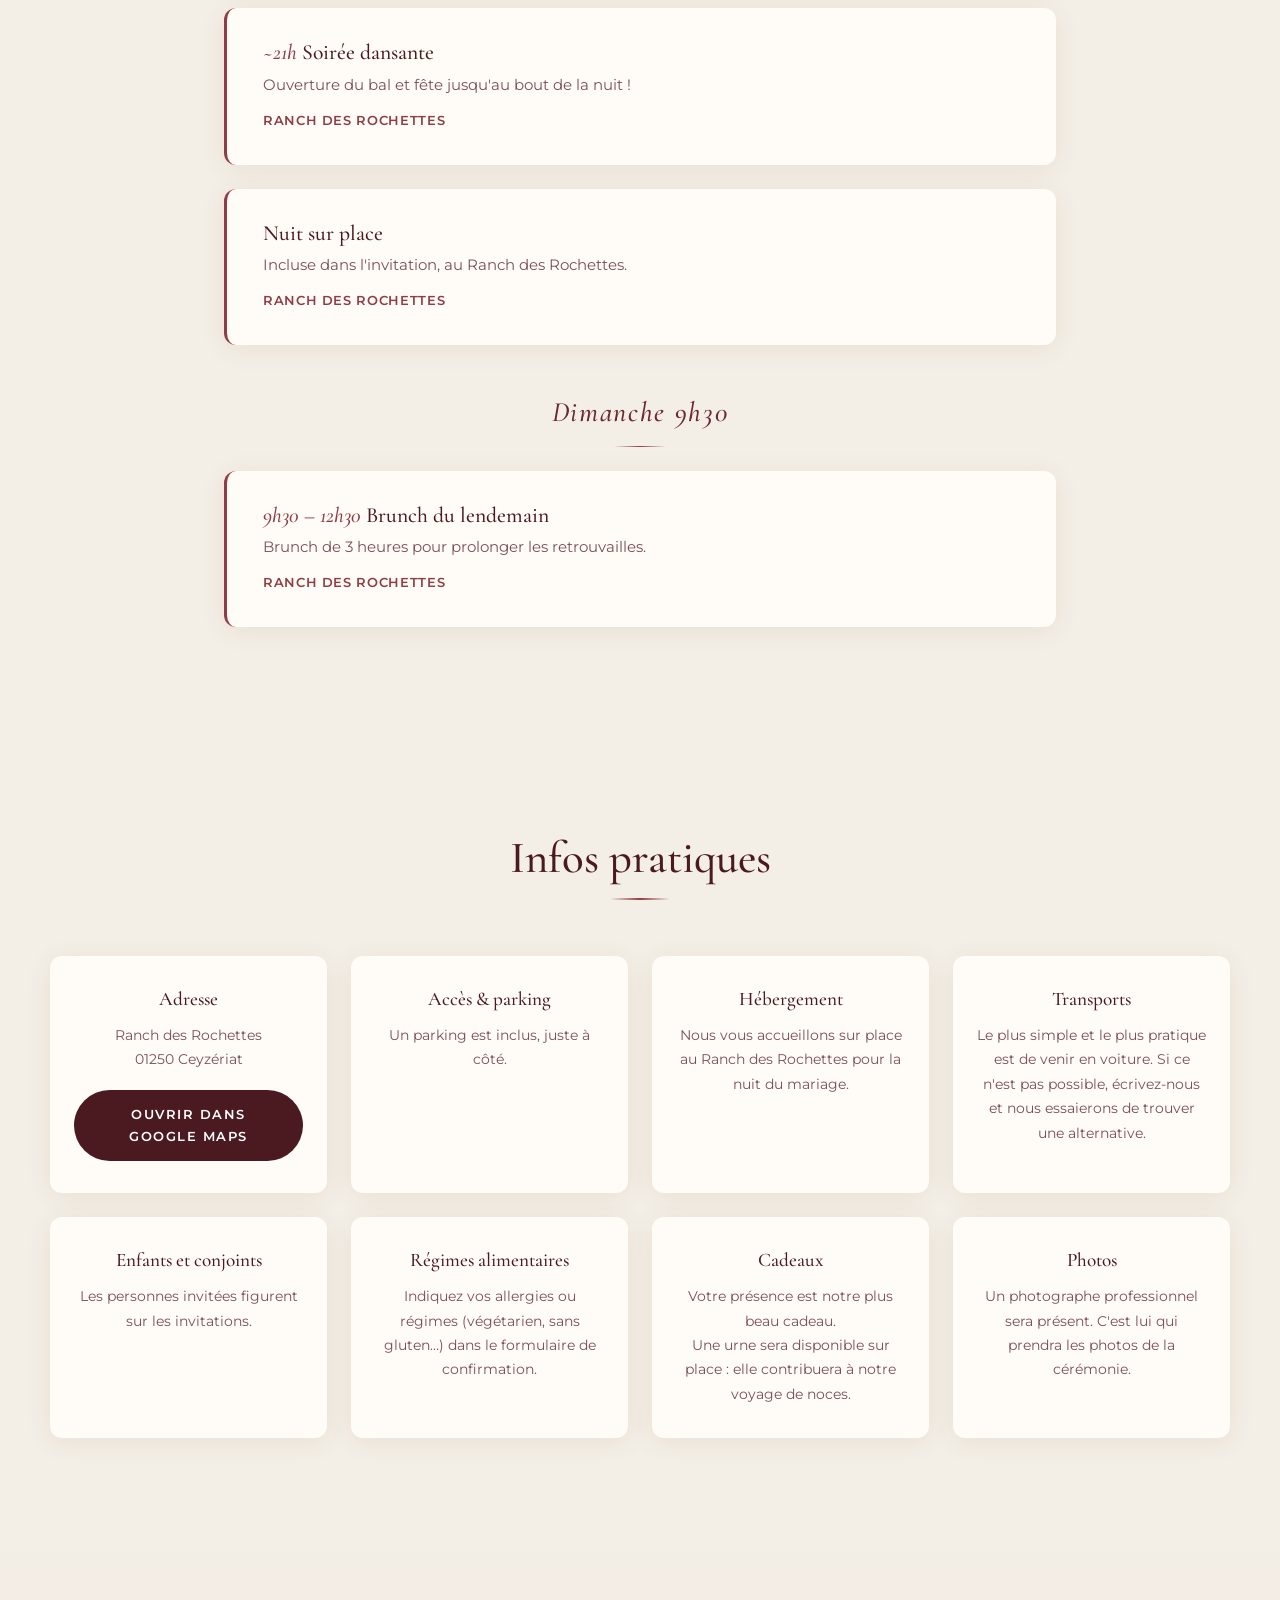
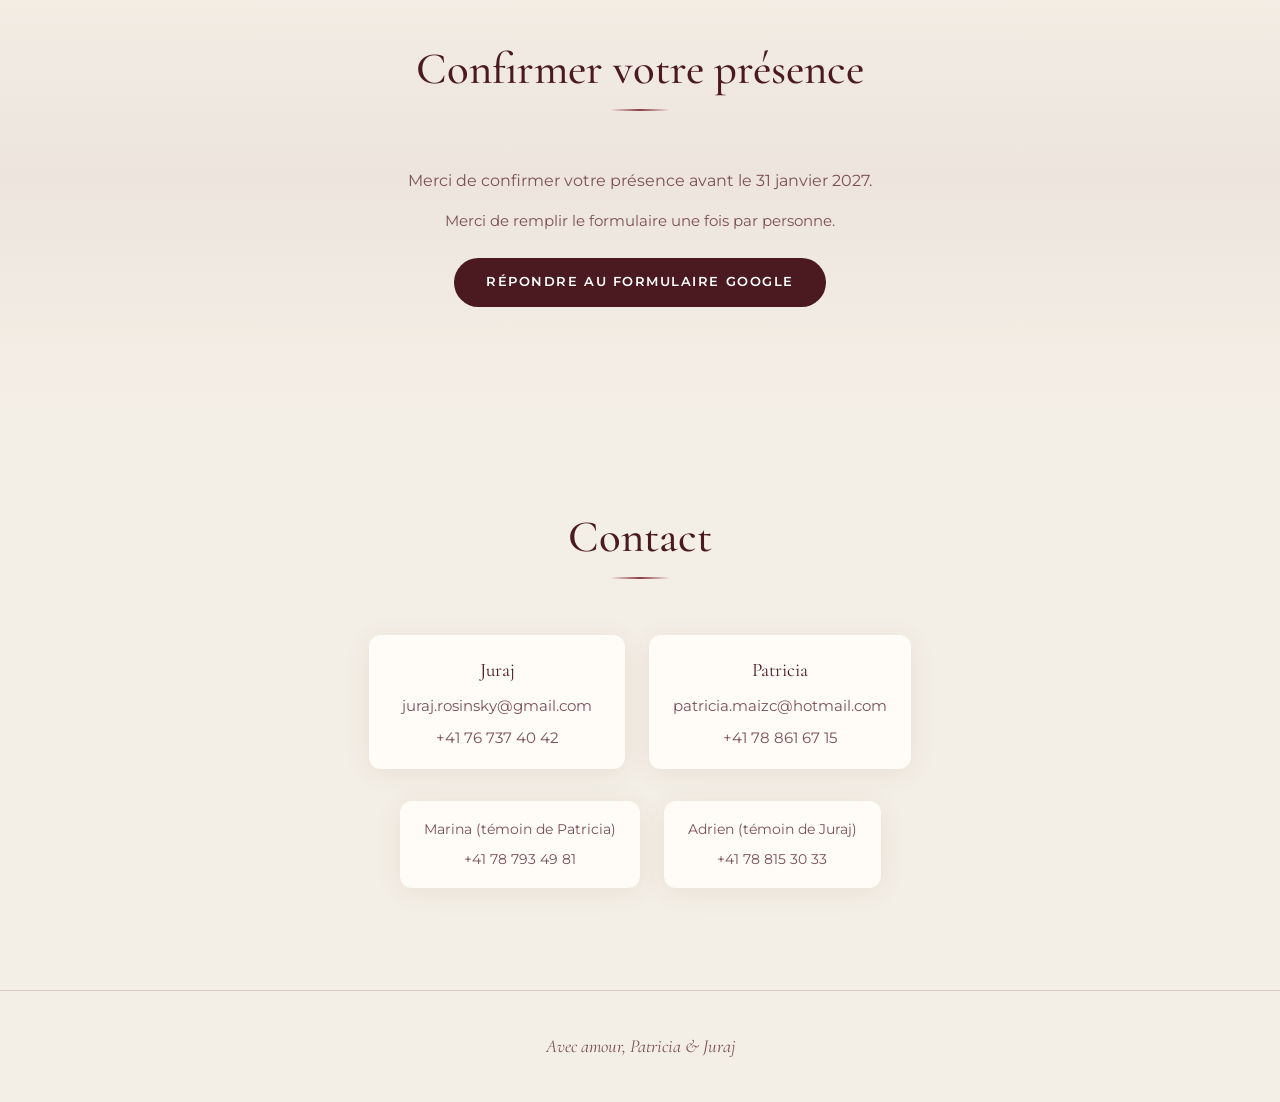
==== commit af264c67: "Ajouter le favicon P & J et raccourcir le tiret du titre d'onglet. Co-authored-by: Cursor <cursorage" ====
--- a/index.html
+++ b/index.html
@@ -4,7 +4,10 @@
     <meta charset="UTF-8" />
     <meta name="viewport" content="width=device-width, initial-scale=1.0" />
     <meta name="description" content="Mariage de Patricia et Juraj" />
-    <title>Patricia & Juraj</title>
+    <title>Patricia & Juraj - Mariage</title>
+    <link rel="icon" href="favicon.ico" sizes="any" />
+    <link rel="icon" href="assets/favicon.svg" type="image/svg+xml" />
+    <link rel="apple-touch-icon" href="assets/apple-touch-icon.png" />
 
     <link rel="preconnect" href="https://fonts.googleapis.com" />
     <link rel="preconnect" href="https://fonts.gstatic.com" crossorigin />
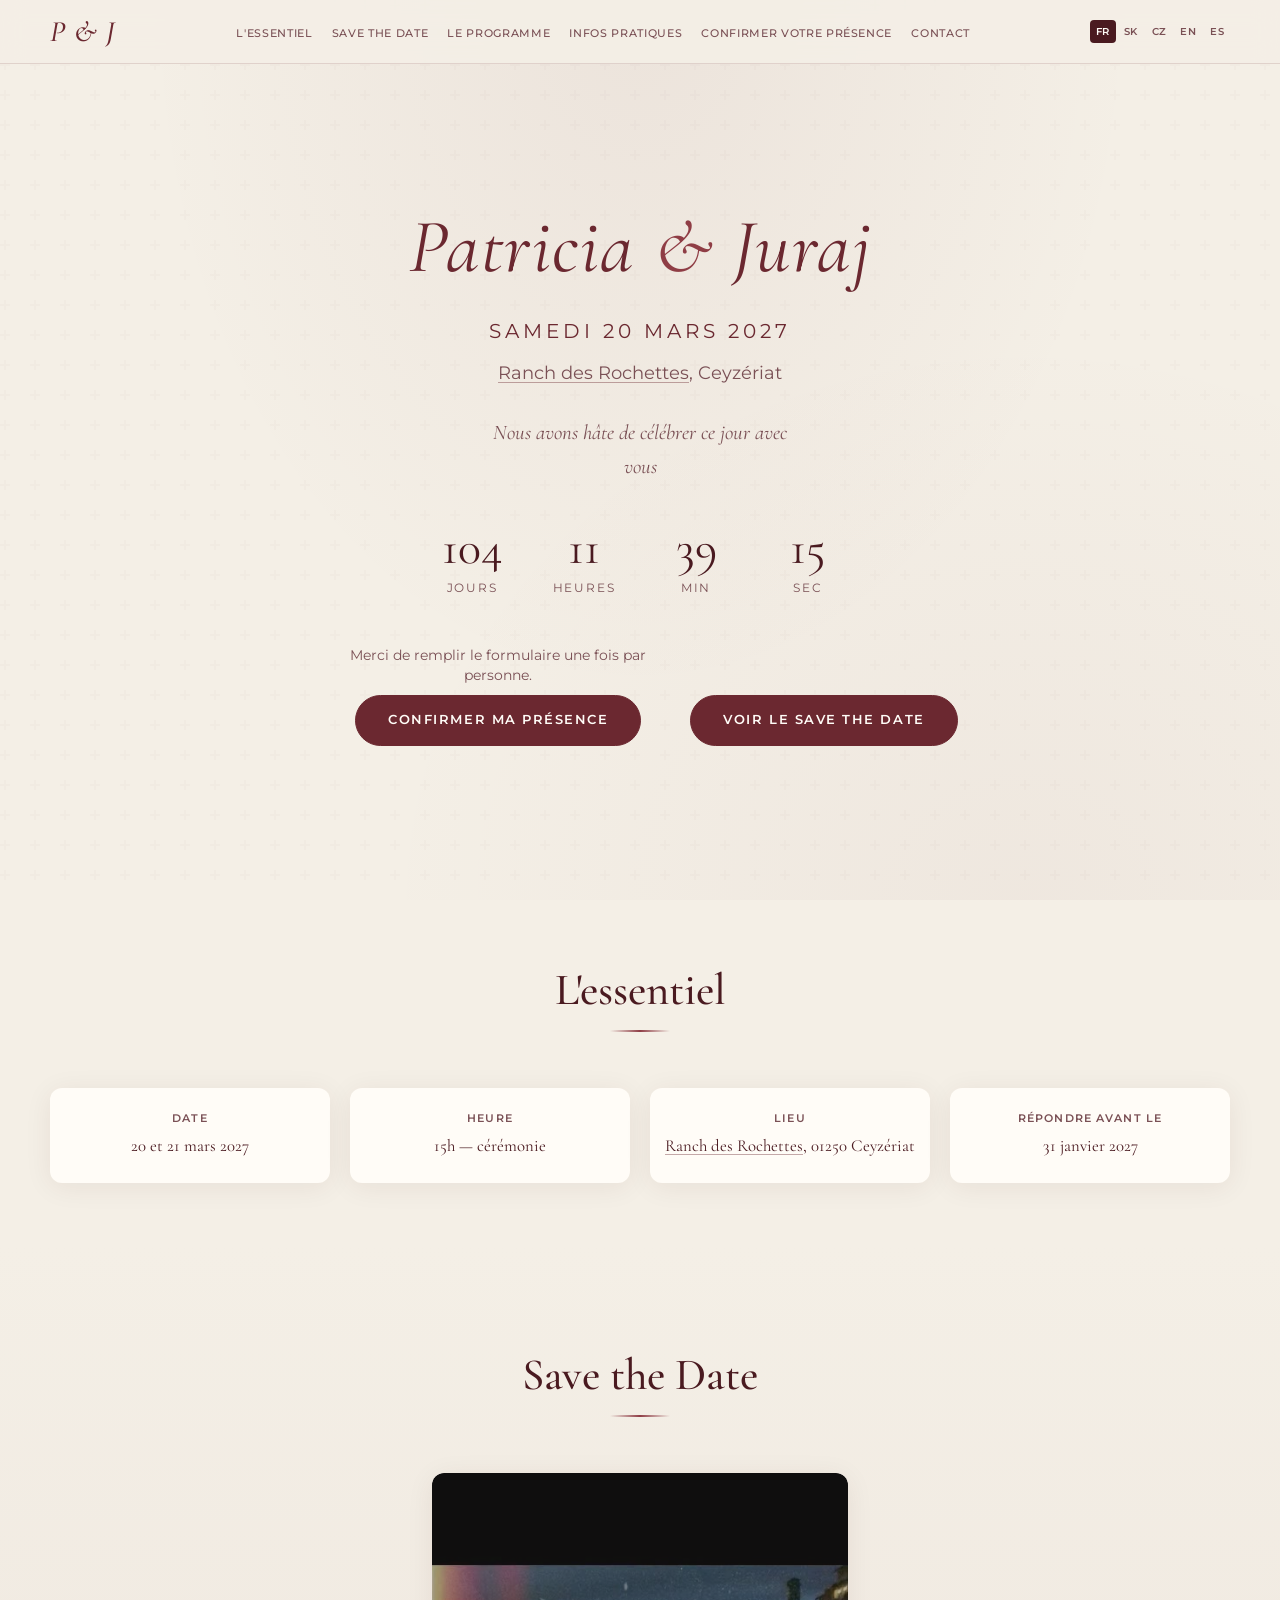
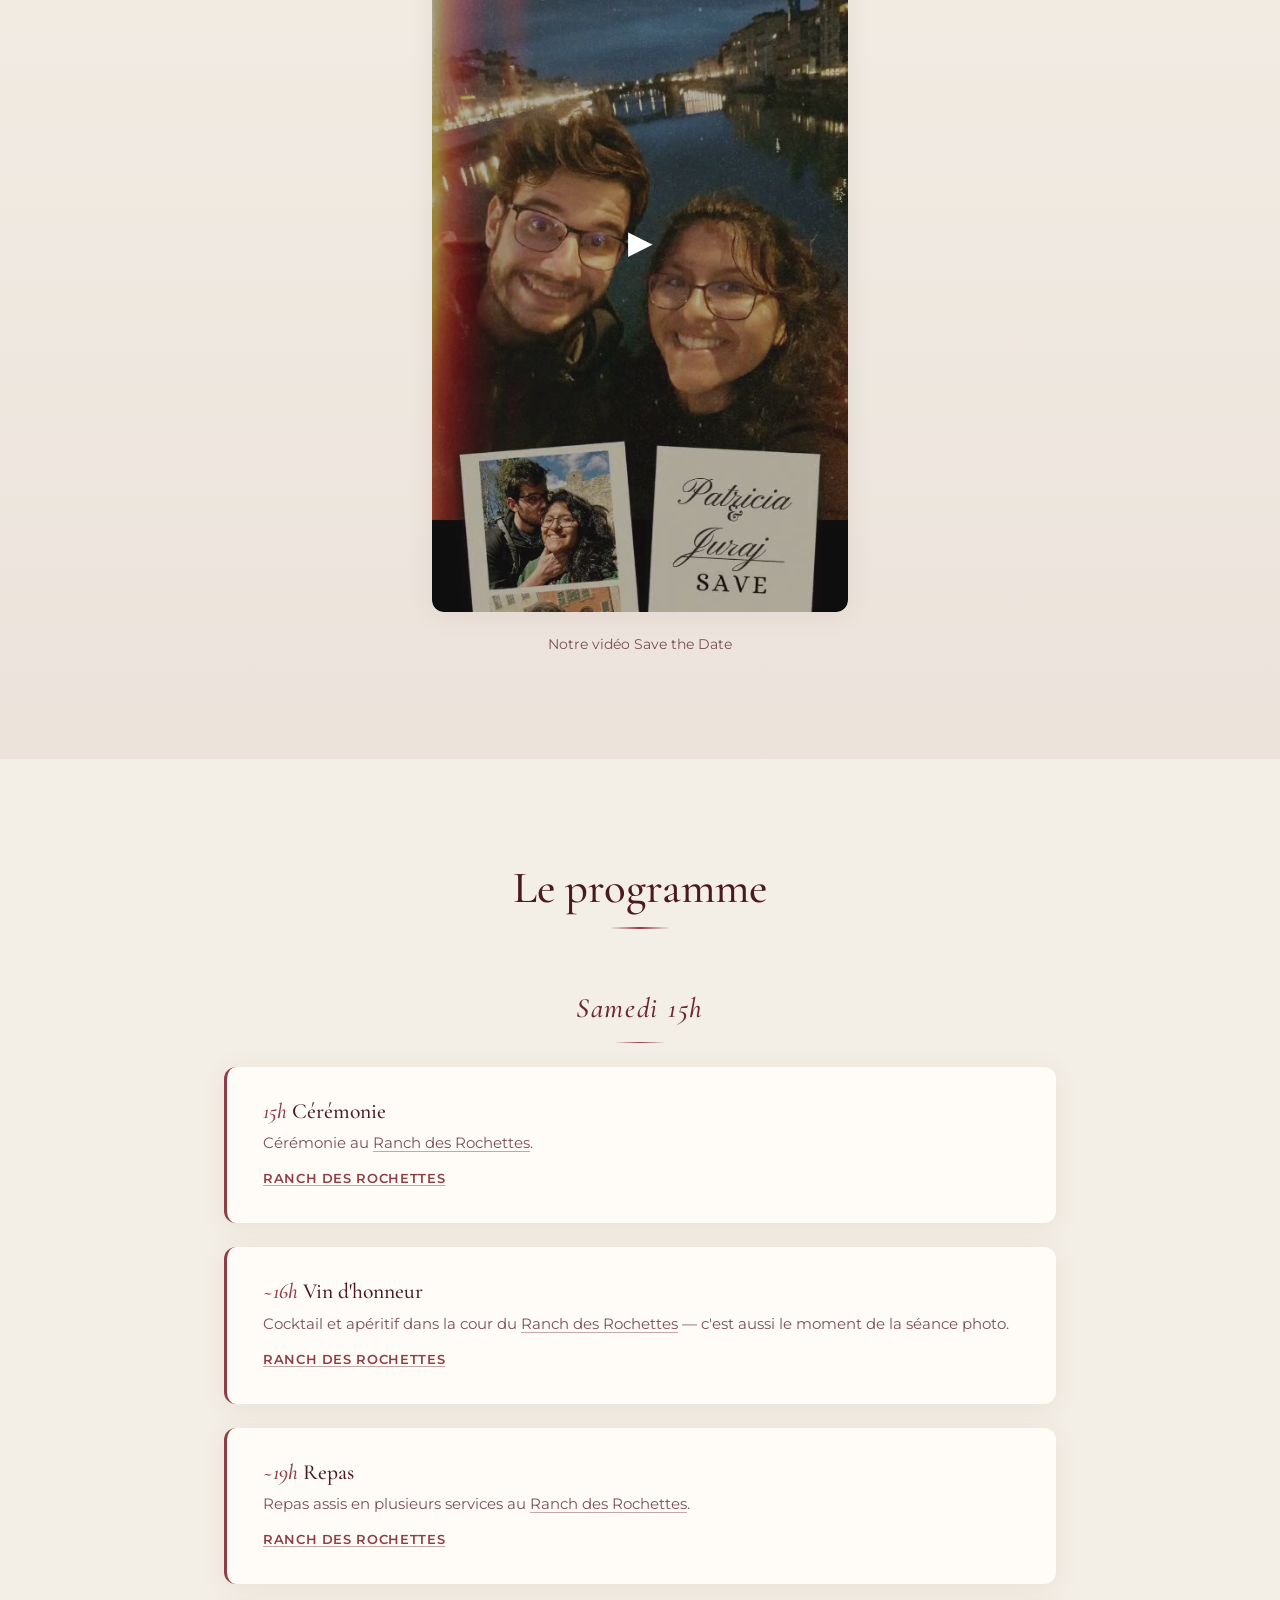
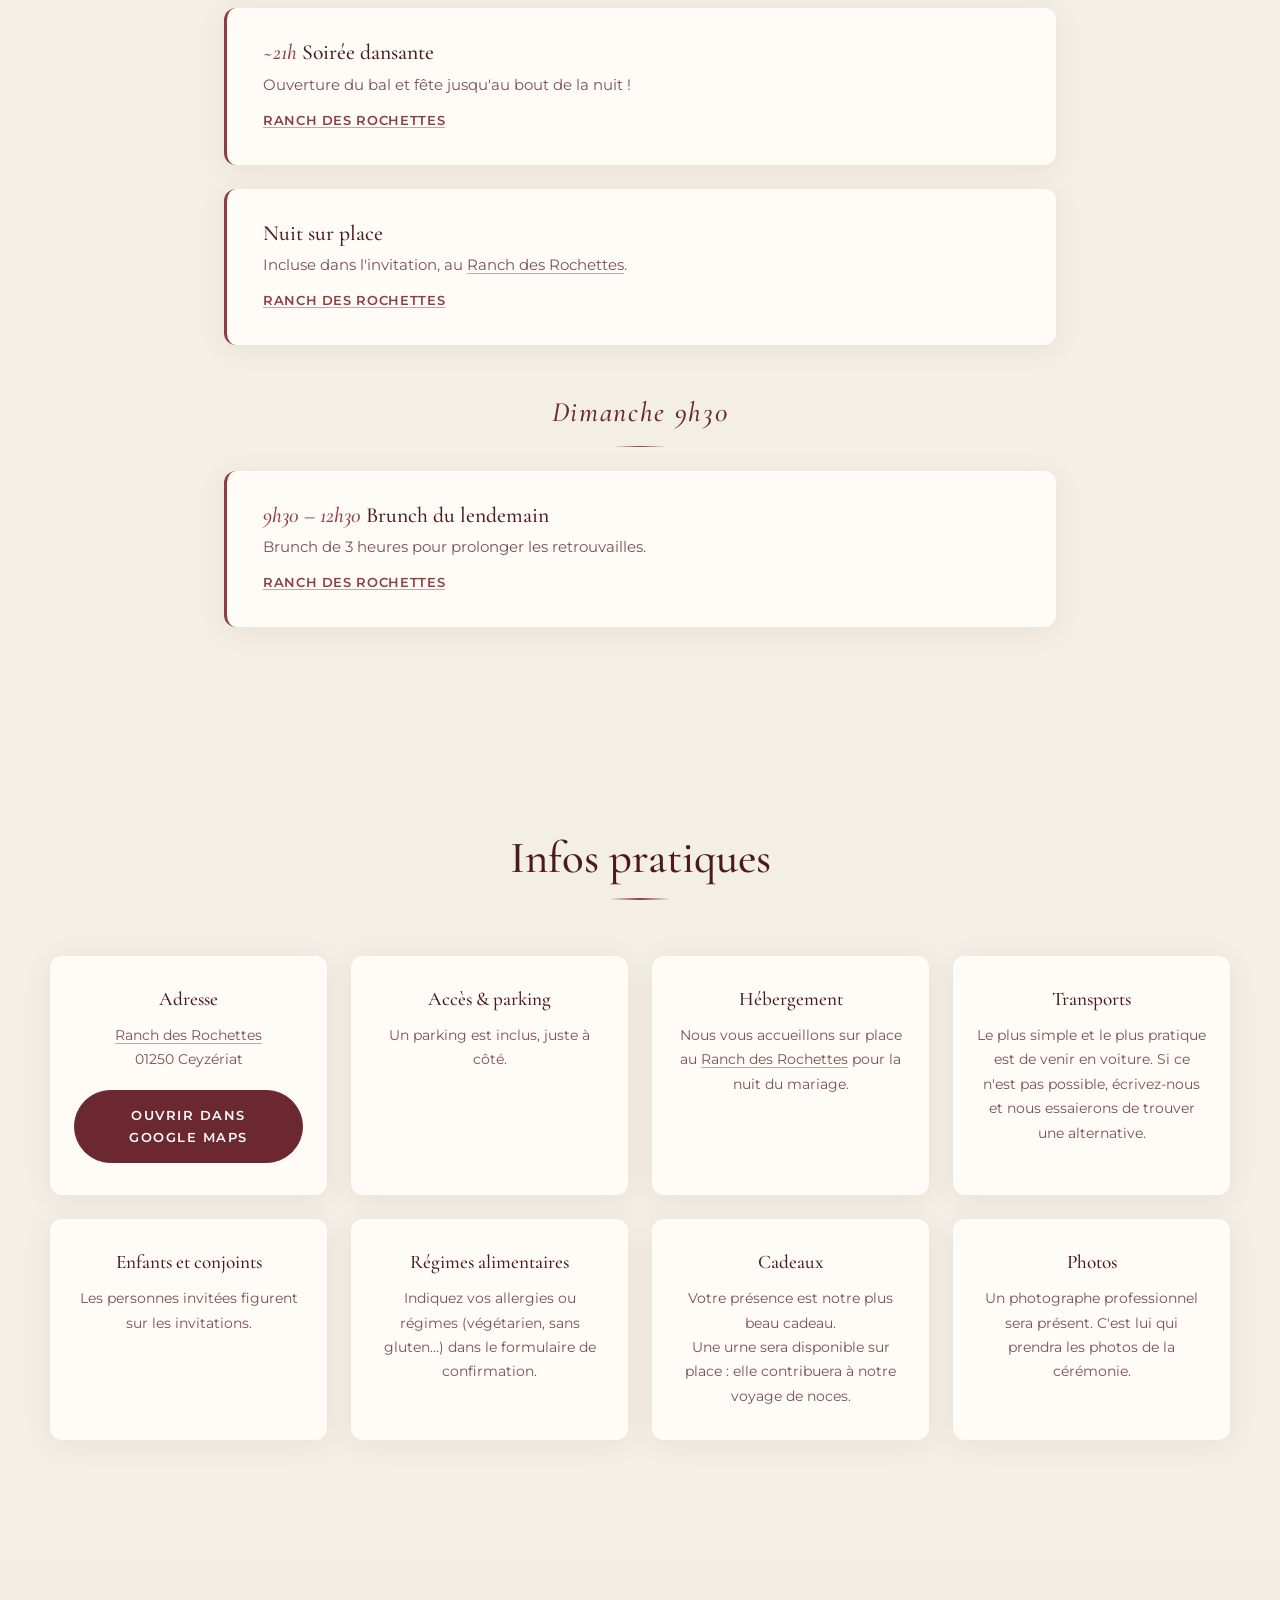
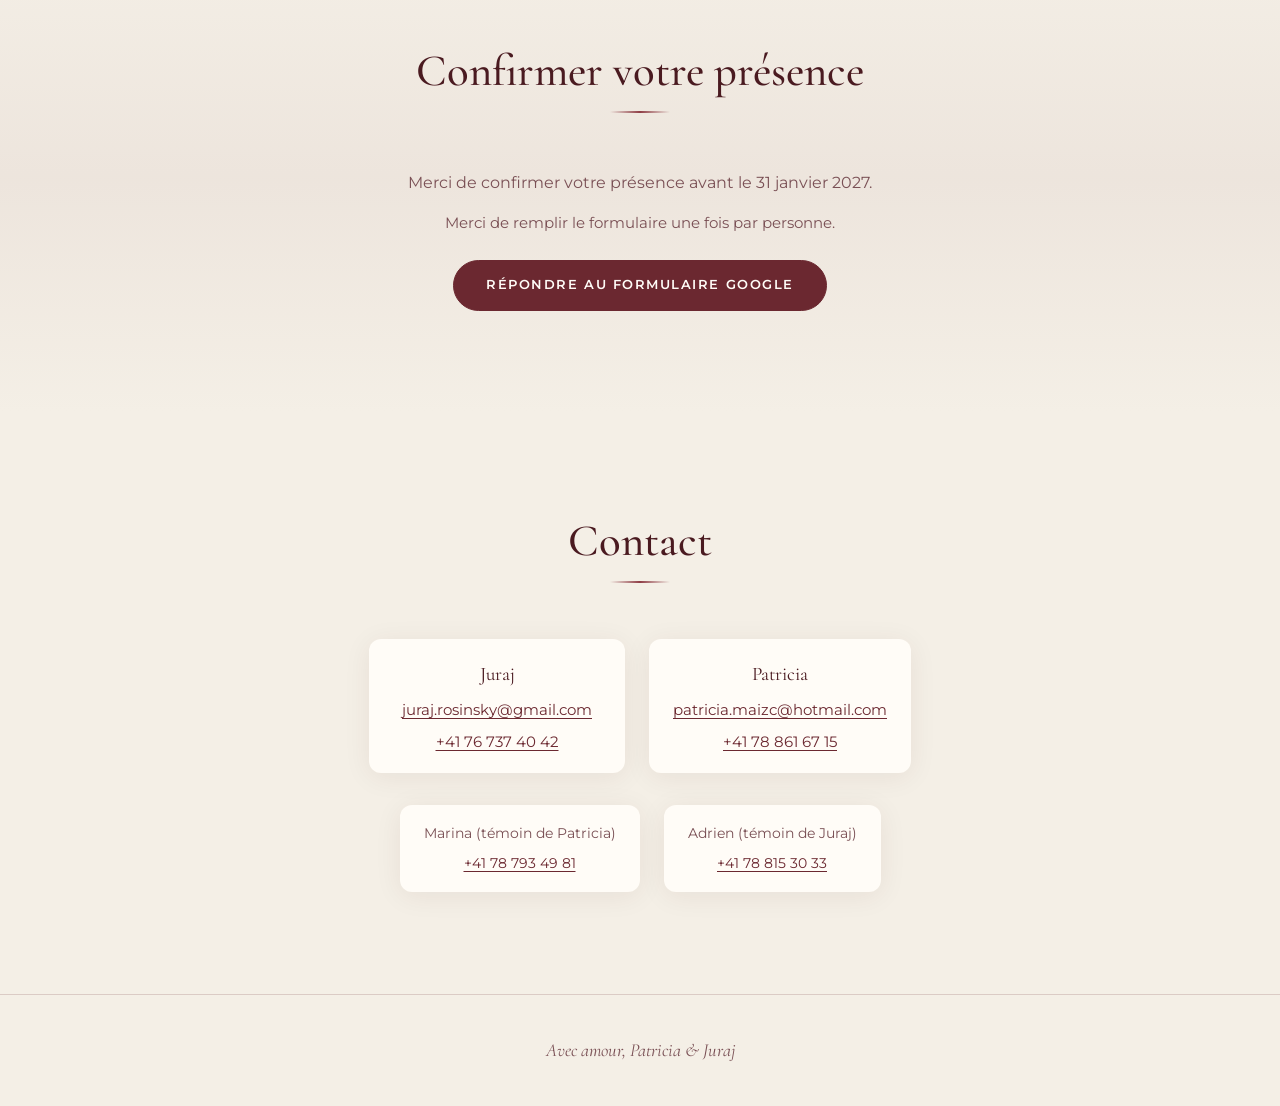
==== commit a06286af: "Unifier les boutons et rendre les liens cliquables sans survol. Co-authored-by: Cursor <cursoragent@" ====
--- a/index.html
+++ b/index.html
@@ -63,7 +63,7 @@
               <p id="hero-cta-rsvp-hint" class="hero-cta-hint"></p>
               <a href="#rsvp" id="hero-cta-rsvp" class="btn btn-primary"></a>
             </div>
-            <a href="#save-the-date" id="hero-cta-save-the-date" class="btn btn-outline"></a>
+            <a href="#save-the-date" id="hero-cta-save-the-date" class="btn btn-primary"></a>
           </div>
         </div>
       </section>
--- a/css/styles.css
+++ b/css/styles.css
@@ -50,13 +50,14 @@
 }
 
 a {
-  color: var(--color-accent-dark);
+  color: var(--color-accent);
   text-decoration: none;
   transition: color 0.2s;
 }
 
-a:hover {
-  color: var(--color-gold);
+a:hover,
+a:focus-visible {
+  color: var(--color-accent-dark);
 }
 
 h1,
@@ -155,9 +156,15 @@
   transition: color 0.2s, background 0.2s;
 }
 
-.lang-btn:hover {
+.lang-btn:hover,
+.lang-btn:focus-visible {
   color: var(--color-accent-dark);
   background: rgba(var(--bordeaux-rgb), 0.08);
+}
+
+.lang-btn:focus-visible {
+  outline: 2px solid var(--color-accent);
+  outline-offset: 2px;
 }
 
 .lang-btn.is-active {
@@ -214,7 +221,8 @@
   white-space: nowrap;
 }
 
-.nav-link:hover {
+.nav-link:hover,
+.nav-link:focus-visible {
   color: var(--color-accent-dark);
 }
 
@@ -281,15 +289,16 @@
 
 .venue-link {
   color: inherit;
-  text-decoration: none;
+  text-decoration: underline;
+  text-decoration-color: rgba(var(--bordeaux-rgb), 0.4);
+  text-underline-offset: 0.18em;
   cursor: pointer;
 }
 
 .venue-link:hover,
 .venue-link:focus-visible {
   color: var(--color-accent);
-  text-decoration: underline;
-  text-underline-offset: 0.18em;
+  text-decoration-color: currentColor;
 }
 
 .hero-tagline {
@@ -382,19 +391,6 @@
   0%, 100% { transform: rotate(0); }
   25% { transform: rotate(-8deg) scale(1.1); }
   75% { transform: rotate(8deg) scale(1.1); }
-}
-
-.btn-outline {
-  background: transparent;
-  color: var(--color-accent);
-  border: 1.5px solid var(--color-accent);
-}
-
-.btn-outline:hover {
-  background: var(--color-accent);
-  color: var(--color-surface);
-  transform: translateY(-2px);
-  box-shadow: var(--shadow);
 }
 
 .section--compact {
@@ -478,9 +474,11 @@
   transition: transform 0.25s, box-shadow 0.25s;
 }
 
-.media-trigger:hover {
-  transform: translateY(-4px);
-  box-shadow: 0 8px 32px rgba(44, 42, 40, 0.12);
+@media (hover: hover) {
+  .media-trigger:hover {
+    transform: translateY(-4px);
+    box-shadow: 0 8px 32px rgba(44, 42, 40, 0.12);
+  }
 }
 
 .media-thumb {
@@ -758,8 +756,15 @@
   font-size: 0.9rem;
 }
 
-.witness-card span {
-  color: var(--color-text-muted);
+.witness-card span,
+.witness-card a {
+  color: var(--color-text-muted);
+}
+
+.witness-card a {
+  color: var(--color-accent);
+  text-decoration: underline;
+  text-underline-offset: 0.18em;
 }
 
 /* ── Easter eggs ── */
@@ -816,30 +821,63 @@
   }
 }
 
-.btn {
-  display: inline-block;
+.btn,
+.btn-primary,
+.btn-outline {
+  display: inline-flex;
+  align-items: center;
+  justify-content: center;
   padding: 0.85rem 2rem;
   font-family: var(--font-body);
   font-size: 0.8rem;
   font-weight: 600;
   letter-spacing: 0.12em;
   text-transform: uppercase;
-  border: none;
+  text-decoration: none;
+  color: var(--color-surface);
+  background: var(--color-accent);
+  border: 1.5px solid var(--color-accent);
   border-radius: 999px;
   cursor: pointer;
-  transition: transform 0.2s, box-shadow 0.2s, background 0.2s;
-}
-
-.btn-primary {
+  transition: transform 0.2s, box-shadow 0.2s, background 0.2s, border-color 0.2s, color 0.2s;
+}
+
+a.btn,
+a.btn:hover,
+a.btn:focus-visible,
+a.btn-primary,
+a.btn-primary:hover,
+a.btn-outline,
+a.btn-outline:hover {
+  color: var(--color-surface);
+  text-decoration: none;
+}
+
+.btn:hover,
+.btn:focus-visible,
+.btn-primary:hover,
+.btn-primary:focus-visible,
+.btn-outline:hover,
+.btn-outline:focus-visible {
   background: var(--color-accent-dark);
-  color: white;
-}
-
-.btn-primary:hover {
-  background: #3d1419;
-  color: white;
-  transform: translateY(-2px);
-  box-shadow: var(--shadow);
+  border-color: var(--color-accent-dark);
+  color: var(--color-surface);
+}
+
+.btn:focus-visible,
+.btn-primary:focus-visible,
+.btn-outline:focus-visible {
+  outline: 2px solid var(--color-accent);
+  outline-offset: 3px;
+}
+
+@media (hover: hover) {
+  .btn:hover,
+  .btn-primary:hover,
+  .btn-outline:hover {
+    transform: translateY(-2px);
+    box-shadow: var(--shadow);
+  }
 }
 
 /* ── Story ── */
@@ -1096,11 +1134,9 @@
 .contact-person-email,
 .contact-person-phone {
   font-size: 0.95rem;
-  color: var(--color-text-muted);
-}
-
-.contact-person-phone {
-  cursor: default;
+  color: var(--color-accent);
+  text-decoration: underline;
+  text-underline-offset: 0.18em;
 }
 
 /* ── Footer ── */
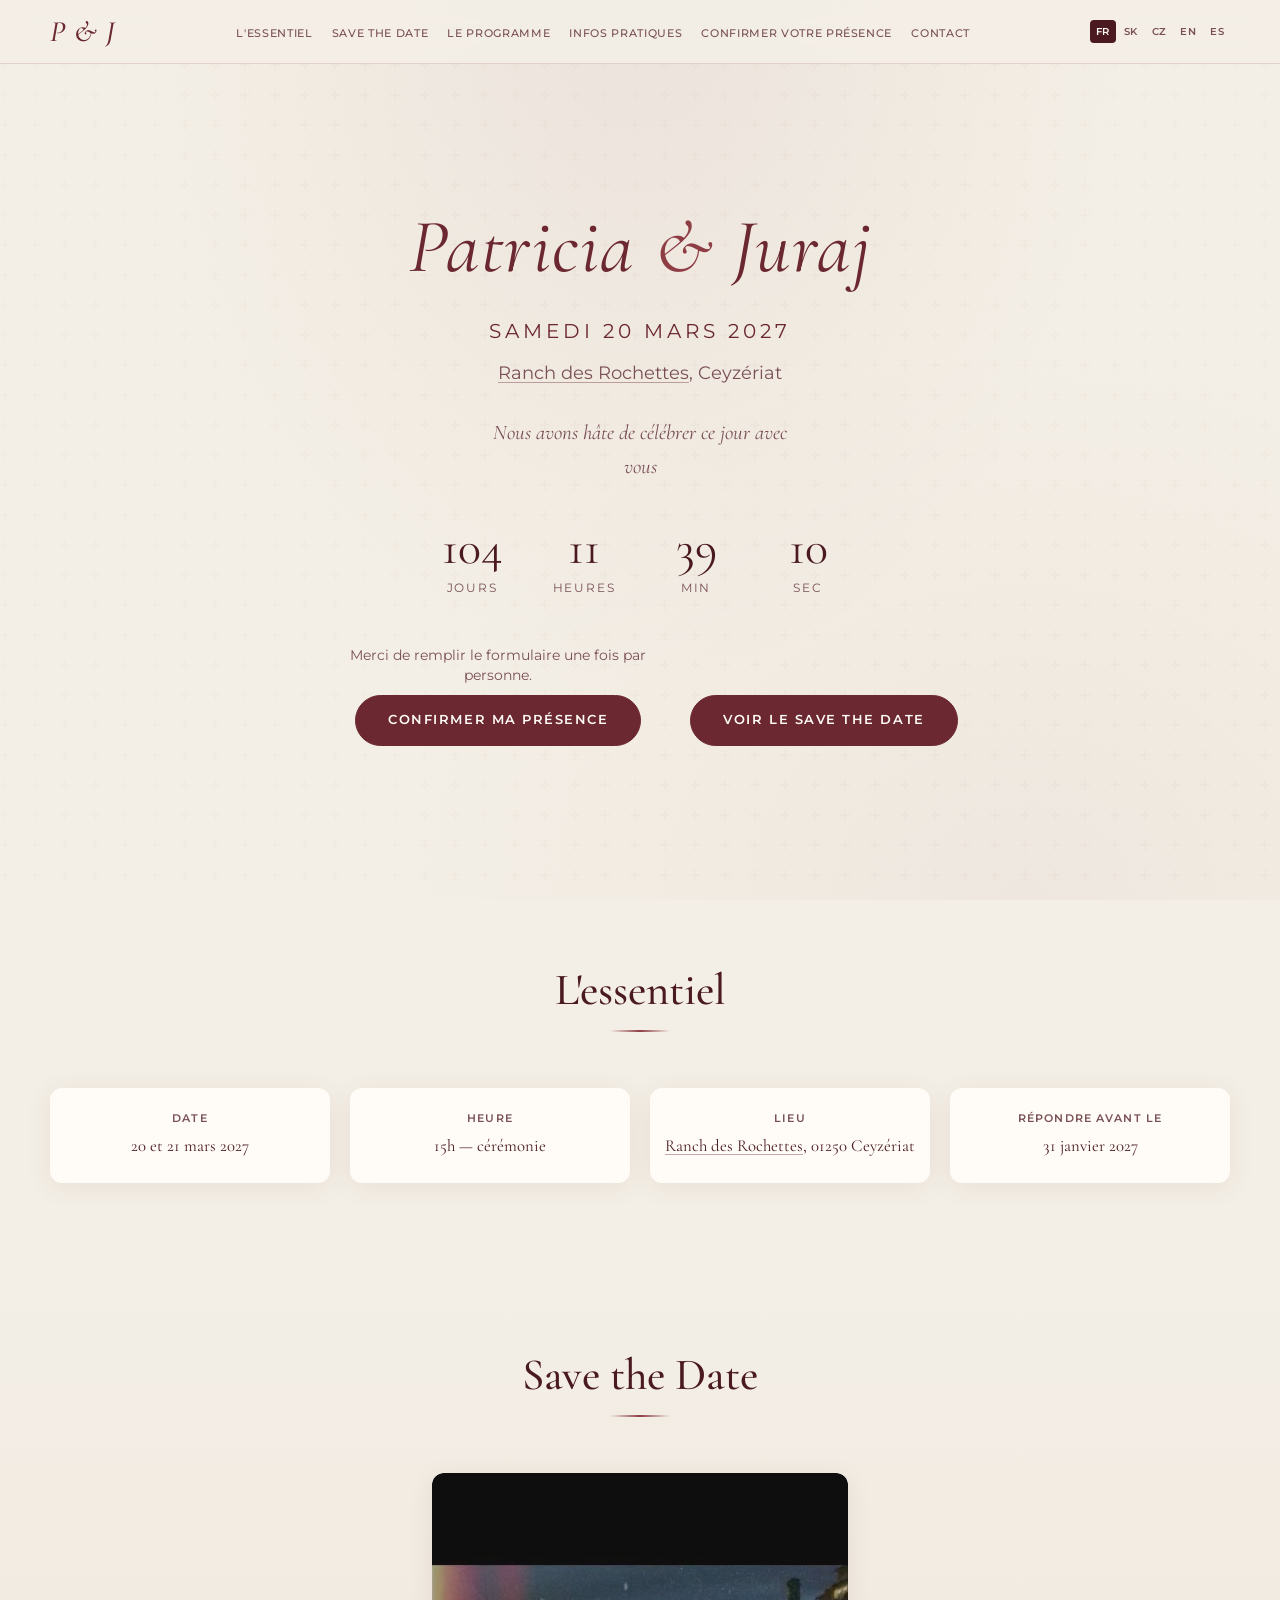
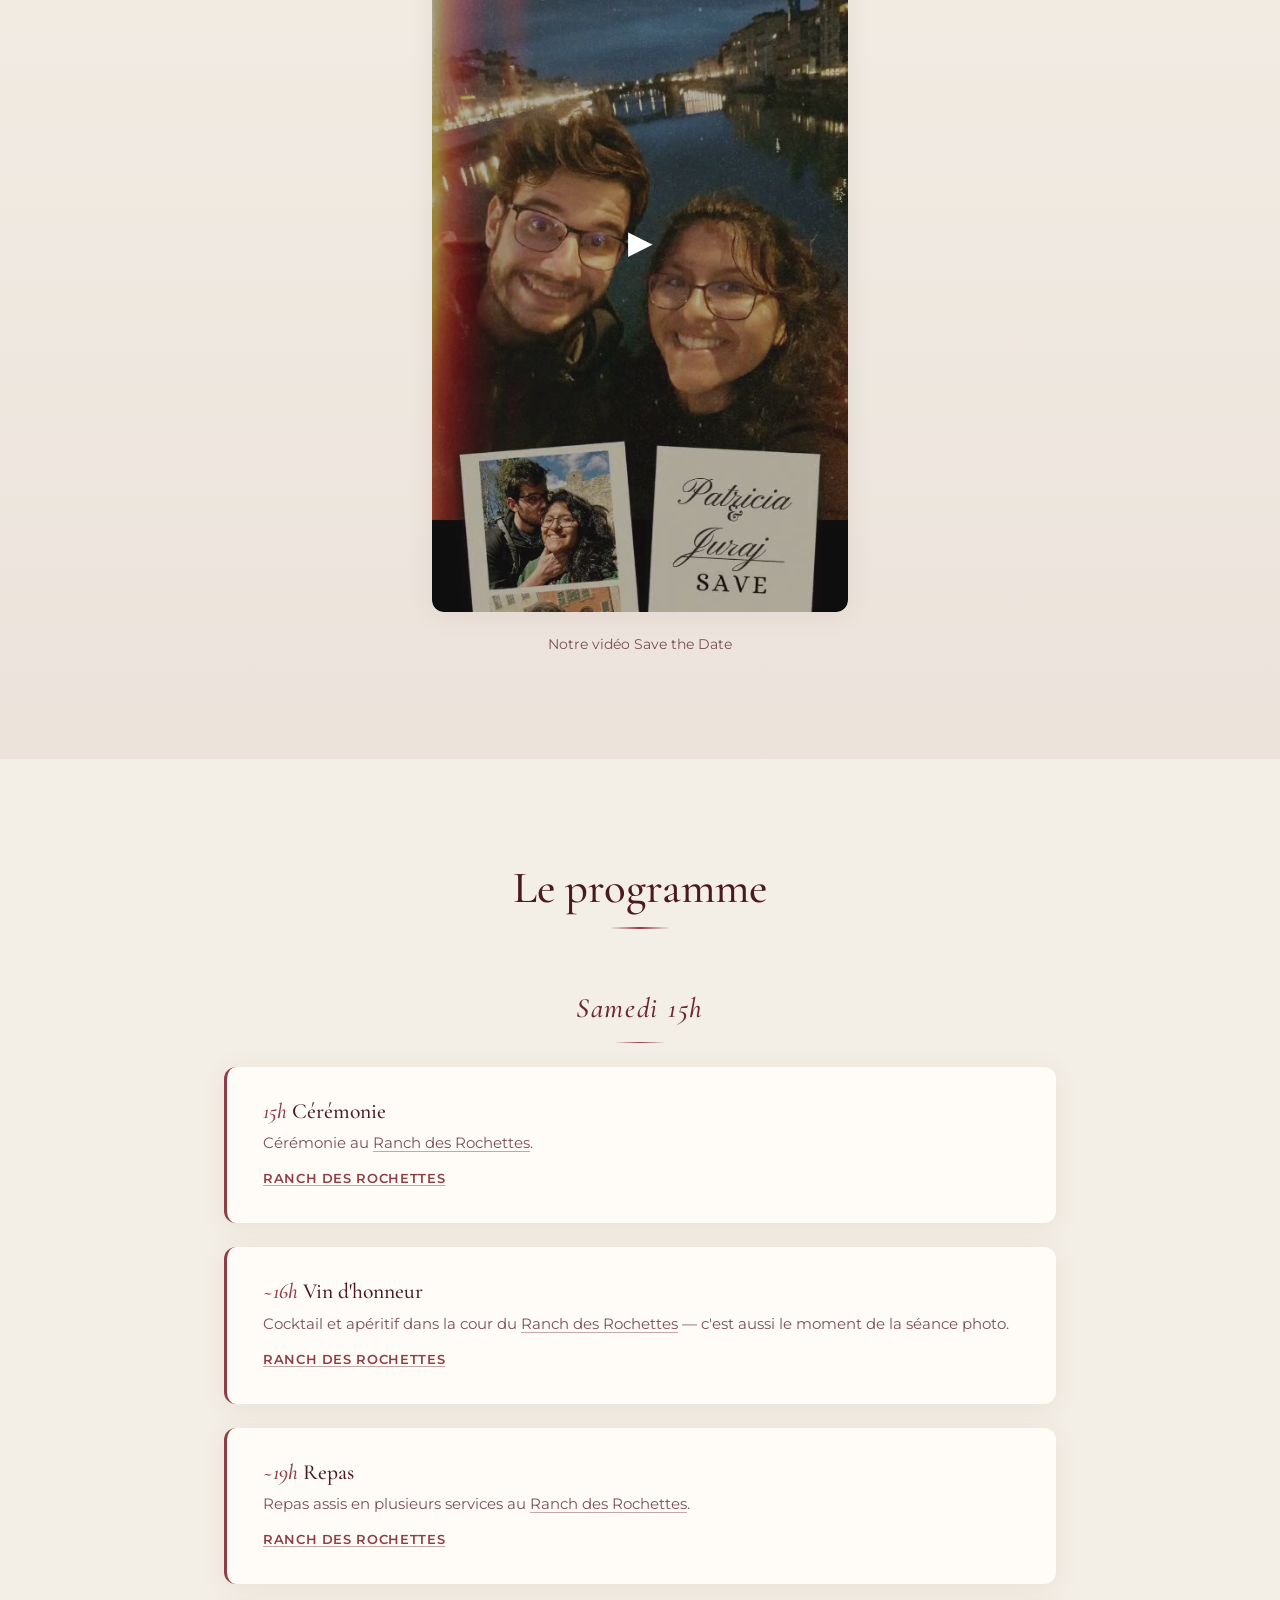
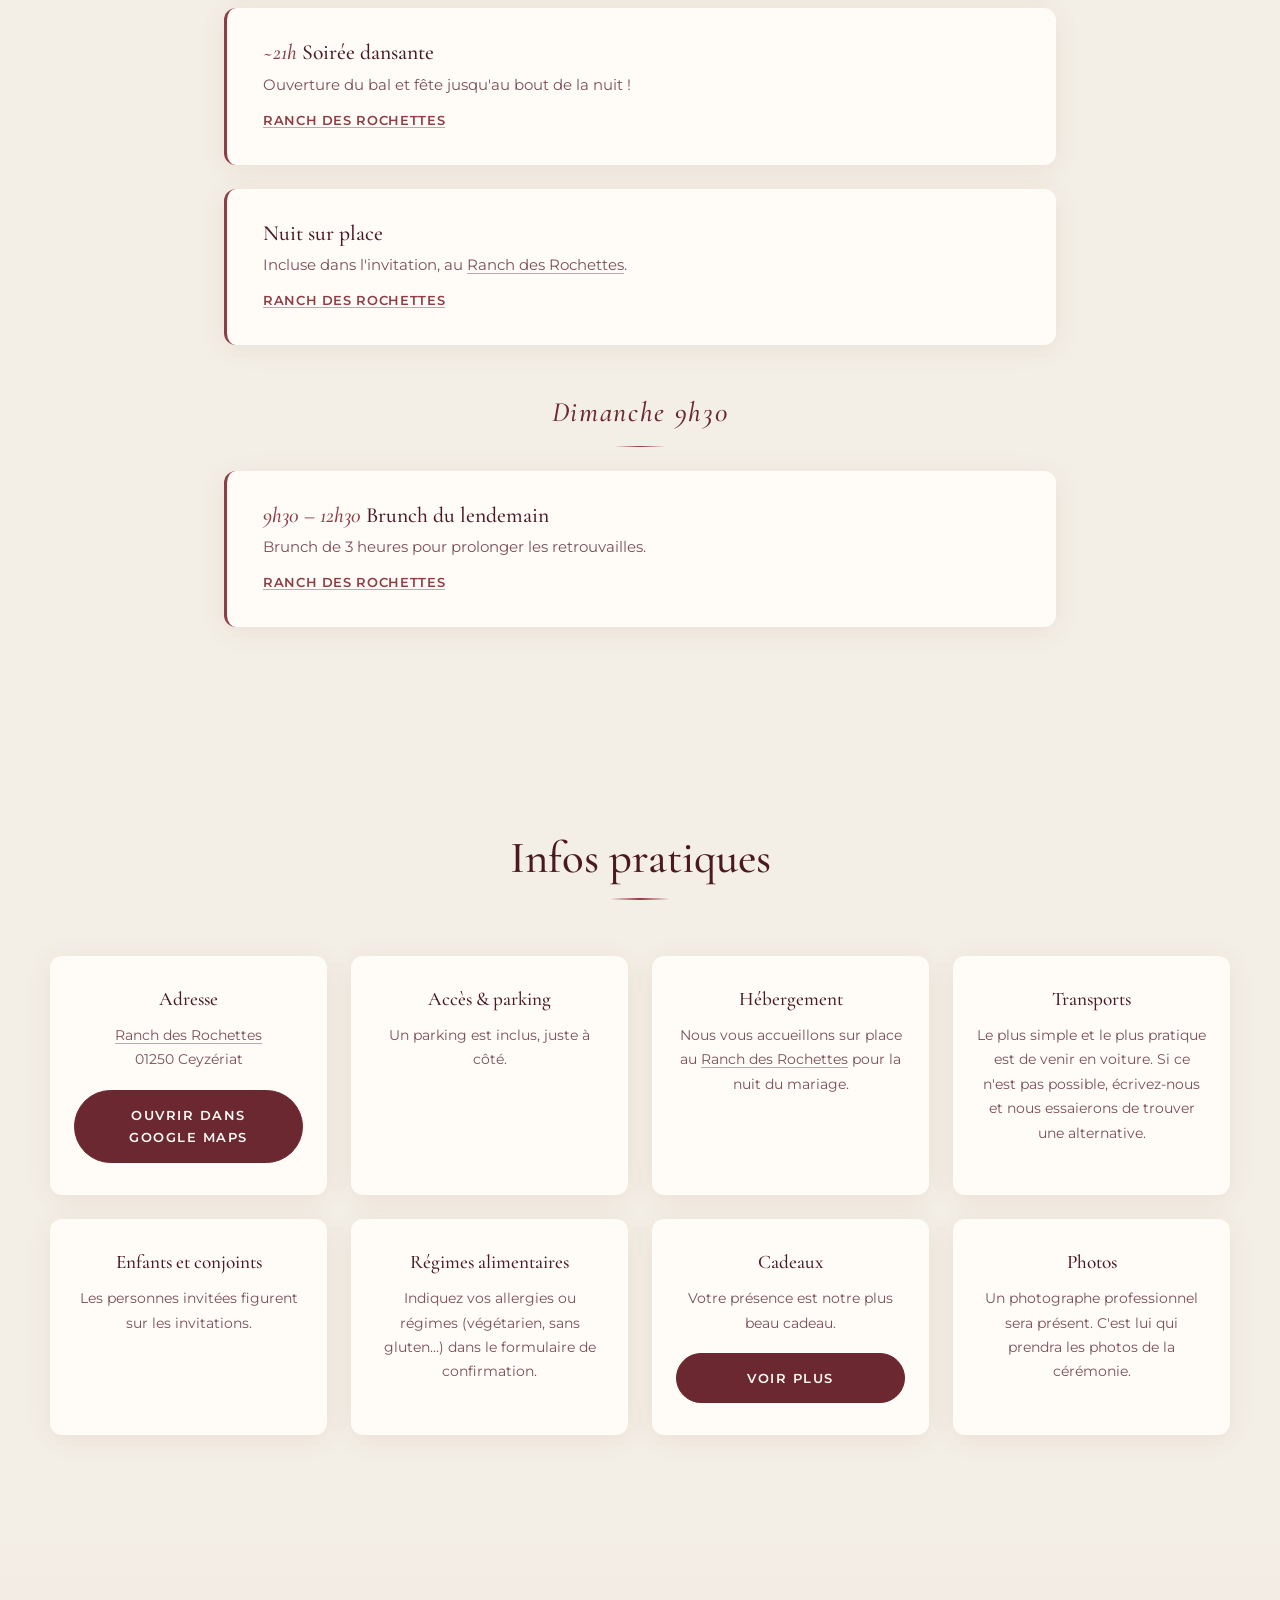
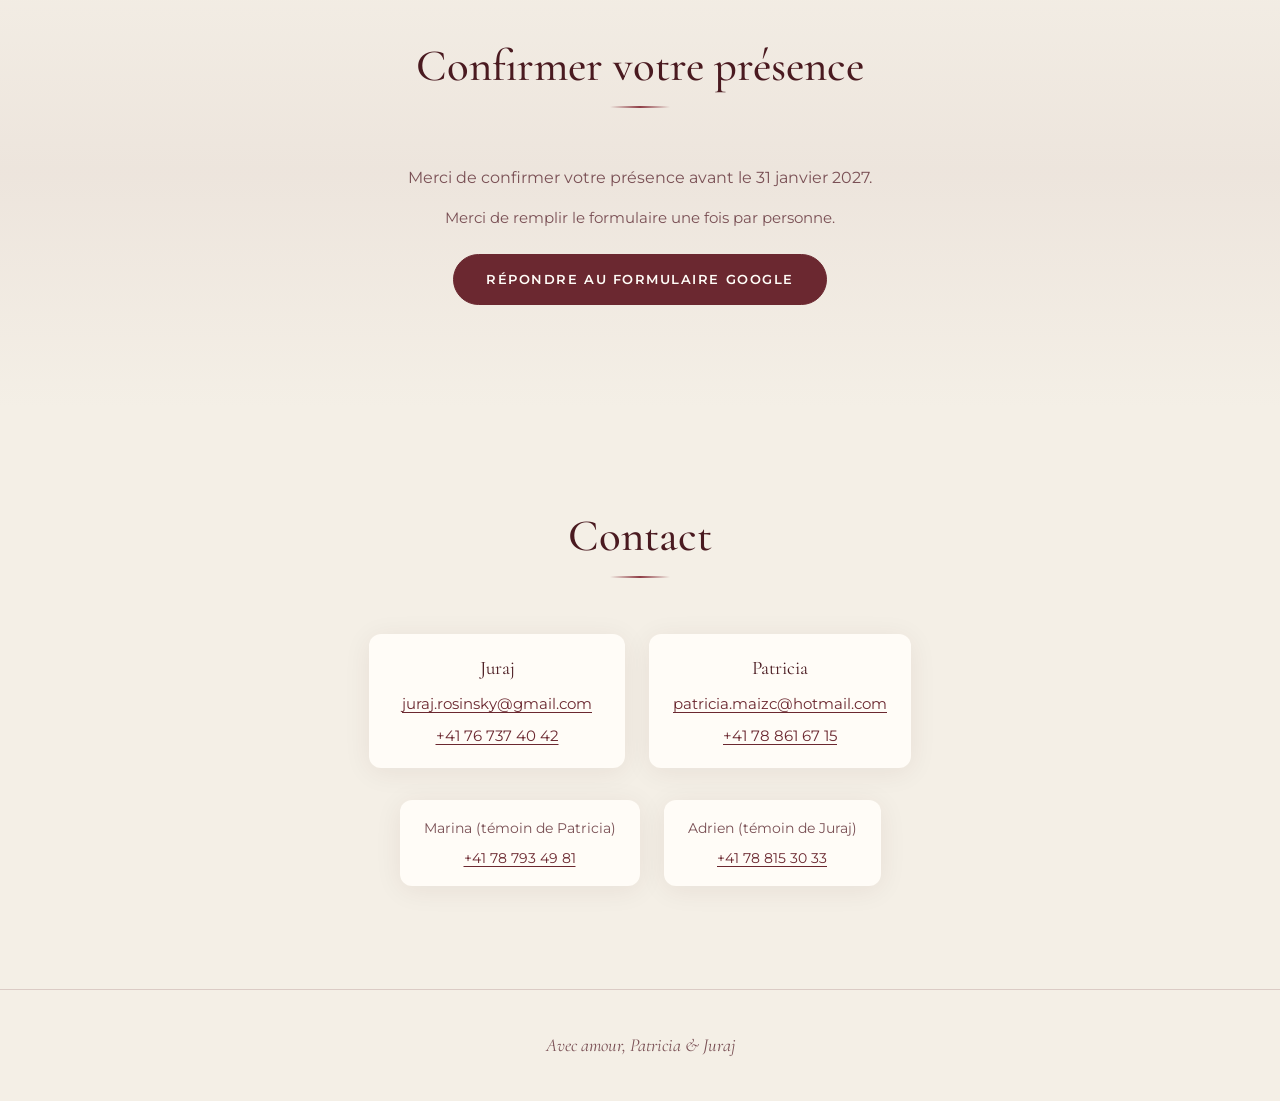
==== commit 89cc83db: "Publier le cadeau, l'IBAN et les boutons unifies sur le site public. Co-authored-by: Cursor <cursora" ====
--- a/index.html
+++ b/index.html
@@ -167,6 +167,41 @@
       <p id="footer-text" class="footer-text container"></p>
     </footer>
 
+    <div id="gifts-overlay" class="gifts-overlay" hidden>
+      <div class="gifts-overlay-backdrop" data-close-gifts></div>
+      <div class="gift-scene">
+        <div class="gift-3d">
+          <div class="gift-3d-lid" aria-hidden="true">
+            <span class="gift-3d-band gift-3d-band--v"></span>
+            <span class="gift-3d-band gift-3d-band--h"></span>
+            <span class="gift-3d-bow">
+              <span class="gift-3d-loop gift-3d-loop--l"></span>
+              <span class="gift-3d-loop gift-3d-loop--r"></span>
+              <span class="gift-3d-tail gift-3d-tail--l"></span>
+              <span class="gift-3d-tail gift-3d-tail--r"></span>
+              <span class="gift-3d-knot"></span>
+            </span>
+          </div>
+          <div class="gift-3d-body">
+            <span class="gift-3d-band gift-3d-band--v"></span>
+            <span class="gift-3d-band gift-3d-band--h"></span>
+            <div class="gift-3d-inner">
+              <button type="button" class="gifts-overlay-close" data-close-gifts aria-label="Fermer">&times;</button>
+              <h2 id="gifts-title" class="gifts-overlay-title"></h2>
+              <p id="gifts-intro" class="gifts-overlay-intro"></p>
+              <div id="gifts-iban" class="bank-details">
+                <p class="bank-name">Patricia Maiz Calle</p>
+                <p class="bank-iban">CH71 0878 1000 2317 8220 0</p>
+                <p>SWQBCHZZXXX</p>
+                <p>Swissquote Bank SA</p>
+                <p>Chemin de la Crétaux 33 Case postale 319<br>1196 Gland<br>SWITZERLAND</p>
+              </div>
+            </div>
+          </div>
+        </div>
+      </div>
+    </div>
+
     <div id="lightbox" class="lightbox" hidden role="dialog" aria-modal="true">
       <div class="lightbox-backdrop"></div>
       <div class="lightbox-panel">
--- a/css/styles.css
+++ b/css/styles.css
@@ -995,6 +995,301 @@
   color: var(--color-text-muted);
 }
 
+#gift-pack {
+  cursor: pointer;
+}
+
+.gifts-overlay {
+  position: fixed;
+  inset: 0;
+  z-index: 210;
+}
+
+.gifts-overlay[hidden] {
+  display: none;
+}
+
+.gifts-overlay-backdrop {
+  position: absolute;
+  inset: 0;
+  background: rgba(44, 16, 20, 0.55);
+  backdrop-filter: blur(5px);
+  opacity: 0;
+  transition: opacity 0.4s ease;
+}
+
+.gifts-overlay.is-dim .gifts-overlay-backdrop {
+  opacity: 1;
+}
+
+.gift-scene {
+  position: fixed;
+  z-index: 211;
+  top: 0;
+  left: 0;
+  width: 240px;
+  height: 240px;
+  transition: top 0.85s cubic-bezier(0.22, 1, 0.36, 1), left 0.85s cubic-bezier(0.22, 1, 0.36, 1),
+    width 0.85s cubic-bezier(0.22, 1, 0.36, 1), height 0.85s cubic-bezier(0.22, 1, 0.36, 1);
+}
+
+.gifts-overlay.is-center .gift-scene {
+  top: calc(50vh - 7.5rem);
+  left: calc(50vw - 7.5rem);
+  width: 15rem;
+  height: 15rem;
+}
+
+.gifts-overlay.is-full .gift-scene {
+  top: 0;
+  left: 0;
+  width: 100%;
+  height: 100%;
+}
+
+.gift-3d {
+  position: relative;
+  width: 100%;
+  height: 100%;
+  perspective: 900px;
+}
+
+.gift-3d-body {
+  position: absolute;
+  left: 12%;
+  right: 12%;
+  bottom: 10%;
+  height: 68%;
+  background: linear-gradient(180deg, #7a333b 0%, #6b2830 55%, #4a1a20 100%);
+  border-radius: 3px 3px 8px 8px;
+  box-shadow: 0 18px 28px rgba(44, 16, 20, 0.28), inset 10px 0 16px rgba(255, 252, 247, 0.07);
+  overflow: hidden;
+  transition: left 0.85s cubic-bezier(0.22, 1, 0.36, 1), right 0.85s cubic-bezier(0.22, 1, 0.36, 1),
+    bottom 0.85s cubic-bezier(0.22, 1, 0.36, 1), height 0.85s cubic-bezier(0.22, 1, 0.36, 1),
+    background 0.6s ease, border-radius 0.7s ease, box-shadow 0.6s ease;
+}
+
+.gift-3d-lid {
+  position: absolute;
+  z-index: 4;
+  left: 8%;
+  right: 8%;
+  top: 16%;
+  height: 30%;
+  background: linear-gradient(180deg, #9a4650, #6b2830);
+  border-radius: 6px;
+  box-shadow: 0 8px 14px rgba(44, 16, 20, 0.22);
+  transition: transform 0.7s cubic-bezier(0.22, 0.8, 0.28, 1), opacity 0.45s ease;
+}
+
+.gifts-overlay.is-lid .gift-3d-lid {
+  transform: translateY(-135%);
+}
+
+.gifts-overlay.is-full .gift-3d-lid {
+  transform: translateY(-210%);
+  opacity: 0;
+  pointer-events: none;
+}
+
+.gifts-overlay.is-full .gift-3d-body {
+  left: 0;
+  right: 0;
+  bottom: 0;
+  height: 100%;
+  border-radius: 0;
+  overflow: auto;
+}
+
+.gifts-overlay.is-reveal .gift-3d-body {
+  background: var(--color-surface);
+  box-shadow: none;
+}
+
+.gift-3d-band {
+  position: absolute;
+  background: #d4b07a;
+  transition: opacity 0.4s ease;
+  pointer-events: none;
+}
+
+.gift-3d-band--v {
+  left: 50%;
+  top: 0;
+  bottom: 0;
+  width: 0.85rem;
+  transform: translateX(-50%);
+}
+
+.gift-3d-band--h {
+  left: 0;
+  right: 0;
+  top: 50%;
+  height: 0.85rem;
+  transform: translateY(-50%);
+}
+
+.gift-3d-bow {
+  position: absolute;
+  z-index: 5;
+  left: 50%;
+  top: -0.55rem;
+  width: 3.4rem;
+  height: 2.4rem;
+  transform: translateX(-50%);
+  pointer-events: none;
+}
+
+.gifts-overlay:not(.is-center):not(.is-full) .gift-3d-bow {
+  transform: translateX(-50%) scale(0.72);
+  transform-origin: 50% 80%;
+}
+
+.gift-3d-loop {
+  position: absolute;
+  top: 0;
+  width: 1.55rem;
+  height: 1.15rem;
+  border: 3px solid #d4b07a;
+  border-radius: 50%;
+  background: rgba(212, 176, 122, 0.28);
+}
+
+.gift-3d-loop--l {
+  left: 0.1rem;
+  transform: rotate(-32deg);
+}
+
+.gift-3d-loop--r {
+  right: 0.1rem;
+  transform: rotate(32deg);
+}
+
+.gift-3d-knot {
+  position: absolute;
+  left: 50%;
+  top: 0.38rem;
+  width: 0.62rem;
+  height: 0.62rem;
+  margin-left: -0.31rem;
+  border-radius: 50%;
+  background: #d4b07a;
+  box-shadow: 0 0 0 2px #4a1a20;
+}
+
+.gift-3d-tail {
+  position: absolute;
+  top: 0.85rem;
+  width: 0.42rem;
+  height: 1.15rem;
+  background: #d4b07a;
+  border-radius: 0 0 40% 40%;
+}
+
+.gift-3d-tail--l {
+  left: 1.15rem;
+  transform: rotate(18deg);
+}
+
+.gift-3d-tail--r {
+  right: 1.15rem;
+  transform: rotate(-18deg);
+}
+
+.gifts-overlay.is-full .gift-3d-band {
+  opacity: 0;
+}
+
+.gift-3d-inner {
+  position: relative;
+  z-index: 6;
+  height: 100%;
+  padding: 4.5rem 1.5rem 2.5rem;
+  text-align: center;
+  opacity: 0;
+  transform: translateY(12px);
+  transition: opacity 0.45s ease, transform 0.45s ease;
+}
+
+.gifts-overlay.is-reveal .gift-3d-inner {
+  opacity: 1;
+  transform: none;
+}
+
+.gifts-overlay-close {
+  position: absolute;
+  top: 0.75rem;
+  right: 0.9rem;
+  background: none;
+  border: none;
+  color: var(--color-text-muted);
+  font-size: 1.85rem;
+  line-height: 1;
+  cursor: pointer;
+}
+
+.gifts-overlay-close:hover {
+  color: var(--color-accent);
+}
+
+.gifts-overlay-title {
+  font-family: var(--font-heading);
+  font-style: italic;
+  font-size: clamp(1.6rem, 4vw, 2.1rem);
+  font-weight: 500;
+  margin: 0.4rem 0 0.65rem;
+}
+
+.gifts-overlay-intro {
+  margin: 0 auto 1.35rem;
+  max-width: 46ch;
+  color: var(--color-text-muted);
+  font-size: 0.95rem;
+}
+
+.iban-inline {
+  display: inline;
+  margin: 0;
+  padding: 0;
+  border: 0;
+  background: none;
+  color: var(--color-accent);
+  font: inherit;
+  font-weight: 600;
+  letter-spacing: 0.04em;
+  text-decoration: underline;
+  text-underline-offset: 0.18em;
+  cursor: pointer;
+}
+
+.bank-details {
+  display: none;
+  margin: 1.25rem auto 0;
+  max-width: 28rem;
+  padding: 1.15rem 1.2rem;
+  background: var(--color-background);
+  border-radius: var(--radius);
+  font-size: 0.92rem;
+  line-height: 1.55;
+  color: var(--color-text);
+}
+
+.bank-details.is-open {
+  display: block;
+}
+
+.bank-name {
+  font-family: var(--font-heading);
+  font-size: 1.25rem;
+  margin-bottom: 0.45rem;
+}
+
+.bank-iban {
+  font-weight: 600;
+  letter-spacing: 0.04em;
+  margin: 0.35rem 0 0.65rem;
+}
+
 /* ── RSVP ── */
 .rsvp-section {
   background: linear-gradient(
